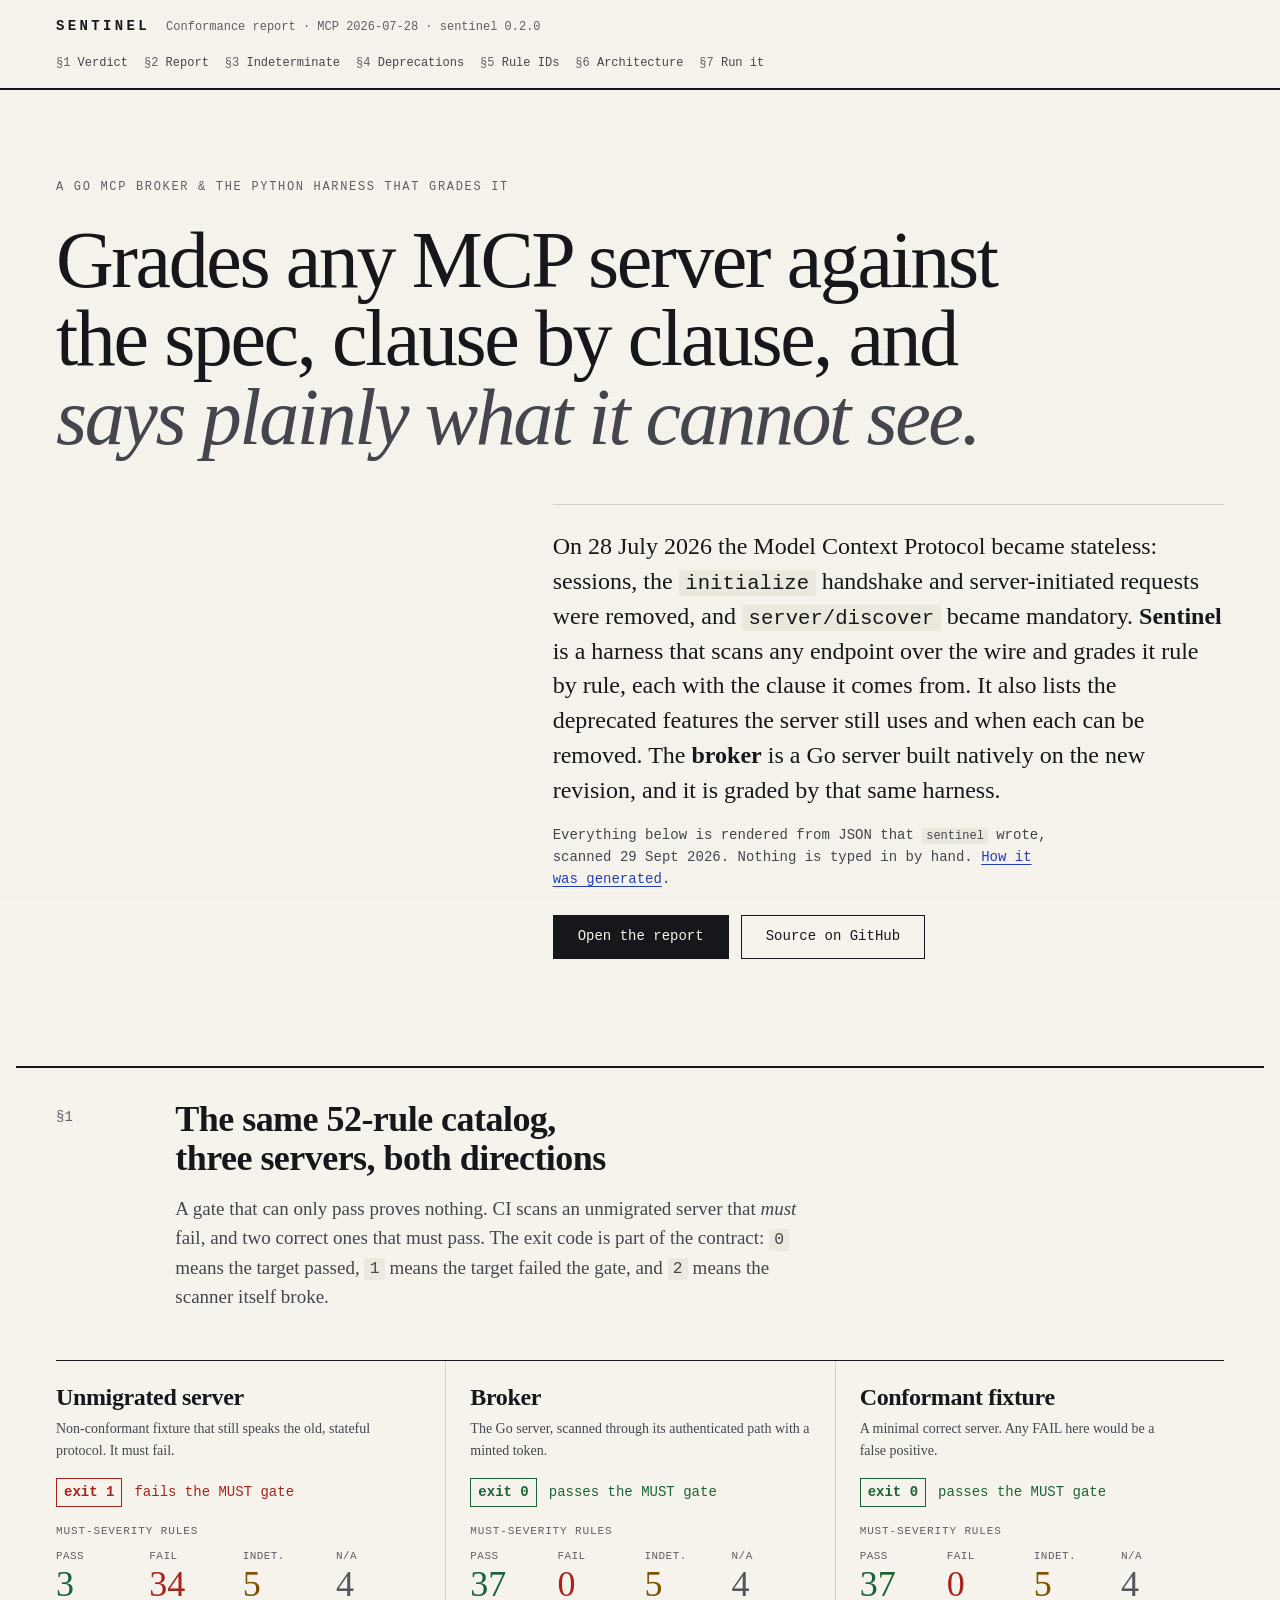
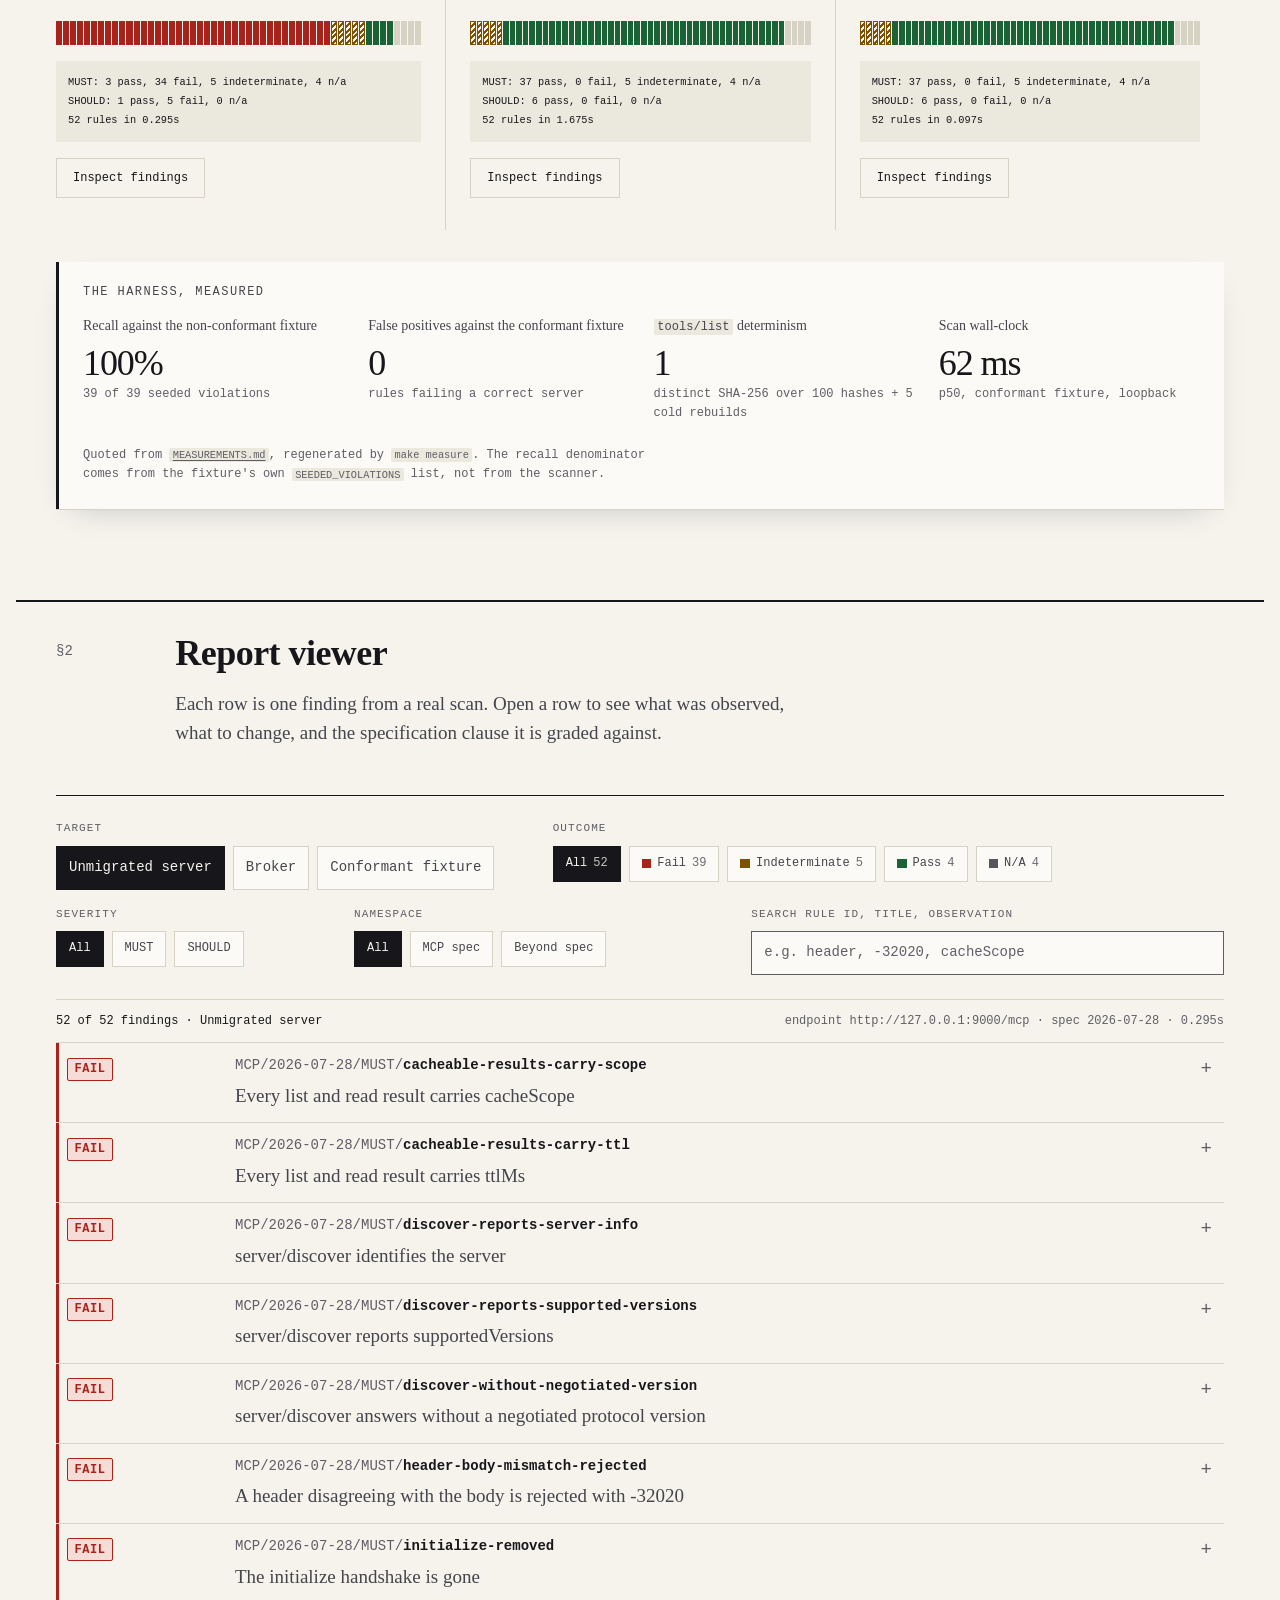
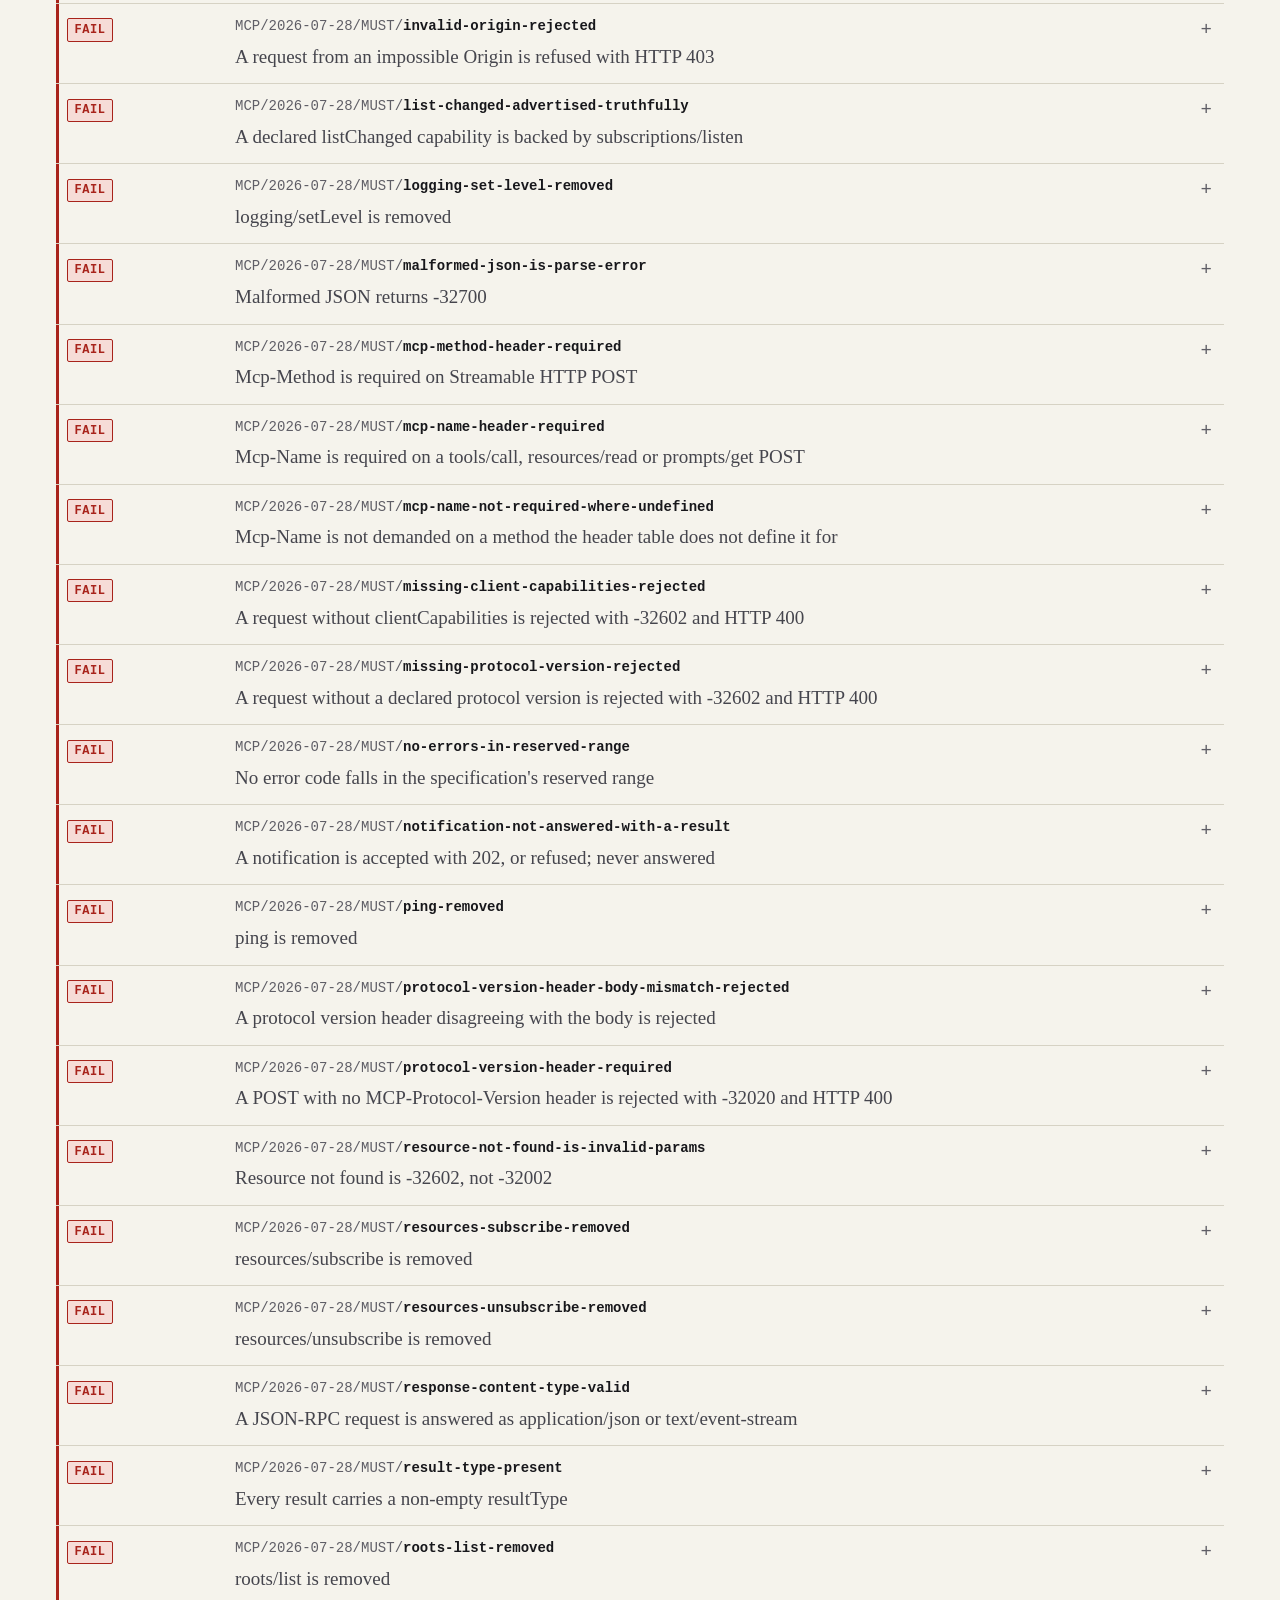
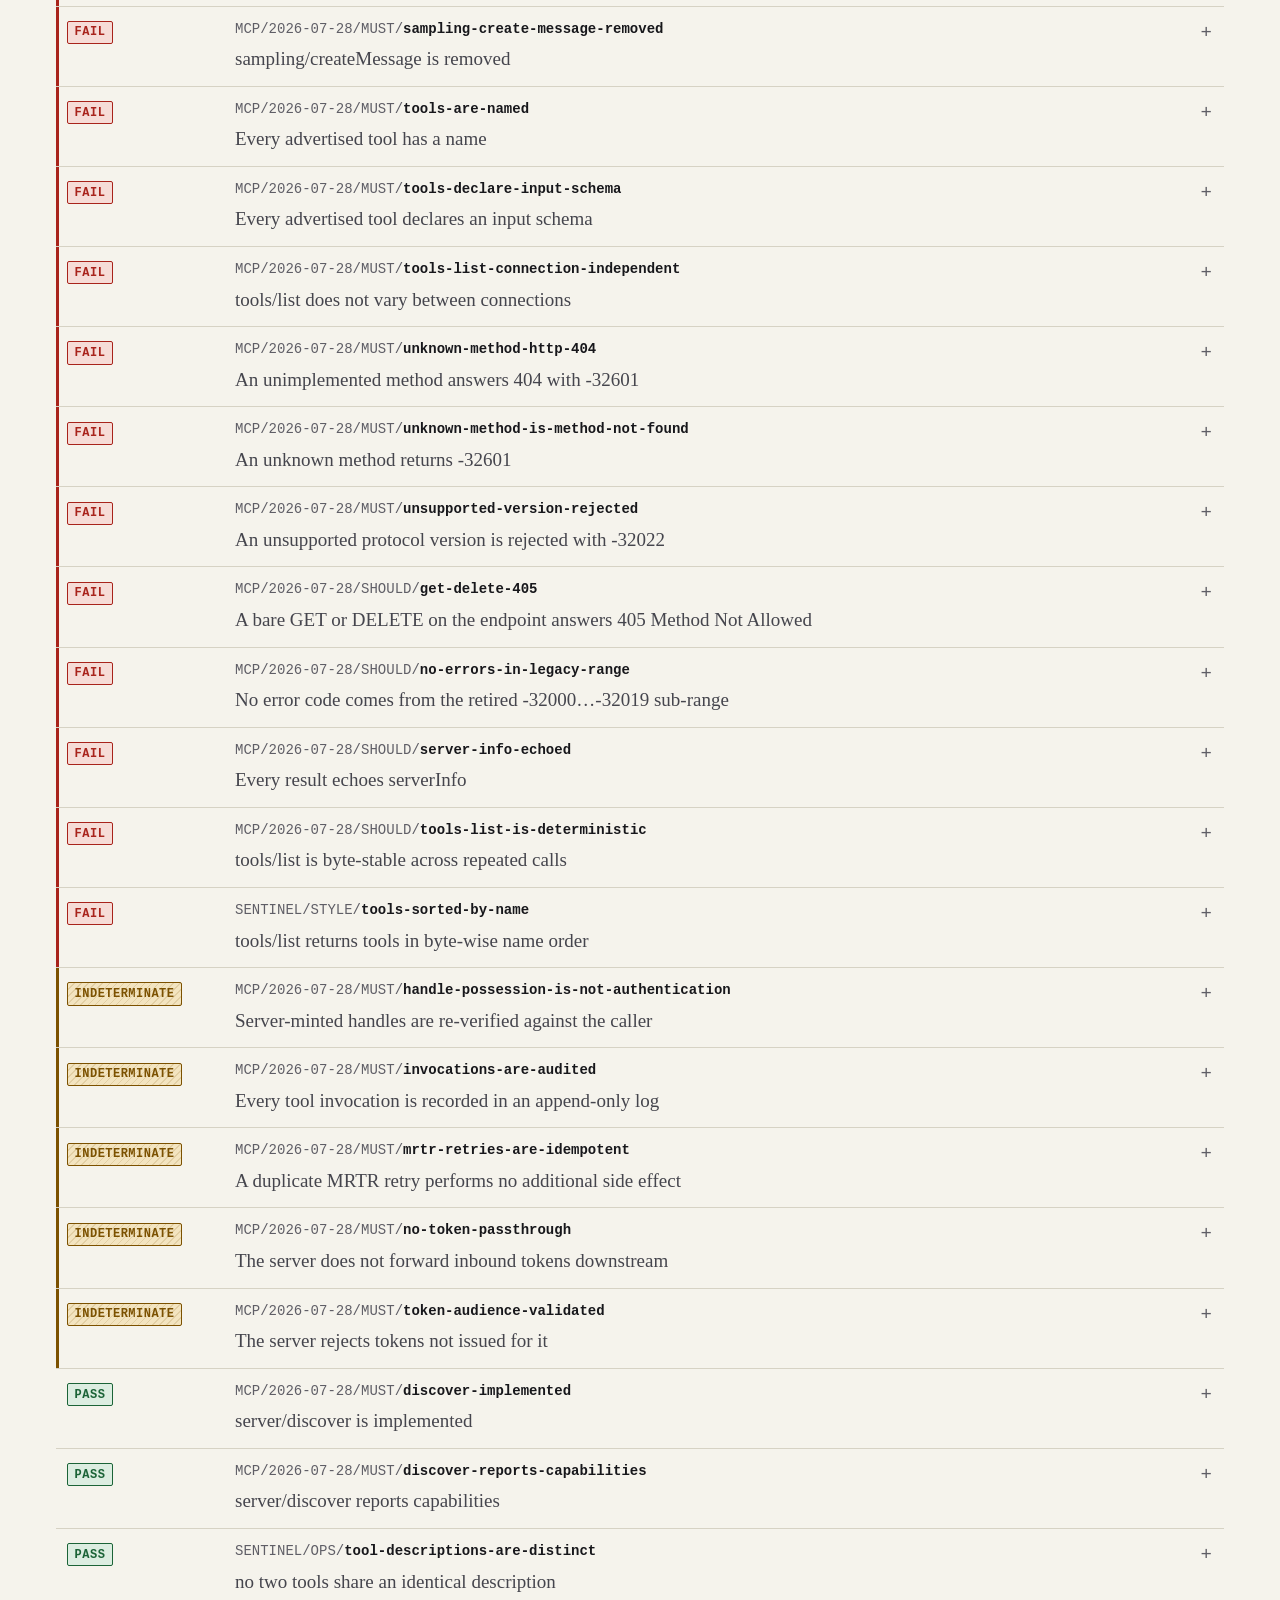
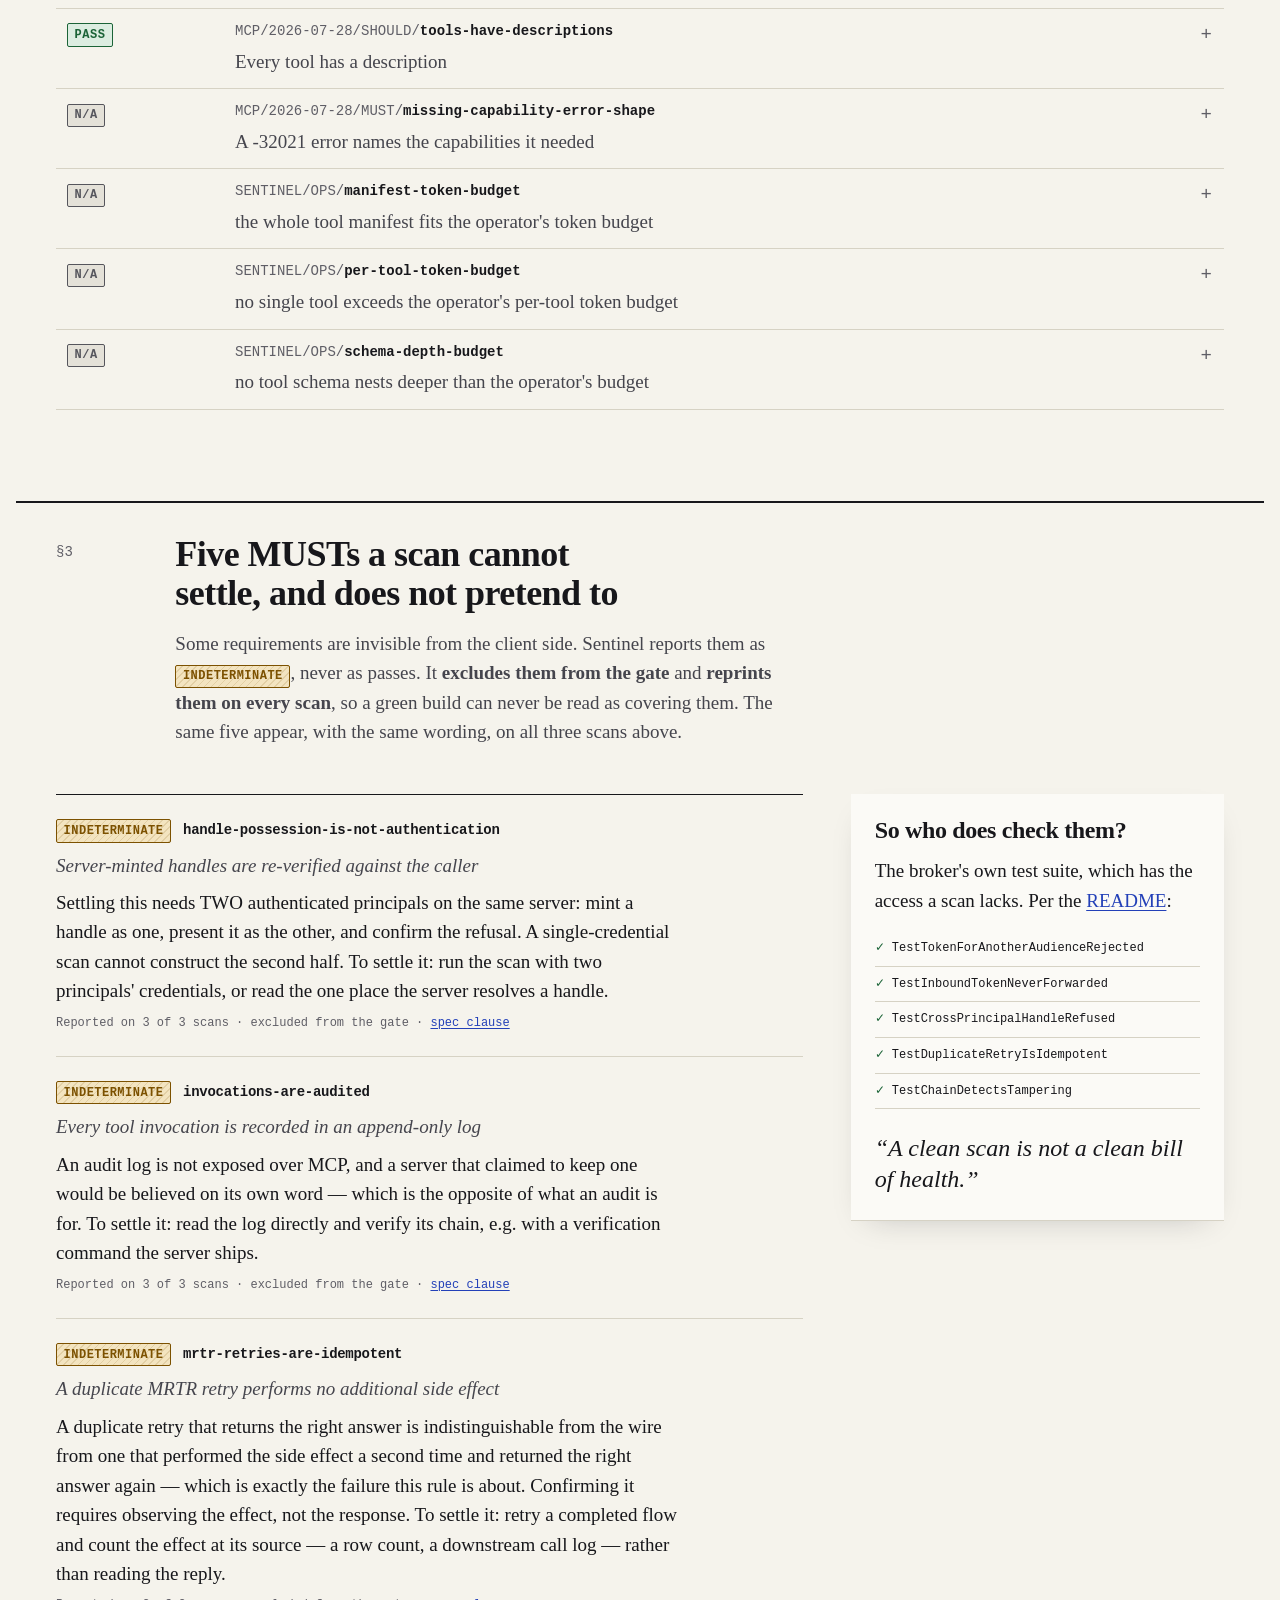
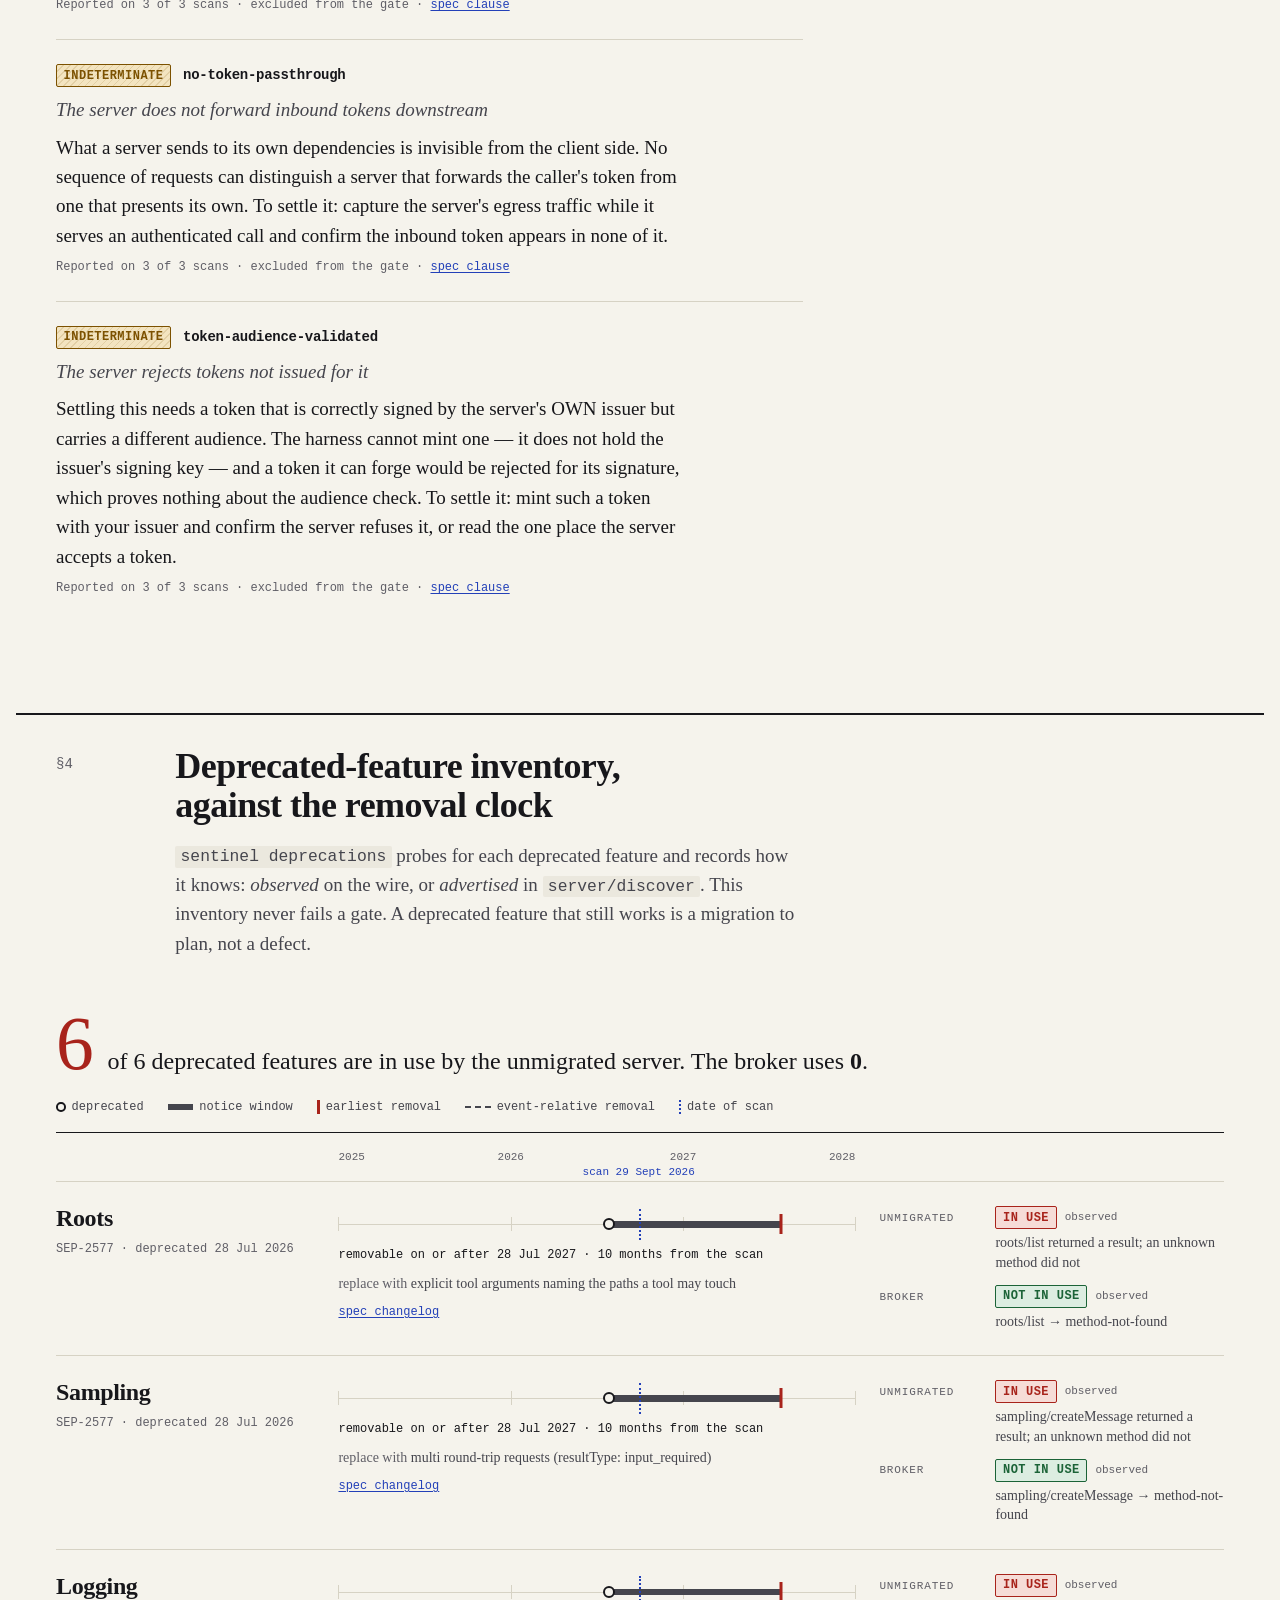
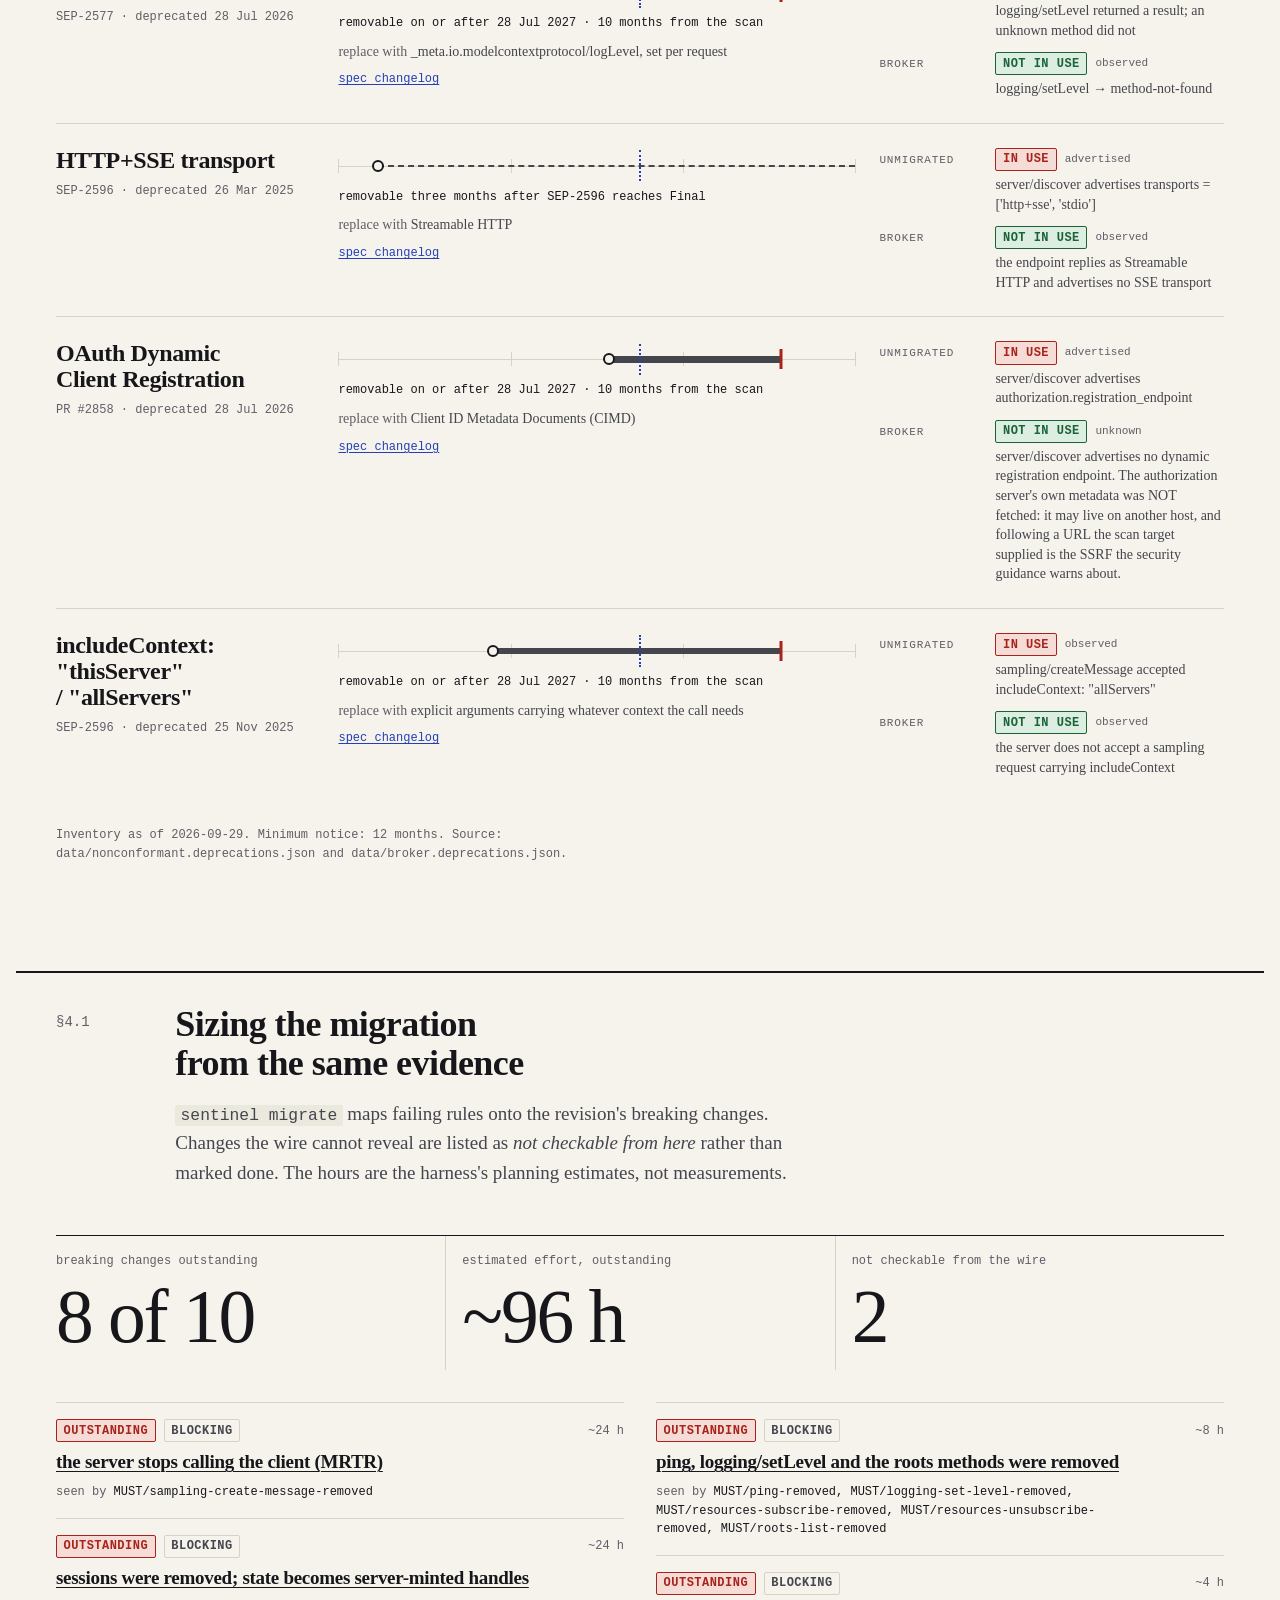
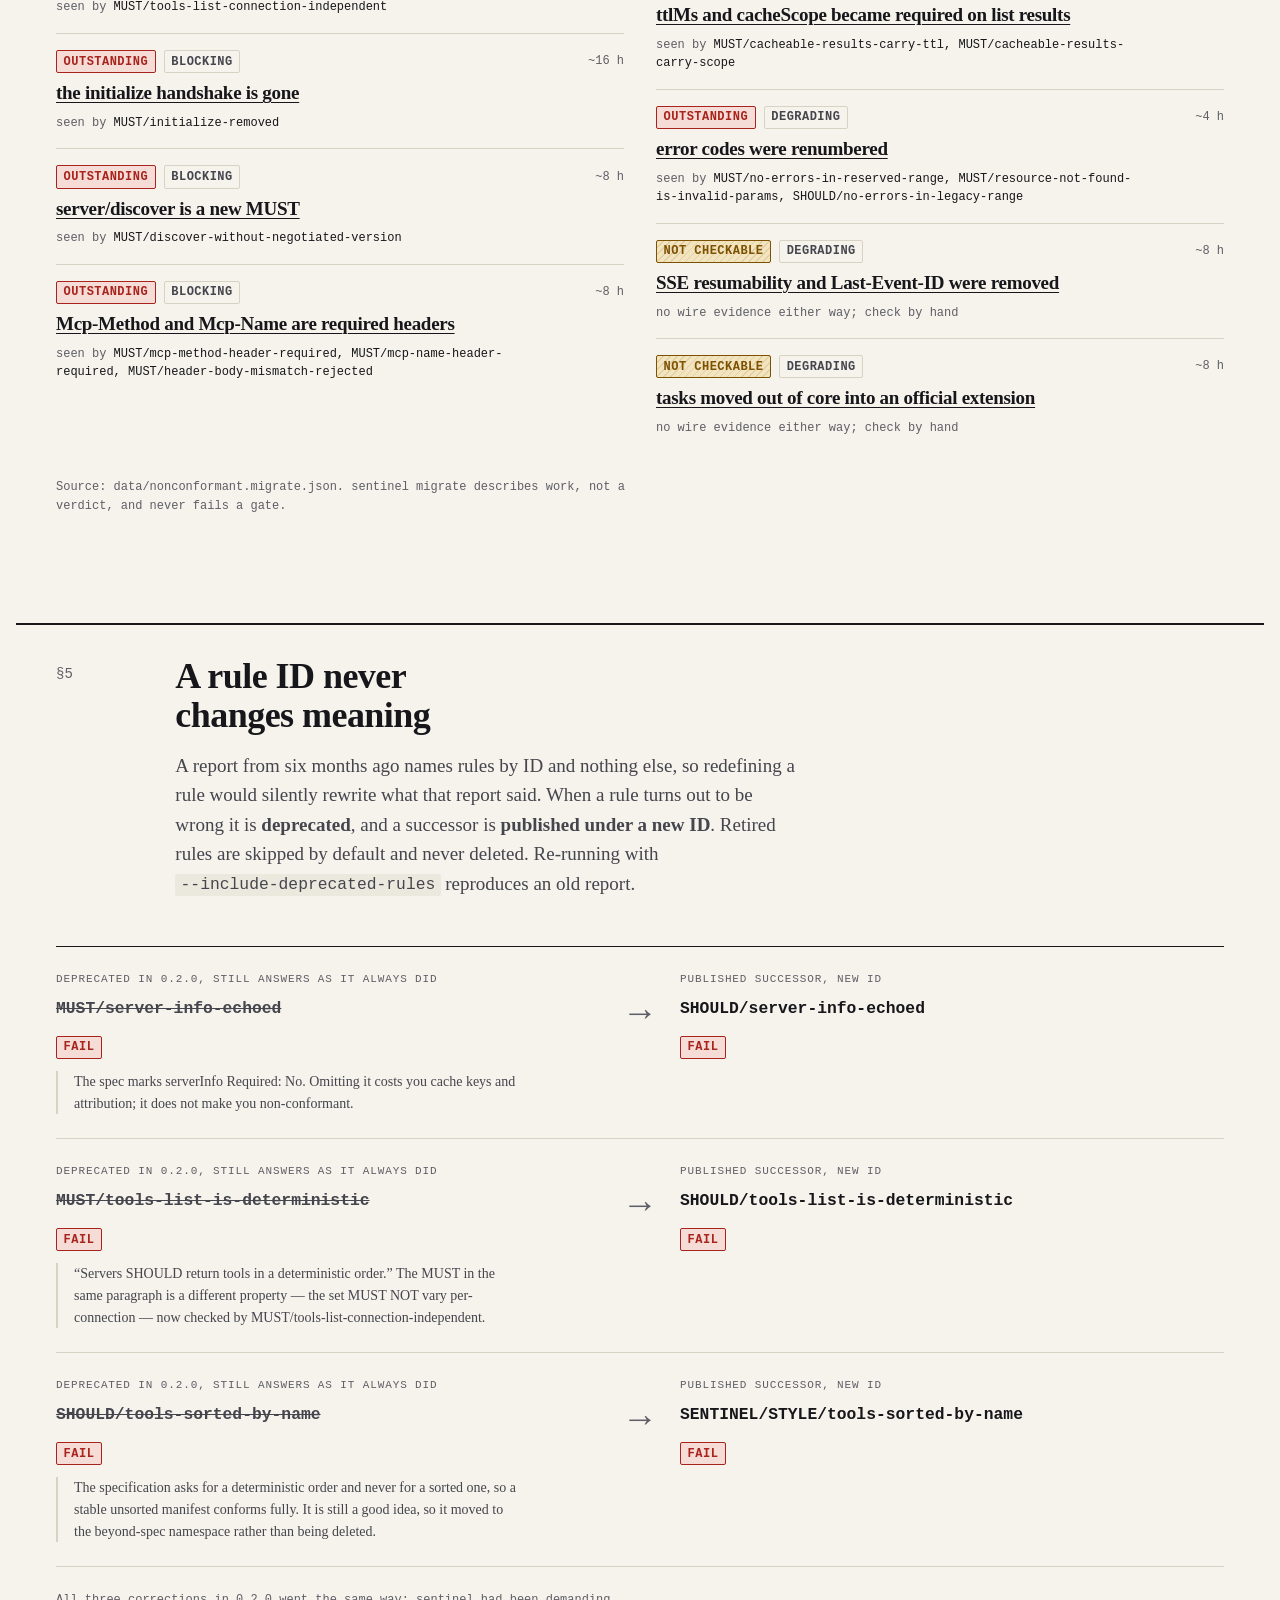
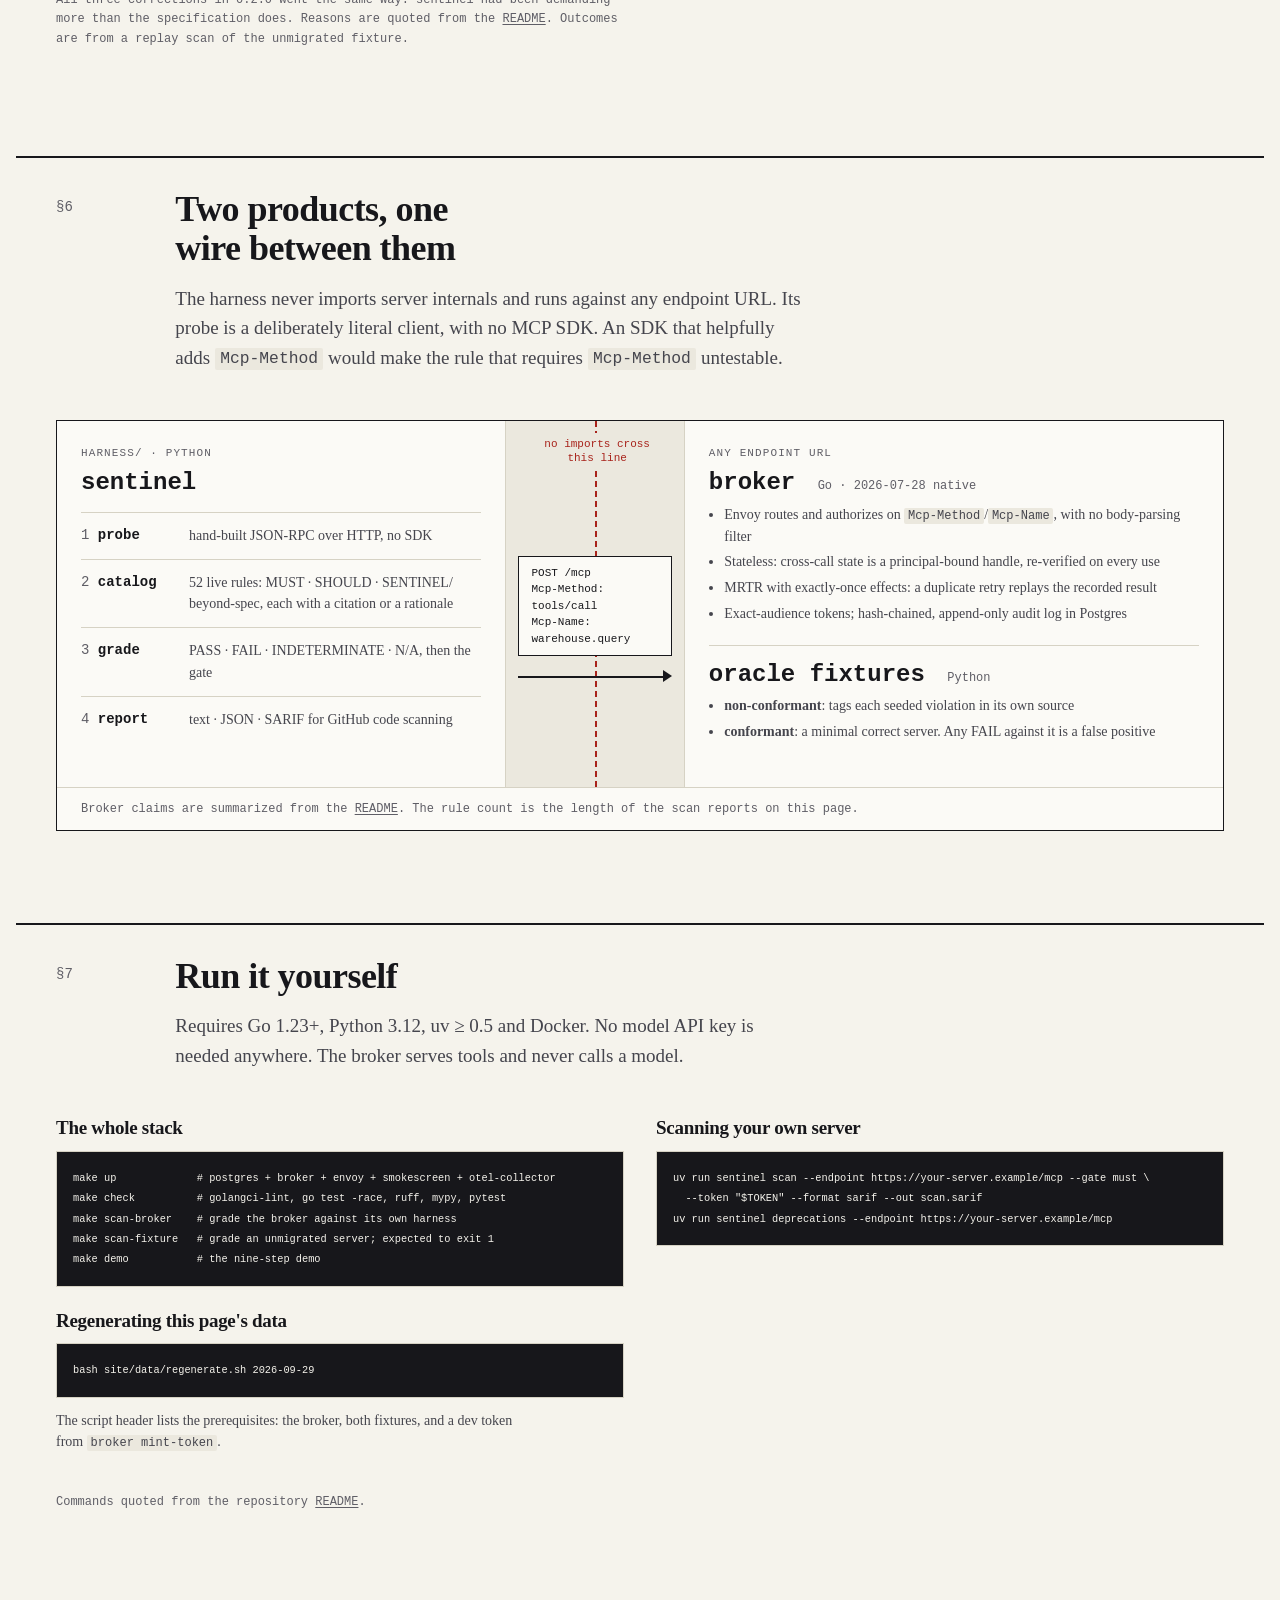
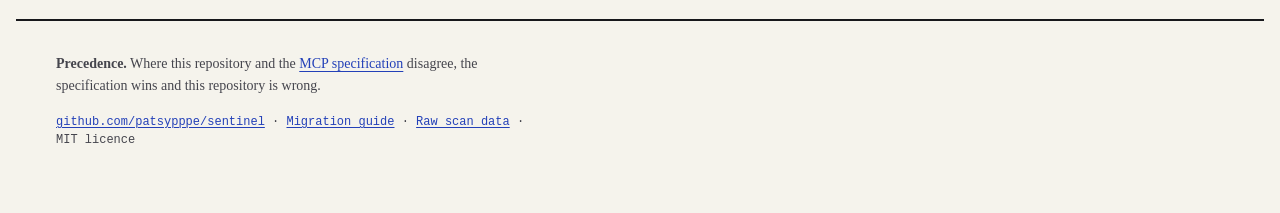
==== site/index.html @ 087badd9 "feat: showcase site with live conformance report viewer A static page under site/ that renders real " ====
<!doctype html>
<html lang="en">
<head>
  <meta charset="utf-8">
  <meta name="viewport" content="width=device-width, initial-scale=1">
  <meta http-equiv="Content-Security-Policy" content="default-src 'self'; script-src 'self'; style-src 'self' https://fonts.googleapis.com; font-src https://fonts.gstatic.com; img-src 'self' data:; connect-src 'self'; object-src 'none'; base-uri 'self'; form-action 'none'">
  <meta name="referrer" content="strict-origin-when-cross-origin">
  <title>Sentinel — MCP conformance, graded on the wire</title>
  <meta name="description" content="Sentinel scans any Model Context Protocol server and grades it against the 2026-07-28 specification, rule by rule, with a spec citation per finding. This page renders real scan output.">
  <meta name="color-scheme" content="light dark">
  <link rel="icon" href="assets/img/favicon.svg" type="image/svg+xml">
  <link rel="preconnect" href="https://fonts.googleapis.com">
  <link rel="preconnect" href="https://fonts.gstatic.com" crossorigin>
  <link rel="stylesheet" href="https://fonts.googleapis.com/css2?family=IBM+Plex+Mono:wght@400;500;600&family=Newsreader:ital,opsz,wght@0,6..72,400;0,6..72,600;1,6..72,400&display=swap">
  <link rel="stylesheet" href="assets/css/tokens.css">
  <link rel="stylesheet" href="assets/css/base.css">
  <link rel="stylesheet" href="assets/css/components.css">
  <script type="module" src="assets/js/main.js"></script>
</head>
<body>
  <a class="skip-link" href="#report">Skip to the report</a>

  <header class="masthead">
    <div class="masthead__inner">
      <p class="masthead__id">
        <span class="wordmark">Sentinel</span>
        <span class="masthead__meta">Conformance report · MCP <span data-bind="spec">2026-07-28</span> · <span data-bind="version">sentinel</span></span>
      </p>
      <nav aria-label="Sections">
        <ol class="toc">
          <li><a href="#verdict"><span class="toc__n">§1</span> Verdict</a></li>
          <li><a href="#report"><span class="toc__n">§2</span> Report</a></li>
          <li><a href="#indeterminate"><span class="toc__n">§3</span> Indeterminate</a></li>
          <li><a href="#deprecations"><span class="toc__n">§4</span> Deprecations</a></li>
          <li><a href="#lifecycle"><span class="toc__n">§5</span> Rule IDs</a></li>
          <li><a href="#architecture"><span class="toc__n">§6</span> Architecture</a></li>
          <li><a href="#run"><span class="toc__n">§7</span> Run it</a></li>
        </ol>
      </nav>
    </div>
  </header>

  <main id="main">
    <section class="hero" aria-labelledby="hero-heading">
      <p class="eyebrow">A Go MCP broker &amp; the Python harness that grades it</p>
      <h1 id="hero-heading">Grades any MCP server against the spec, clause by clause, and <em>says plainly what it cannot see.</em></h1>
      <div class="hero__body">
        <p class="lede">
          On 28 July 2026 the Model Context Protocol became stateless: sessions, the
          <code>initialize</code> handshake and server-initiated requests were removed, and
          <code>server/discover</code> became mandatory. <strong>Sentinel</strong> is a harness that
          scans any endpoint over the wire and grades it rule by rule, each with the clause it comes
          from. It also lists the deprecated features the server still uses and when each can be removed.
          The <strong>broker</strong> is a Go server built natively on the new revision, and it is
          graded by that same harness.
        </p>
        <p class="hero__provenance">
          Everything below is rendered from JSON that <code>sentinel</code> wrote, scanned
          <time data-bind="asOf">recently</time>. Nothing is typed in by hand.
          <a href="https://github.com/patsypppe/sentinel/blob/main/site/data/regenerate.sh">How it was generated</a>.
        </p>
        <p class="hero__actions">
          <a class="button button--primary" href="#report">Open the report</a>
          <a class="button" href="https://github.com/patsypppe/sentinel">Source on GitHub</a>
        </p>
      </div>
    </section>

    <section id="verdict" class="section" aria-labelledby="verdict-heading">
      <header class="section__head">
        <p class="section__n" aria-hidden="true">§1</p>
        <h2 id="verdict-heading">The same <span data-bind="ruleCount">52</span>-rule catalog, three servers, both directions</h2>
        <p class="section__lede">
          A gate that can only pass proves nothing. CI scans an unmigrated server that
          <em>must</em> fail, and two correct ones that must pass. The exit code is part of the
          contract: <code>0</code> means the target passed, <code>1</code> means the target failed the gate, and
          <code>2</code> means the scanner itself broke.
        </p>
      </header>
      <div class="verdicts" data-mount="verdicts" aria-live="polite">
        <p class="loading">Loading scan output…</p>
      </div>

      <aside class="ledger" aria-labelledby="ledger-heading">
        <h3 id="ledger-heading" class="ledger__title">The harness, measured</h3>
        <dl class="ledger__grid">
          <div><dt>Recall against the non-conformant fixture</dt><dd><span class="figure-sm">100%</span> 39 of 39 seeded violations</dd></div>
          <div><dt>False positives against the conformant fixture</dt><dd><span class="figure-sm">0</span> rules failing a correct server</dd></div>
          <div><dt><code>tools/list</code> determinism</dt><dd><span class="figure-sm">1</span> distinct SHA-256 over 100 hashes + 5 cold rebuilds</dd></div>
          <div><dt>Scan wall-clock</dt><dd><span class="figure-sm">62&nbsp;ms</span> p50, conformant fixture, loopback</dd></div>
        </dl>
        <p class="cite">
          Quoted from <a href="https://github.com/patsypppe/sentinel/blob/main/MEASUREMENTS.md"><code>MEASUREMENTS.md</code></a>,
          regenerated by <code>make measure</code>. The recall denominator comes from the fixture's own
          <code>SEEDED_VIOLATIONS</code> list, not from the scanner.
        </p>
      </aside>
    </section>

    <section id="report" class="section section--wide" aria-labelledby="report-heading">
      <header class="section__head">
        <p class="section__n" aria-hidden="true">§2</p>
        <h2 id="report-heading">Report viewer</h2>
        <p class="section__lede">
          Each row is one finding from a real scan. Open a row to see what was observed, what to
          change, and the specification clause it is graded against.
        </p>
      </header>

      <div class="viewer" data-mount="viewer">
        <form class="controls" role="search" aria-label="Filter findings" data-ref="controls">
          <fieldset class="controls__group controls__group--target">
            <legend>Target</legend>
            <div class="segmented" data-ref="targets"></div>
          </fieldset>
          <fieldset class="controls__group controls__group--outcome">
            <legend>Outcome</legend>
            <div class="chips" data-ref="outcomes"></div>
          </fieldset>
          <fieldset class="controls__group controls__group--severity">
            <legend>Severity</legend>
            <div class="chips" data-ref="severities"></div>
          </fieldset>
          <fieldset class="controls__group controls__group--namespace">
            <legend>Namespace</legend>
            <div class="chips" data-ref="namespaces"></div>
          </fieldset>
          <div class="controls__group controls__group--search">
            <label for="q">Search rule ID, title, observation</label>
            <input id="q" name="q" type="search" autocomplete="off" spellcheck="false" placeholder="e.g. header, -32020, cacheScope" data-ref="search">
          </div>
        </form>

        <div class="viewer__meta">
          <p class="viewer__count" data-ref="count" role="status" aria-live="polite"></p>
          <p class="viewer__summary" data-ref="summary"></p>
        </div>
        <ol class="findings" data-ref="list" aria-label="Findings"></ol>
        <p class="findings__empty" data-ref="empty" hidden>No finding matches these filters.</p>
      </div>
    </section>

    <section id="indeterminate" class="section" aria-labelledby="indet-heading">
      <header class="section__head">
        <p class="section__n" aria-hidden="true">§3</p>
        <h2 id="indet-heading">Five MUSTs a scan cannot settle, and does not pretend to</h2>
        <p class="section__lede">
          Some requirements are invisible from the client side. Sentinel reports them as
          <span class="tag tag--indeterminate">Indeterminate</span>, never as passes. It
          <strong>excludes them from the gate</strong> and <strong>reprints them on every scan</strong>,
          so a green build can never be read as covering them. The same five appear, with the same
          wording, on all three scans above.
        </p>
      </header>
      <div class="indet">
        <ol class="indet__list" data-mount="indeterminate"></ol>
        <aside class="indet__aside">
          <h3>So who does check them?</h3>
          <p>
            The broker's own test suite, which has the access a scan lacks. Per the
            <a href="https://github.com/patsypppe/sentinel#limitations-stated-plainly">README</a>:
          </p>
          <ul class="mono-list">
            <li>TestTokenForAnotherAudienceRejected</li>
            <li>TestInboundTokenNeverForwarded</li>
            <li>TestCrossPrincipalHandleRefused</li>
            <li>TestDuplicateRetryIsIdempotent</li>
            <li>TestChainDetectsTampering</li>
          </ul>
          <p class="pullquote">“A clean scan is not a clean bill of health.”</p>
        </aside>
      </div>
    </section>

    <section id="deprecations" class="section section--wide" aria-labelledby="dep-heading">
      <header class="section__head">
        <p class="section__n" aria-hidden="true">§4</p>
        <h2 id="dep-heading">Deprecated-feature inventory, against the removal clock</h2>
        <p class="section__lede">
          <code>sentinel deprecations</code> probes for each deprecated feature and records how
          it knows: <em>observed</em> on the wire, or <em>advertised</em> in
          <code>server/discover</code>. This inventory never fails a gate. A deprecated feature
          that still works is a migration to plan, not a defect.
        </p>
      </header>
      <div data-mount="timeline"></div>
    </section>

    <section id="migration" class="section" aria-labelledby="mig-heading">
      <header class="section__head">
        <p class="section__n" aria-hidden="true">§4.1</p>
        <h2 id="mig-heading">Sizing the migration from the same evidence</h2>
        <p class="section__lede">
          <code>sentinel migrate</code> maps failing rules onto the revision's breaking changes.
          Changes the wire cannot reveal are listed as <em>not checkable from here</em> rather than
          marked done. The hours are the harness's planning estimates, not measurements.
        </p>
      </header>
      <div data-mount="migration"></div>
    </section>

    <section id="lifecycle" class="section" aria-labelledby="life-heading">
      <header class="section__head">
        <p class="section__n" aria-hidden="true">§5</p>
        <h2 id="life-heading">A rule ID never changes meaning</h2>
        <p class="section__lede">
          A report from six months ago names rules by ID and nothing else, so redefining a rule
          would silently rewrite what that report said. When a rule turns out to be wrong it is
          <strong>deprecated</strong>, and a successor is <strong>published under a new ID</strong>.
          Retired rules are skipped by default and never deleted. Re-running with
          <code>--include-deprecated-rules</code> reproduces an old report.
        </p>
      </header>
      <div data-mount="lifecycle"></div>
      <p class="cite">
        All three corrections in 0.2.0 went the same way: sentinel had been demanding more than the
        specification does. Reasons are quoted from the
        <a href="https://github.com/patsypppe/sentinel#rule-lifecycle">README</a>. Outcomes are from
        a replay scan of the unmigrated fixture.
      </p>
    </section>

    <section id="architecture" class="section section--wide" aria-labelledby="arch-heading">
      <header class="section__head">
        <p class="section__n" aria-hidden="true">§6</p>
        <h2 id="arch-heading">Two products, one wire between them</h2>
        <p class="section__lede">
          The harness never imports server internals and runs against any endpoint URL. Its probe is
          a deliberately literal client, with no MCP SDK. An SDK that helpfully adds
          <code>Mcp-Method</code> would make the rule that requires <code>Mcp-Method</code>
          untestable.
        </p>
      </header>

      <figure class="arch" aria-labelledby="arch-caption">
        <div class="arch__col arch__col--harness">
          <p class="arch__label">harness/ · Python</p>
          <h3 class="arch__title">sentinel</h3>
          <ol class="arch__stack">
            <li><b>probe</b><span>hand-built JSON-RPC over HTTP, no SDK</span></li>
            <li><b>catalog</b><span><span data-bind="ruleCount">52</span> live rules: MUST · SHOULD · SENTINEL/ beyond-spec, each with a citation or a rationale</span></li>
            <li><b>grade</b><span>PASS · FAIL · INDETERMINATE · N/A, then the gate</span></li>
            <li><b>report</b><span>text · JSON · SARIF for GitHub code scanning</span></li>
          </ol>
        </div>

        <div class="arch__wire" aria-hidden="true">
          <div class="arch__wall"><span>no imports cross this line</span></div>
          <p class="arch__packet">POST /mcp<br>Mcp-Method: tools/call<br>Mcp-Name: warehouse.query</p>
          <div class="arch__arrow"></div>
        </div>

        <div class="arch__col arch__col--targets">
          <p class="arch__label">any endpoint URL</p>
          <div class="arch__target">
            <h3 class="arch__title">broker <small>Go · 2026-07-28 native</small></h3>
            <ul class="arch__facts">
              <li>Envoy routes and authorizes on <code>Mcp-Method</code>/<code>Mcp-Name</code>, with no body-parsing filter</li>
              <li>Stateless: cross-call state is a principal-bound handle, re-verified on every use</li>
              <li>MRTR with exactly-once effects: a duplicate retry replays the recorded result</li>
              <li>Exact-audience tokens; hash-chained, append-only audit log in Postgres</li>
            </ul>
          </div>
          <div class="arch__target arch__target--fixture">
            <h3 class="arch__title">oracle fixtures <small>Python</small></h3>
            <ul class="arch__facts">
              <li><b>non-conformant</b>: tags each seeded violation in its own source</li>
              <li><b>conformant</b>: a minimal correct server. Any FAIL against it is a false positive</li>
            </ul>
          </div>
        </div>
        <figcaption id="arch-caption">
          Broker claims are summarized from the
          <a href="https://github.com/patsypppe/sentinel#what-the-broker-demonstrates">README</a>.
          The rule count is the length of the scan reports on this page.
        </figcaption>
      </figure>
    </section>

    <section id="run" class="section" aria-labelledby="run-heading">
      <header class="section__head">
        <p class="section__n" aria-hidden="true">§7</p>
        <h2 id="run-heading">Run it yourself</h2>
        <p class="section__lede">
          Requires Go 1.23+, Python 3.12, uv ≥ 0.5 and Docker. No model API key is needed anywhere.
          The broker serves tools and never calls a model.
        </p>
      </header>
      <div class="run">
        <div class="run__block">
          <h3>The whole stack</h3>
          <pre class="code" tabindex="0"><code>make up             # postgres + broker + envoy + smokescreen + otel-collector
make check          # golangci-lint, go test -race, ruff, mypy, pytest
make scan-broker    # grade the broker against its own harness
make scan-fixture   # grade an unmigrated server; expected to exit 1
make demo           # the nine-step demo</code></pre>
        </div>
        <div class="run__block">
          <h3>Scanning your own server</h3>
          <pre class="code" tabindex="0"><code>uv run sentinel scan --endpoint https://your-server.example/mcp --gate must \
  --token "$TOKEN" --format sarif --out scan.sarif
uv run sentinel deprecations --endpoint https://your-server.example/mcp</code></pre>
        </div>
        <div class="run__block">
          <h3>Regenerating this page's data</h3>
          <pre class="code" tabindex="0"><code>bash site/data/regenerate.sh 2026-09-29</code></pre>
          <p>The script header lists the prerequisites: the broker, both fixtures, and a dev token from <code>broker mint-token</code>.</p>
        </div>
      </div>
      <p class="cite">Commands quoted from the repository <a href="https://github.com/patsypppe/sentinel#quick-start">README</a>.</p>
    </section>
  </main>

  <footer class="colophon">
    <p>
      <strong>Precedence.</strong> Where this repository and the
      <a href="https://modelcontextprotocol.io/specification/2026-07-28/">MCP specification</a>
      disagree, the specification wins and this repository is wrong.
    </p>
    <p class="colophon__links">
      <a href="https://github.com/patsypppe/sentinel">github.com/patsypppe/sentinel</a> ·
      <a href="https://github.com/patsypppe/sentinel/blob/main/docs/MIGRATION.md">Migration guide</a> ·
      <a href="https://github.com/patsypppe/sentinel/tree/main/site/data">Raw scan data</a> ·
      MIT licence
    </p>
  </footer>
  <noscript><p class="noscript">This report is rendered from JSON by a small script. The raw data is in <a href="https://github.com/patsypppe/sentinel/tree/main/site/data">site/data</a>.</p></noscript>
</body>
</html>
---- site/assets/css/tokens.css ----
/*
 * Design tokens. The direction is a printed standards document: paper and ink,
 * hairline rules, numbered sections, a serif for prose and a monospace for
 * anything the harness emitted. Colour is reserved for verdicts.
 */
:root {
  color-scheme: light dark;

  /* surfaces + ink */
  --color-paper: #f5f3ec;
  --color-paper-raised: #fbfaf6;
  --color-paper-sunk: #ebe8de;
  --color-ink: #17171b;
  --color-ink-2: #45454d;
  --color-ink-3: #5f5e66;
  --color-rule: #d6d2c4;
  --color-rule-strong: #17171b;
  --color-accent: #2340b8;
  --color-focus: #2340b8;
  --color-code-bg: #17171b;
  --color-code-ink: #f5f3ec;

  /* verdicts: text colour + tinted ground, AA on both paper and their ground */
  --color-pass: #1b6337;
  --color-pass-bg: #dcede1;
  --color-fail: #a8231b;
  --color-fail-bg: #f6dcd7;
  --color-indet: #7c5100;
  --color-indet-bg: #f3e4c0;
  --color-na: #55555c;
  --color-na-bg: #e4e1d8;

  /* type */
  --font-serif: "Newsreader", "Iowan Old Style", "Charter", Georgia, serif;
  --font-mono: "IBM Plex Mono", ui-monospace, "SFMono-Regular", Menlo, monospace;

  --text-xs: 0.75rem;
  --text-sm: 0.875rem;
  --text-base: clamp(1.0625rem, 1rem + 0.25vw, 1.1875rem);
  --text-lg: clamp(1.25rem, 1.1rem + 0.6vw, 1.5rem);
  --text-xl: clamp(1.625rem, 1.3rem + 1.4vw, 2.25rem);
  --text-hero: clamp(2.375rem, 1.4rem + 4.6vw, 5rem);
  --text-figure: clamp(2.75rem, 2rem + 3.4vw, 4.75rem);

  /* space: a modular rhythm, not one padding value everywhere */
  --space-1: 0.25rem;
  --space-2: 0.5rem;
  --space-3: 0.75rem;
  --space-4: 1rem;
  --space-5: 1.5rem;
  --space-6: 2rem;
  --space-7: 3rem;
  --space-section: clamp(3.5rem, 2.5rem + 4vw, 7rem);
  --gutter: clamp(1rem, 0.5rem + 2.5vw, 2.5rem);
  --measure: 66ch;
  --page-max: 78rem;

  --radius-tag: 2px;
  --hairline: 1px solid var(--color-rule);
  --shadow-raised: 0 1px 0 var(--color-rule), 0 12px 32px -18px rgb(23 23 27 / 0.28);

  --duration-fast: 140ms;
  --duration-normal: 260ms;
  --ease-out-expo: cubic-bezier(0.16, 1, 0.3, 1);
}

@media (prefers-color-scheme: dark) {
  :root {
    --color-paper: #111114;
    --color-paper-raised: #19191d;
    --color-paper-sunk: #0b0b0d;
    --color-ink: #ecebe5;
    --color-ink-2: #bdbcb5;
    --color-ink-3: #9d9ca3;
    --color-rule: #2e2e35;
    --color-rule-strong: #ecebe5;
    --color-accent: #9db1ff;
    --color-focus: #9db1ff;
    --color-code-bg: #0b0b0d;
    --color-code-ink: #ecebe5;

    --color-pass: #74d394;
    --color-pass-bg: #142b1c;
    --color-fail: #ff8f7e;
    --color-fail-bg: #351613;
    --color-indet: #efc060;
    --color-indet-bg: #30240b;
    --color-na: #a9a8ae;
    --color-na-bg: #222226;

    --shadow-raised: 0 1px 0 var(--color-rule), 0 16px 36px -20px rgb(0 0 0 / 0.8);
  }
}
---- site/assets/css/base.css ----
/* Base: reset, typography, page frame, sections. */
*, *::before, *::after { box-sizing: border-box; }

html {
  -webkit-text-size-adjust: 100%;
  text-size-adjust: 100%;
  scroll-behavior: smooth;
  scroll-padding-top: var(--space-6);
}

body {
  margin: 0;
  background: var(--color-paper);
  color: var(--color-ink);
  font-family: var(--font-serif);
  font-size: var(--text-base);
  line-height: 1.55;
  font-optical-sizing: auto;
  overflow-wrap: break-word;
}

/* A faint printed-paper grain: two crossed hairline gradients, no image. */
body::before {
  content: "";
  position: fixed;
  inset: 0;
  pointer-events: none;
  z-index: -1;
  background:
    repeating-linear-gradient(0deg, transparent 0 3px, color-mix(in srgb, var(--color-ink) 2.2%, transparent) 3px 4px);
  opacity: 0.5;
}

h1, h2, h3, h4 {
  font-family: var(--font-serif);
  font-weight: 600;
  line-height: 1.08;
  letter-spacing: -0.015em;
  margin: 0;
  text-wrap: balance;
}

p { margin: 0 0 var(--space-4); max-width: var(--measure); text-wrap: pretty; }

code, kbd, pre, .mono {
  font-family: var(--font-mono);
  font-size: 0.86em;
}

:not(pre) > code {
  background: var(--color-paper-sunk);
  padding: 0.08em 0.32em;
  border-radius: var(--radius-tag);
  white-space: nowrap;
}

a {
  color: var(--color-accent);
  text-decoration-thickness: 1px;
  text-underline-offset: 0.18em;
  transition: text-decoration-thickness var(--duration-fast) ease, color var(--duration-fast) ease;
}
a:hover { text-decoration-thickness: 2px; }

:focus-visible {
  outline: 2px solid var(--color-focus);
  outline-offset: 3px;
  border-radius: 1px;
}

.skip-link {
  position: absolute;
  left: var(--space-4);
  top: -4rem;
  z-index: 10;
  padding: var(--space-2) var(--space-4);
  background: var(--color-ink);
  color: var(--color-paper);
  font-family: var(--font-mono);
  font-size: var(--text-sm);
}
.skip-link:focus { top: var(--space-4); }

/* ---------------------------------------------------------------- frame -- */

.masthead {
  border-bottom: 2px solid var(--color-rule-strong);
}
.masthead__inner {
  max-width: var(--page-max);
  margin: 0 auto;
  padding: var(--space-4) var(--gutter) var(--space-3);
  display: flex;
  flex-wrap: wrap;
  gap: var(--space-3) var(--space-6);
  align-items: baseline;
  justify-content: space-between;
}
.masthead__id { margin: 0; display: flex; flex-wrap: wrap; gap: var(--space-2) var(--space-4); align-items: baseline; }
.wordmark {
  font-family: var(--font-mono);
  font-weight: 600;
  font-size: var(--text-sm);
  letter-spacing: 0.24em;
  text-transform: uppercase;
}
.masthead__meta { font-family: var(--font-mono); font-size: var(--text-xs); color: var(--color-ink-3); }

.toc {
  list-style: none;
  margin: 0;
  padding: 0;
  display: flex;
  flex-wrap: wrap;
  gap: var(--space-1) var(--space-4);
  font-family: var(--font-mono);
  font-size: var(--text-xs);
}
.toc a { color: var(--color-ink-2); text-decoration: none; padding: var(--space-1) 0; display: inline-block; }
.toc a:hover { color: var(--color-ink); text-decoration: underline; }
.toc__n { color: var(--color-ink-3); }

main { display: block; }

.hero, .section, .colophon {
  max-width: var(--page-max);
  margin: 0 auto;
  padding-inline: var(--gutter);
}

/* ----------------------------------------------------------------- hero -- */

.hero {
  padding-top: clamp(2.5rem, 1.5rem + 5vw, 6rem);
  padding-bottom: var(--space-section);
  display: grid;
  grid-template-columns: repeat(12, minmax(0, 1fr));
  column-gap: var(--space-5);
}
.eyebrow {
  grid-column: 1 / -1;
  font-family: var(--font-mono);
  font-size: var(--text-xs);
  text-transform: uppercase;
  letter-spacing: 0.14em;
  color: var(--color-ink-3);
  margin-bottom: var(--space-5);
}
.hero h1 {
  grid-column: 1 / span 11;
  font-size: var(--text-hero);
  line-height: 0.98;
  letter-spacing: -0.03em;
  font-weight: 400;
}
.hero h1 em { font-style: italic; color: var(--color-ink-2); }
.hero__body {
  grid-column: 6 / -1;
  margin-top: var(--space-7);
  padding-top: var(--space-5);
  border-top: var(--hairline);
}
.lede { font-size: var(--text-lg); line-height: 1.45; }
.hero__provenance { font-size: var(--text-sm); font-family: var(--font-mono); color: var(--color-ink-2); line-height: 1.6; }
.hero__actions { display: flex; flex-wrap: wrap; gap: var(--space-3); margin-top: var(--space-5); }

@media (max-width: 52rem) {
  .hero h1, .hero__body { grid-column: 1 / -1; }
  .hero__body { margin-top: var(--space-6); }
}

/* ------------------------------------------------------------- sections -- */

.section {
  padding-top: var(--space-6);
  padding-bottom: var(--space-section);
  border-top: 2px solid var(--color-rule-strong);
}
.section__head {
  display: grid;
  grid-template-columns: minmax(3rem, 1fr) minmax(0, 11fr);
  column-gap: var(--space-5);
  margin-bottom: var(--space-6);
}
.section__n {
  grid-row: 1 / span 2;
  margin: 0;
  font-family: var(--font-mono);
  font-size: var(--text-sm);
  font-weight: 500;
  color: var(--color-ink-3);
  padding-top: 0.5em;
}
.section__head h2 { font-size: var(--text-xl); max-width: 26ch; margin-bottom: var(--space-4); }
.section__lede { color: var(--color-ink-2); }

@media (max-width: 40rem) {
  .section__head { grid-template-columns: 1fr; }
  .section__n { grid-row: auto; padding: 0 0 var(--space-2); }
}

.cite {
  font-family: var(--font-mono);
  font-size: var(--text-xs);
  line-height: 1.6;
  color: var(--color-ink-3);
  margin-top: var(--space-5);
  max-width: 80ch;
}
.cite a { color: inherit; }

.loading, .load-error { font-family: var(--font-mono); font-size: var(--text-sm); color: var(--color-ink-3); }
.load-error { color: var(--color-fail); }

.colophon {
  padding-top: var(--space-6);
  padding-bottom: var(--space-7);
  border-top: 2px solid var(--color-rule-strong);
  font-size: var(--text-sm);
  color: var(--color-ink-2);
}
.colophon__links { font-family: var(--font-mono); font-size: var(--text-xs); }
.noscript { max-width: var(--page-max); margin: 0 auto; padding: var(--space-4) var(--gutter); font-family: var(--font-mono); }

@media (prefers-reduced-motion: reduce) {
  html { scroll-behavior: auto; }
  *, *::before, *::after {
    animation-duration: 0.01ms !important;
    animation-iteration-count: 1 !important;
    transition-duration: 0.01ms !important;
  }
}
---- site/assets/css/components.css ----
/* Components: tags, buttons, verdicts, viewer, timeline, lifecycle, architecture. */

/* ------------------------------------------------------------ primitives -- */

.tag {
  display: inline-flex;
  align-items: center;
  gap: 0.35em;
  font-family: var(--font-mono);
  font-size: var(--text-xs);
  font-weight: 600;
  letter-spacing: 0.04em;
  text-transform: uppercase;
  line-height: 1;
  padding: 0.38em 0.55em;
  border-radius: var(--radius-tag);
  border: 1px solid currentColor;
  white-space: nowrap;
}
.tag--pass { color: var(--color-pass); background: var(--color-pass-bg); }
.tag--fail { color: var(--color-fail); background: var(--color-fail-bg); }
.tag--indeterminate {
  color: var(--color-indet);
  background:
    repeating-linear-gradient(135deg, transparent 0 4px, color-mix(in srgb, var(--color-indet) 14%, transparent) 4px 5px),
    var(--color-indet-bg);
}
.tag--not_applicable { color: var(--color-na); background: var(--color-na-bg); }
.tag--plain { color: var(--color-ink-2); background: transparent; border-color: var(--color-rule); }

.muted { color: var(--color-ink-3); }
.mono { font-family: var(--font-mono); font-size: 0.86em; }

.button {
  display: inline-flex;
  align-items: center;
  min-height: 2.75rem;
  padding: 0 var(--space-5);
  font-family: var(--font-mono);
  font-size: var(--text-sm);
  font-weight: 500;
  color: var(--color-ink);
  background: transparent;
  border: 1px solid var(--color-ink);
  border-radius: 0;
  text-decoration: none;
  cursor: pointer;
  transition: background-color var(--duration-fast) ease, color var(--duration-fast) ease, transform var(--duration-fast) var(--ease-out-expo);
}
.button:hover { background: var(--color-ink); color: var(--color-paper); }
.button:active { transform: translateY(1px); }
.button--primary { background: var(--color-ink); color: var(--color-paper); }
.button--primary:hover { background: transparent; color: var(--color-ink); }
.button--quiet { min-height: 2.5rem; padding: 0 var(--space-4); font-size: var(--text-xs); border-color: var(--color-rule); }
.button--quiet:hover { border-color: var(--color-ink); }

.figure, .figure-sm {
  font-family: var(--font-serif);
  font-weight: 400;
  line-height: 1;
  letter-spacing: -0.03em;
  font-variant-numeric: lining-nums tabular-nums;
}
.figure { font-size: var(--text-figure); }
.figure-sm { font-size: var(--text-xl); display: block; margin-bottom: var(--space-1); }

/* -------------------------------------------------------------- verdicts -- */

.verdicts {
  display: grid;
  grid-template-columns: repeat(3, minmax(0, 1fr));
  border-top: 1px solid var(--color-rule-strong);
}
.verdict {
  padding: var(--space-5) var(--space-5) var(--space-6) 0;
  display: flex;
  flex-direction: column;
  gap: var(--space-4);
  min-width: 0;
}
.verdict + .verdict { padding-left: var(--space-5); border-left: var(--hairline); }
.verdict__name { font-size: var(--text-lg); }
.verdict__role { font-size: var(--text-sm); color: var(--color-ink-2); margin: var(--space-2) 0 0; }
.verdict__exit {
  margin: 0;
  display: flex;
  flex-wrap: wrap;
  gap: var(--space-2) var(--space-3);
  align-items: baseline;
  font-family: var(--font-mono);
  font-size: var(--text-sm);
}
.verdict__code { font-weight: 600; padding: 0.2em 0.5em; border: 1px solid currentColor; }
.verdict--fail .verdict__exit { color: var(--color-fail); }
.verdict--pass .verdict__exit { color: var(--color-pass); }

.verdict__figures {
  margin: 0;
  display: grid;
  grid-template-columns: repeat(4, minmax(0, 1fr));
  gap: var(--space-2);
}
.fig { min-width: 0; }
.fig abbr { text-decoration: none; }
.verdict__caption { margin: 0 0 calc(-1 * var(--space-2)); font-family: var(--font-mono); font-size: 0.6875rem; color: var(--color-ink-3); text-transform: uppercase; letter-spacing: 0.08em; }
@media (max-width: 26rem) {
  .verdict__figures { grid-template-columns: repeat(2, minmax(0, 1fr)); row-gap: var(--space-3); }
}
.fig dt {
  font-family: var(--font-mono);
  font-size: 0.6875rem;
  color: var(--color-ink-3);
  text-transform: uppercase;
  letter-spacing: 0.04em;
}
.fig dd {
  margin: 0;
  font-size: var(--text-xl);
  line-height: 1.1;
  font-variant-numeric: tabular-nums;
}
.fig--pass dd { color: var(--color-pass); }
.fig--fail dd { color: var(--color-fail); }
.fig--indeterminate dd { color: var(--color-indet); }
.fig--not_applicable dd { color: var(--color-na); }

.strip { display: flex; gap: 1px; height: 1.5rem; }
.strip__cell { flex: 1 1 0; min-width: 0; }
.strip__cell--pass { background: var(--color-pass); }
.strip__cell--fail { background: var(--color-fail); }
.strip__cell--indeterminate {
  background: repeating-linear-gradient(135deg, var(--color-indet) 0 2px, transparent 2px 4px);
  box-shadow: inset 0 0 0 1px var(--color-indet);
}
.strip__cell--not_applicable { background: var(--color-rule); }

.verdict__line {
  margin: 0;
  padding: var(--space-3);
  background: var(--color-paper-sunk);
  font-size: var(--text-xs);
  line-height: 1.6;
  white-space: pre-wrap;
  overflow-wrap: anywhere;
}
.verdict .button { align-self: flex-start; margin-top: auto; }

@media (max-width: 60rem) {
  .verdicts { grid-template-columns: 1fr; }
  .verdict, .verdict + .verdict { padding: var(--space-5) 0 var(--space-6); border-left: 0; }
  .verdict + .verdict { border-top: var(--hairline); }
}

.ledger {
  margin-top: var(--space-6);
  padding: var(--space-5);
  background: var(--color-paper-raised);
  box-shadow: var(--shadow-raised);
  border-left: 3px solid var(--color-ink);
}
.ledger__title {
  font-family: var(--font-mono);
  font-size: var(--text-xs);
  text-transform: uppercase;
  letter-spacing: 0.12em;
  font-weight: 500;
  color: var(--color-ink-2);
  margin-bottom: var(--space-4);
}
.ledger__grid {
  margin: 0;
  display: grid;
  grid-template-columns: repeat(auto-fit, minmax(13rem, 1fr));
  gap: var(--space-5);
}
.ledger__grid dt { font-size: var(--text-sm); color: var(--color-ink-2); margin-bottom: var(--space-2); }
.ledger__grid dd { margin: 0; font-family: var(--font-mono); font-size: var(--text-xs); color: var(--color-ink-3); }
.ledger__grid dd .figure-sm { font-family: var(--font-serif); color: var(--color-ink); }
.ledger .cite { margin-bottom: 0; }

/* ---------------------------------------------------------------- viewer -- */

.controls {
  display: grid;
  grid-template-columns: repeat(12, minmax(0, 1fr));
  gap: var(--space-4) var(--space-5);
  padding: var(--space-5) 0;
  border-top: 1px solid var(--color-rule-strong);
  border-bottom: var(--hairline);
}
.controls__group { border: 0; margin: 0; padding: 0; min-width: 0; grid-column: span 4; }
.controls__group--target { grid-column: 1 / -1; }
.controls__group--search { grid-column: span 12; }
.controls legend, .controls__group--search label {
  font-family: var(--font-mono);
  font-size: 0.6875rem;
  text-transform: uppercase;
  letter-spacing: 0.1em;
  color: var(--color-ink-3);
  margin-bottom: var(--space-2);
  padding: 0;
  display: block;
}
@media (min-width: 64rem) {
  .controls__group--target { grid-column: 1 / span 5; }
  .controls__group--outcome { grid-column: 6 / -1; }
  .controls__group--severity { grid-column: 1 / span 3; }
  .controls__group--namespace { grid-column: 4 / span 4; }
  .controls__group--search { grid-column: 8 / -1; }
}
@media (min-width: 52.01rem) and (max-width: 63.99rem) {
  .controls__group--target, .controls__group--outcome, .controls__group--search { grid-column: 1 / -1; }
  .controls__group--severity, .controls__group--namespace { grid-column: span 6; }
}
@media (max-width: 52rem) {
  .controls__group { grid-column: 1 / -1; }
}

.segmented, .chips { display: flex; flex-wrap: wrap; gap: var(--space-2); }
.chip { position: relative; display: inline-flex; }
.chip input { position: absolute; opacity: 0; inset: 0; margin: 0; pointer-events: none; }
.chip label {
  display: inline-flex;
  align-items: center;
  gap: 0.5em;
  min-height: 2.25rem;
  padding: 0 var(--space-3);
  font-family: var(--font-mono);
  font-size: var(--text-xs);
  color: var(--color-ink-2);
  border: 1px solid var(--color-rule);
  background: var(--color-paper-raised);
  cursor: pointer;
  user-select: none;
  transition: border-color var(--duration-fast) ease, background-color var(--duration-fast) ease, color var(--duration-fast) ease;
}
.chip label:hover { border-color: var(--color-ink); color: var(--color-ink); }
.chip input:checked + label { background: var(--color-ink); border-color: var(--color-ink); color: var(--color-paper); }
.chip input:focus-visible + label { outline: 2px solid var(--color-focus); outline-offset: 2px; }
.segmented .chip label { min-height: 2.75rem; font-size: var(--text-sm); }
.chip__count { font-variant-numeric: tabular-nums; opacity: 0.8; }
.chip label[data-outcome="fail"]::before,
.chip label[data-outcome="pass"]::before,
.chip label[data-outcome="indeterminate"]::before,
.chip label[data-outcome="not_applicable"]::before {
  content: "";
  width: 0.6rem;
  height: 0.6rem;
  flex: none;
}
.chip label[data-outcome="fail"]::before { background: var(--color-fail); }
.chip label[data-outcome="pass"]::before { background: var(--color-pass); }
.chip label[data-outcome="indeterminate"]::before { background: var(--color-indet); }
.chip label[data-outcome="not_applicable"]::before { background: var(--color-na); }

.controls input[type="search"] {
  width: 100%;
  min-height: 2.75rem;
  padding: 0 var(--space-3);
  font: inherit;
  font-family: var(--font-mono);
  font-size: var(--text-sm);
  color: var(--color-ink);
  background: var(--color-paper-raised);
  border: 1px solid var(--color-ink-3);
  border-radius: 0;
}
.controls input[type="search"]::placeholder { color: var(--color-ink-3); }
.controls input[type="search"]:focus-visible { outline-offset: 0; border-color: var(--color-focus); }

.viewer__meta {
  display: flex;
  flex-wrap: wrap;
  justify-content: space-between;
  gap: var(--space-2) var(--space-5);
  padding: var(--space-3) 0;
  font-family: var(--font-mono);
  font-size: var(--text-xs);
  color: var(--color-ink-3);
}
.viewer__meta p { margin: 0; max-width: none; }
.viewer__count { color: var(--color-ink); font-weight: 500; }

.findings { list-style: none; margin: 0; padding: 0; border-top: var(--hairline); }
.finding { border-bottom: var(--hairline); }
.finding summary {
  display: grid;
  grid-template-columns: 9.5rem minmax(0, 1fr);
  grid-template-areas: "tag id" "tag title";
  gap: var(--space-1) var(--space-4);
  align-items: start;
  padding: var(--space-3) var(--space-3) var(--space-3) var(--space-2);
  cursor: pointer;
  list-style: none;
  border-left: 3px solid transparent;
  transition: background-color var(--duration-fast) ease, border-color var(--duration-fast) ease;
}
.finding summary::-webkit-details-marker { display: none; }
.finding summary:hover { background: var(--color-paper-raised); }
.finding--fail summary { border-left-color: var(--color-fail); }
.finding--indeterminate summary { border-left-color: var(--color-indet); }
.finding summary .tag { grid-area: tag; justify-self: start; margin-top: 0.15rem; }
.finding__id { grid-area: id; font-family: var(--font-mono); font-size: var(--text-sm); overflow-wrap: anywhere; }
.finding__prefix { color: var(--color-ink-3); }
.finding__slug { font-weight: 600; }
.finding__title { grid-area: title; color: var(--color-ink-2); font-size: var(--text-base); }
.finding summary::after {
  content: "+";
  position: absolute;
  right: var(--space-3);
  font-family: var(--font-mono);
  color: var(--color-ink-3);
}
.finding details { position: relative; }
.finding details[open] summary::after { content: "−"; }
.finding details[open] summary { background: var(--color-paper-raised); }

.finding__body {
  margin: 0;
  padding: var(--space-2) var(--space-5) var(--space-5) calc(9.5rem + var(--space-4) + var(--space-2) + 3px);
  background: var(--color-paper-raised);
  display: grid;
  grid-template-columns: minmax(0, 1fr);
  gap: var(--space-3);
}
.finding__body > div { display: grid; grid-template-columns: 8rem minmax(0, 1fr); gap: var(--space-4); }
.finding__body dt {
  font-family: var(--font-mono);
  font-size: 0.6875rem;
  text-transform: uppercase;
  letter-spacing: 0.08em;
  color: var(--color-ink-3);
  padding-top: 0.3em;
}
.finding__body dd { margin: 0; min-width: 0; max-width: var(--measure); overflow-wrap: anywhere; }
.finding__body a { font-family: var(--font-mono); font-size: var(--text-sm); overflow-wrap: anywhere; }
.evidence { white-space: normal !important; overflow-wrap: anywhere; display: inline; }

@media (max-width: 40rem) {
  .finding summary { grid-template-columns: minmax(0, 1fr); grid-template-areas: "tag" "id" "title"; padding-right: var(--space-6); }
  .finding__body { padding: var(--space-2) var(--space-3) var(--space-5) var(--space-3); }
  .finding__body > div { grid-template-columns: minmax(0, 1fr); gap: var(--space-1); }
}
.findings__empty { font-family: var(--font-mono); font-size: var(--text-sm); color: var(--color-ink-3); padding: var(--space-5) 0; }

/* --------------------------------------------------------- indeterminate -- */

.indet { display: grid; grid-template-columns: minmax(0, 8fr) minmax(0, 4fr); gap: var(--space-7); }
.indet__list { list-style: none; margin: 0; padding: 0; counter-reset: indet; }
.indet__item { padding: var(--space-5) 0; border-top: var(--hairline); }
.indet__item:first-child { border-top: 1px solid var(--color-rule-strong); }
.indet__rule { display: flex; flex-wrap: wrap; align-items: center; gap: var(--space-3); font-size: var(--text-base); font-weight: 600; overflow-wrap: anywhere; }
.indet__rule .mono { font-size: var(--text-sm); }
.indet__title { font-style: italic; color: var(--color-ink-2); margin: var(--space-2) 0; }
.indet__why { margin-bottom: var(--space-2); }
.indet__foot { font-family: var(--font-mono); font-size: var(--text-xs); color: var(--color-ink-3); margin: 0; }
.indet__aside {
  align-self: start;
  position: sticky;
  top: var(--space-5);
  padding: var(--space-5);
  background: var(--color-paper-raised);
  box-shadow: var(--shadow-raised);
}
.indet__aside h3 { font-size: var(--text-lg); margin-bottom: var(--space-3); }
.mono-list { list-style: none; padding: 0; margin: 0 0 var(--space-5); font-family: var(--font-mono); font-size: var(--text-xs); overflow-wrap: anywhere; }
.mono-list li { padding: var(--space-2) 0; border-bottom: var(--hairline); }
.mono-list li::before { content: "✓ "; color: var(--color-pass); }
.pullquote { font-size: var(--text-lg); font-style: italic; line-height: 1.3; margin: 0; }
@media (max-width: 52rem) {
  .indet { grid-template-columns: 1fr; gap: var(--space-5); }
  .indet__aside { position: static; }
}

/* -------------------------------------------------------------- timeline -- */

.dep__headline { display: flex; flex-wrap: wrap; align-items: baseline; gap: var(--space-2) var(--space-4); max-width: 52rem; font-size: var(--text-lg); }
.dep__headline .figure { color: var(--color-fail); }
.dep__legend { display: flex; flex-wrap: wrap; gap: var(--space-2) var(--space-5); font-family: var(--font-mono); font-size: var(--text-xs); color: var(--color-ink-2); max-width: none; }
.legend { display: inline-flex; align-items: center; gap: 0.5em; }
.legend::before { content: ""; display: inline-block; flex: none; }
.legend--dot::before { width: 0.6rem; height: 0.6rem; border-radius: 50%; border: 2px solid var(--color-ink); background: var(--color-paper); }
.legend--span::before { width: 1.6rem; height: 0.4rem; background: var(--color-ink-2); }
.legend--end::before { width: 3px; height: 0.9rem; background: var(--color-fail); }
.legend--open::before { width: 1.6rem; height: 0; border-top: 2px dashed var(--color-ink-2); }
.legend--now::before { width: 0; height: 0.9rem; border-left: 2px dotted var(--color-accent); }

.deps {
  --name-col: minmax(11rem, 3fr);
  --time-col: minmax(0, 6fr);
  --use-col: minmax(14rem, 4fr);
  border-top: 1px solid var(--color-rule-strong);
}
.axis {
  position: relative;
  height: 2.5rem;
  font-family: var(--font-mono);
  font-size: 0.6875rem;
  color: var(--color-ink-3);
}
.axis__year, .axis__now { position: absolute; top: var(--space-2); left: var(--x); transform: translateX(-50%); white-space: nowrap; }
.axis__year:first-child { transform: none; }
.axis__year:nth-last-child(2) { transform: translateX(-100%); }
.axis__now { top: auto; bottom: 0; color: var(--color-accent); }

.dep.dep--axis { padding: var(--space-2) 0 0; border-top: 0; }
.deps__list { list-style: none; margin: 0; padding: 0; }
.dep {
  display: grid;
  grid-template-columns: var(--name-col) var(--time-col) var(--use-col);
  gap: var(--space-5);
  padding: var(--space-5) 0;
  border-top: var(--hairline);
}
.dep__name h3 { font-size: var(--text-lg); }
.dep__meta { font-family: var(--font-mono); font-size: var(--text-xs); color: var(--color-ink-3); margin: var(--space-2) 0 0; }
.dep__time p { margin: 0; font-size: var(--text-sm); }
.dep__removal { font-family: var(--font-mono); font-size: var(--text-xs) !important; margin-top: var(--space-3) !important; }
.dep__replace { margin-top: var(--space-2) !important; color: var(--color-ink-2); }
.dep__cite { font-family: var(--font-mono); font-size: var(--text-xs) !important; margin-top: var(--space-2) !important; }

.track { position: relative; height: 1.25rem; margin-top: var(--space-2); }
.track::before { content: ""; position: absolute; left: 0; right: 0; top: 50%; border-top: var(--hairline); }
.track__tick { position: absolute; left: var(--x); top: 15%; bottom: 15%; border-left: var(--hairline); }
.track__span {
  position: absolute;
  top: calc(50% - 0.2rem);
  height: 0.4rem;
  left: var(--from);
  width: calc(var(--to) - var(--from));
  background: var(--color-ink-2);
}
.track__span--open { background: none; height: 0; top: calc(50% - 1px); border-top: 2px dashed var(--color-ink-2); }
.track__dot {
  position: absolute;
  left: var(--x);
  top: 50%;
  width: 0.75rem;
  height: 0.75rem;
  border-radius: 50%;
  border: 2px solid var(--color-ink);
  background: var(--color-paper);
  transform: translate(-50%, -50%);
}
.track__end { position: absolute; left: var(--x); top: 0; bottom: 0; width: 3px; background: var(--color-fail); transform: translateX(-50%); }
.track__now { position: absolute; left: var(--x); top: -0.35rem; bottom: -0.35rem; border-left: 2px dotted var(--color-accent); }

.dep__usage { margin: 0; display: grid; gap: var(--space-3); }
.usage { display: grid; grid-template-columns: 6.5rem minmax(0, 1fr); gap: var(--space-3); }
.usage dt { font-family: var(--font-mono); font-size: 0.6875rem; text-transform: uppercase; letter-spacing: 0.08em; color: var(--color-ink-3); padding-top: 0.35em; }
.usage dd { margin: 0; min-width: 0; display: flex; flex-wrap: wrap; gap: var(--space-1) var(--space-2); align-items: center; }
.usage__conf { font-family: var(--font-mono); font-size: 0.6875rem; color: var(--color-ink-3); }
.usage__evidence { flex-basis: 100%; min-width: 0; overflow-wrap: anywhere; font-size: var(--text-sm); color: var(--color-ink-2); line-height: 1.4; }

@media (max-width: 60rem) {
  .dep--axis { display: none; }
  .dep { grid-template-columns: minmax(0, 1fr); gap: var(--space-3); }
  .usage { grid-template-columns: 5.5rem minmax(0, 1fr); }
}

/* ------------------------------------------------------------- migration -- */

.mig__figures {
  margin: 0 0 var(--space-6);
  display: grid;
  grid-template-columns: repeat(auto-fit, minmax(12rem, 1fr));
  border-top: 1px solid var(--color-rule-strong);
}
.mig__figures > div { padding: var(--space-4) var(--space-4) var(--space-4) 0; }
.mig__figures > div + div { border-left: var(--hairline); padding-left: var(--space-4); }
.mig__figures dt { font-family: var(--font-mono); font-size: var(--text-xs); color: var(--color-ink-3); }
.mig__figures dd { margin: var(--space-2) 0 0; font-size: var(--text-figure); line-height: 1; letter-spacing: -0.03em; }
@media (max-width: 40rem) {
  .mig__figures > div + div { border-left: 0; padding-left: 0; border-top: var(--hairline); }
}

.changes { list-style: none; margin: 0; padding: 0; columns: 2 22rem; column-gap: var(--space-6); }
.change { break-inside: avoid; padding: var(--space-4) 0; border-top: var(--hairline); }
.change__tags { display: flex; flex-wrap: wrap; gap: var(--space-2); align-items: center; margin-bottom: var(--space-2); }
.change__hours { font-family: var(--font-mono); font-size: var(--text-xs); color: var(--color-ink-3); margin-left: auto; }
.change__title { font-size: var(--text-base); font-weight: 600; line-height: 1.3; margin-bottom: var(--space-2); }
.change__title a { color: var(--color-ink); }
.change__title a:hover { color: var(--color-accent); }
.change__rules { font-family: var(--font-mono); font-size: var(--text-xs); margin: 0; overflow-wrap: anywhere; }

/* ------------------------------------------------------------- lifecycle -- */

.life { list-style: none; margin: 0; padding: 0; border-top: 1px solid var(--color-rule-strong); }
.life__row {
  display: grid;
  grid-template-columns: minmax(0, 1fr) 3rem minmax(0, 1fr);
  gap: var(--space-3) var(--space-4);
  padding: var(--space-5) 0;
  border-bottom: var(--hairline);
  align-items: start;
}
.life__cell { min-width: 0; }
.life__label { font-family: var(--font-mono); font-size: 0.6875rem; text-transform: uppercase; letter-spacing: 0.08em; color: var(--color-ink-3); margin-bottom: var(--space-2); }
.life__id { font-weight: 600; overflow-wrap: anywhere; margin-bottom: var(--space-2); }
.life__row .life__cell:first-child .life__id { text-decoration: line-through; text-decoration-thickness: 1px; color: var(--color-ink-2); }
.life__arrow { font-family: var(--font-mono); font-size: var(--text-xl); text-align: center; color: var(--color-ink-3); padding-top: var(--space-4); }
.life__why { grid-column: 1 / -1; margin: 0; color: var(--color-ink-2); font-size: var(--text-sm); border-left: 2px solid var(--color-rule); padding-left: var(--space-4); }
@media (max-width: 40rem) {
  .life__row { grid-template-columns: minmax(0, 1fr); }
  .life__arrow { text-align: left; padding: 0; transform: rotate(90deg); width: 1.5rem; }
}

/* ---------------------------------------------------------- architecture -- */

.arch {
  margin: 0;
  display: grid;
  grid-template-columns: minmax(0, 5fr) minmax(9rem, 2fr) minmax(0, 6fr);
  gap: 0;
  border: 1px solid var(--color-rule-strong);
  background: var(--color-paper-raised);
}
.arch__col { padding: var(--space-5); min-width: 0; }
.arch__label { font-family: var(--font-mono); font-size: 0.6875rem; text-transform: uppercase; letter-spacing: 0.1em; color: var(--color-ink-3); margin-bottom: var(--space-2); }
.arch__title { font-family: var(--font-mono); font-size: var(--text-lg); font-weight: 600; letter-spacing: 0; margin-bottom: var(--space-4); }
.arch__title small { font-size: var(--text-xs); font-weight: 400; color: var(--color-ink-3); margin-left: var(--space-2); }
.arch__stack { list-style: none; margin: 0; padding: 0; counter-reset: stage; }
.arch__stack li {
  counter-increment: stage;
  display: grid;
  grid-template-columns: 6rem minmax(0, 1fr);
  gap: var(--space-3);
  padding: var(--space-3) 0;
  border-top: var(--hairline);
  font-size: var(--text-sm);
}
.arch__stack b { font-family: var(--font-mono); font-weight: 600; }
.arch__stack b::before { content: counter(stage) " "; color: var(--color-ink-3); font-weight: 400; }
.arch__stack span { color: var(--color-ink-2); }

.arch__wire {
  position: relative;
  display: flex;
  flex-direction: column;
  justify-content: center;
  align-items: center;
  padding: var(--space-5) var(--space-3);
  background: var(--color-paper-sunk);
  border-inline: 1px solid var(--color-rule);
}
.arch__wall {
  position: absolute;
  inset: 0 auto 0 50%;
  border-left: 2px dashed var(--color-fail);
}
.arch__wall span {
  position: absolute;
  top: var(--space-3);
  left: 0;
  transform: translateX(-50%);
  width: max-content;
  max-width: 8.5rem;
  font-family: var(--font-mono);
  font-size: 0.6875rem;
  line-height: 1.3;
  text-align: center;
  color: var(--color-fail);
  background: var(--color-paper-sunk);
  padding: var(--space-1);
}
.arch__packet {
  position: relative;
  margin: var(--space-6) 0 0;
  font-family: var(--font-mono);
  font-size: 0.6875rem;
  line-height: 1.5;
  padding: var(--space-2) var(--space-3);
  background: var(--color-paper-raised);
  border: 1px solid var(--color-ink);
  overflow-wrap: anywhere;
}
.arch__arrow { position: relative; width: 100%; height: 1rem; margin-top: var(--space-3); }
.arch__arrow::before { content: ""; position: absolute; left: 0; right: 0.5rem; top: 50%; border-top: 2px solid var(--color-ink); }
.arch__arrow::after { content: ""; position: absolute; right: 0; top: calc(50% - 0.4rem); border: 0.4rem solid transparent; border-left: 0.6rem solid var(--color-ink); border-right: 0; }

.arch__target { padding: var(--space-4) 0; border-top: var(--hairline); }
.arch__target:first-of-type { border-top: 0; padding-top: 0; }
.arch__target .arch__title { margin-bottom: var(--space-2); }
.arch__facts { margin: 0; padding-left: 1.1em; font-size: var(--text-sm); color: var(--color-ink-2); }
.arch__facts li { margin-bottom: var(--space-1); }
.arch figcaption {
  grid-column: 1 / -1;
  padding: var(--space-3) var(--space-5);
  border-top: var(--hairline);
  font-family: var(--font-mono);
  font-size: var(--text-xs);
  color: var(--color-ink-3);
}
.arch figcaption a { color: inherit; }

@media (max-width: 60rem) {
  .arch { grid-template-columns: minmax(0, 1fr); }
  .arch__wire { border-inline: 0; border-block: 1px solid var(--color-rule); padding: var(--space-6) var(--space-4) var(--space-4); }
  .arch__wall { inset: 50% 0 auto 0; border-left: 0; border-top: 2px dashed var(--color-fail); }
  .arch__wall span { top: 0; left: var(--space-3); transform: translateY(-50%); max-width: 7rem; }
  .arch__packet { margin-top: var(--space-4); }
  .arch__arrow { width: 1rem; height: 2rem; }
  .arch__arrow::before { left: 50%; right: auto; top: 0; bottom: 0.5rem; border-top: 0; border-left: 2px solid var(--color-ink); }
  .arch__arrow::after { right: auto; left: calc(50% - 0.4rem + 1px); top: auto; bottom: 0; border: 0.4rem solid transparent; border-top: 0.6rem solid var(--color-ink); border-bottom: 0; }
}

/* ------------------------------------------------------------------- run -- */

.run { display: grid; grid-template-columns: repeat(auto-fit, minmax(min(100%, 26rem), 1fr)); gap: var(--space-5) var(--space-6); }
.run__block h3 { font-size: var(--text-base); margin-bottom: var(--space-3); }
.run__block p { font-size: var(--text-sm); color: var(--color-ink-2); margin-top: var(--space-3); }
.code {
  margin: 0;
  padding: var(--space-4);
  background: var(--color-code-bg);
  color: var(--color-code-ink);
  border: 1px solid var(--color-rule);
  font-size: var(--text-xs);
  line-height: 1.7;
  overflow-x: auto;
  max-width: 100%;
}
.code:focus-visible { outline-offset: 2px; }
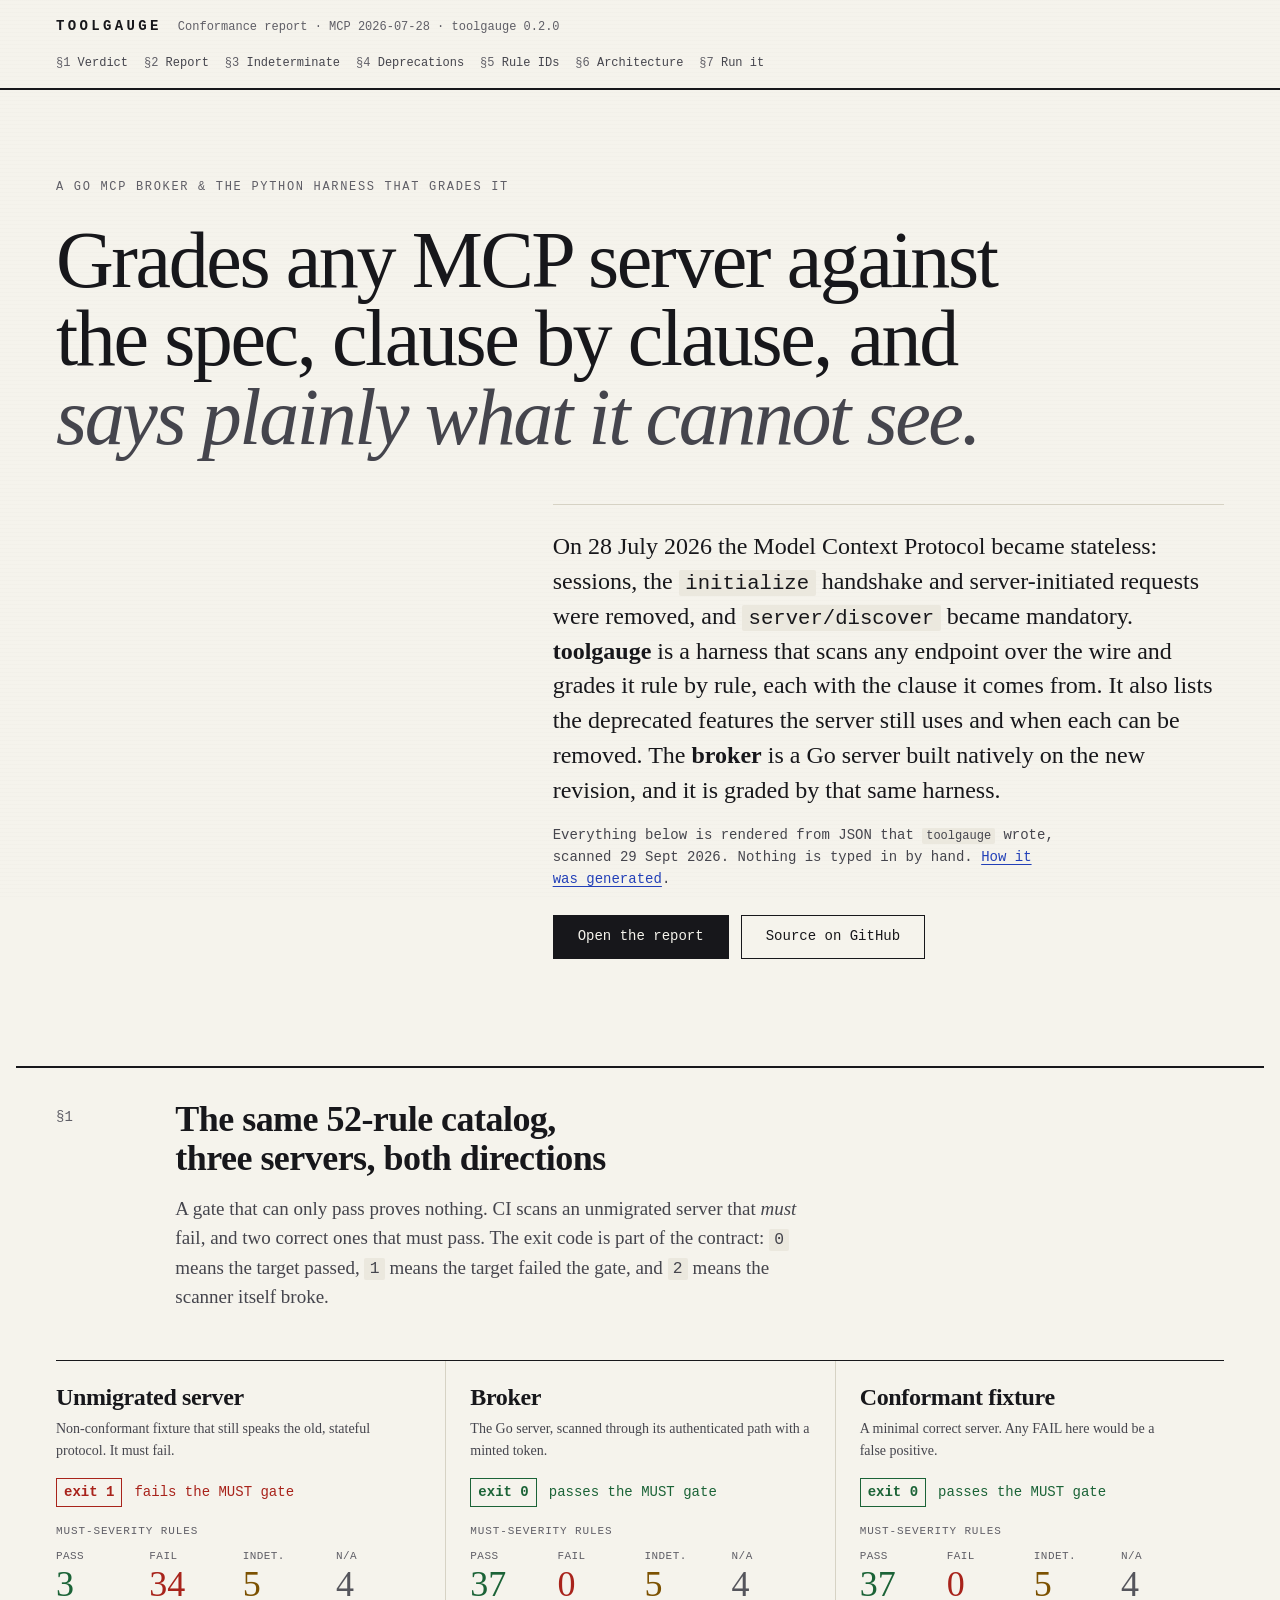
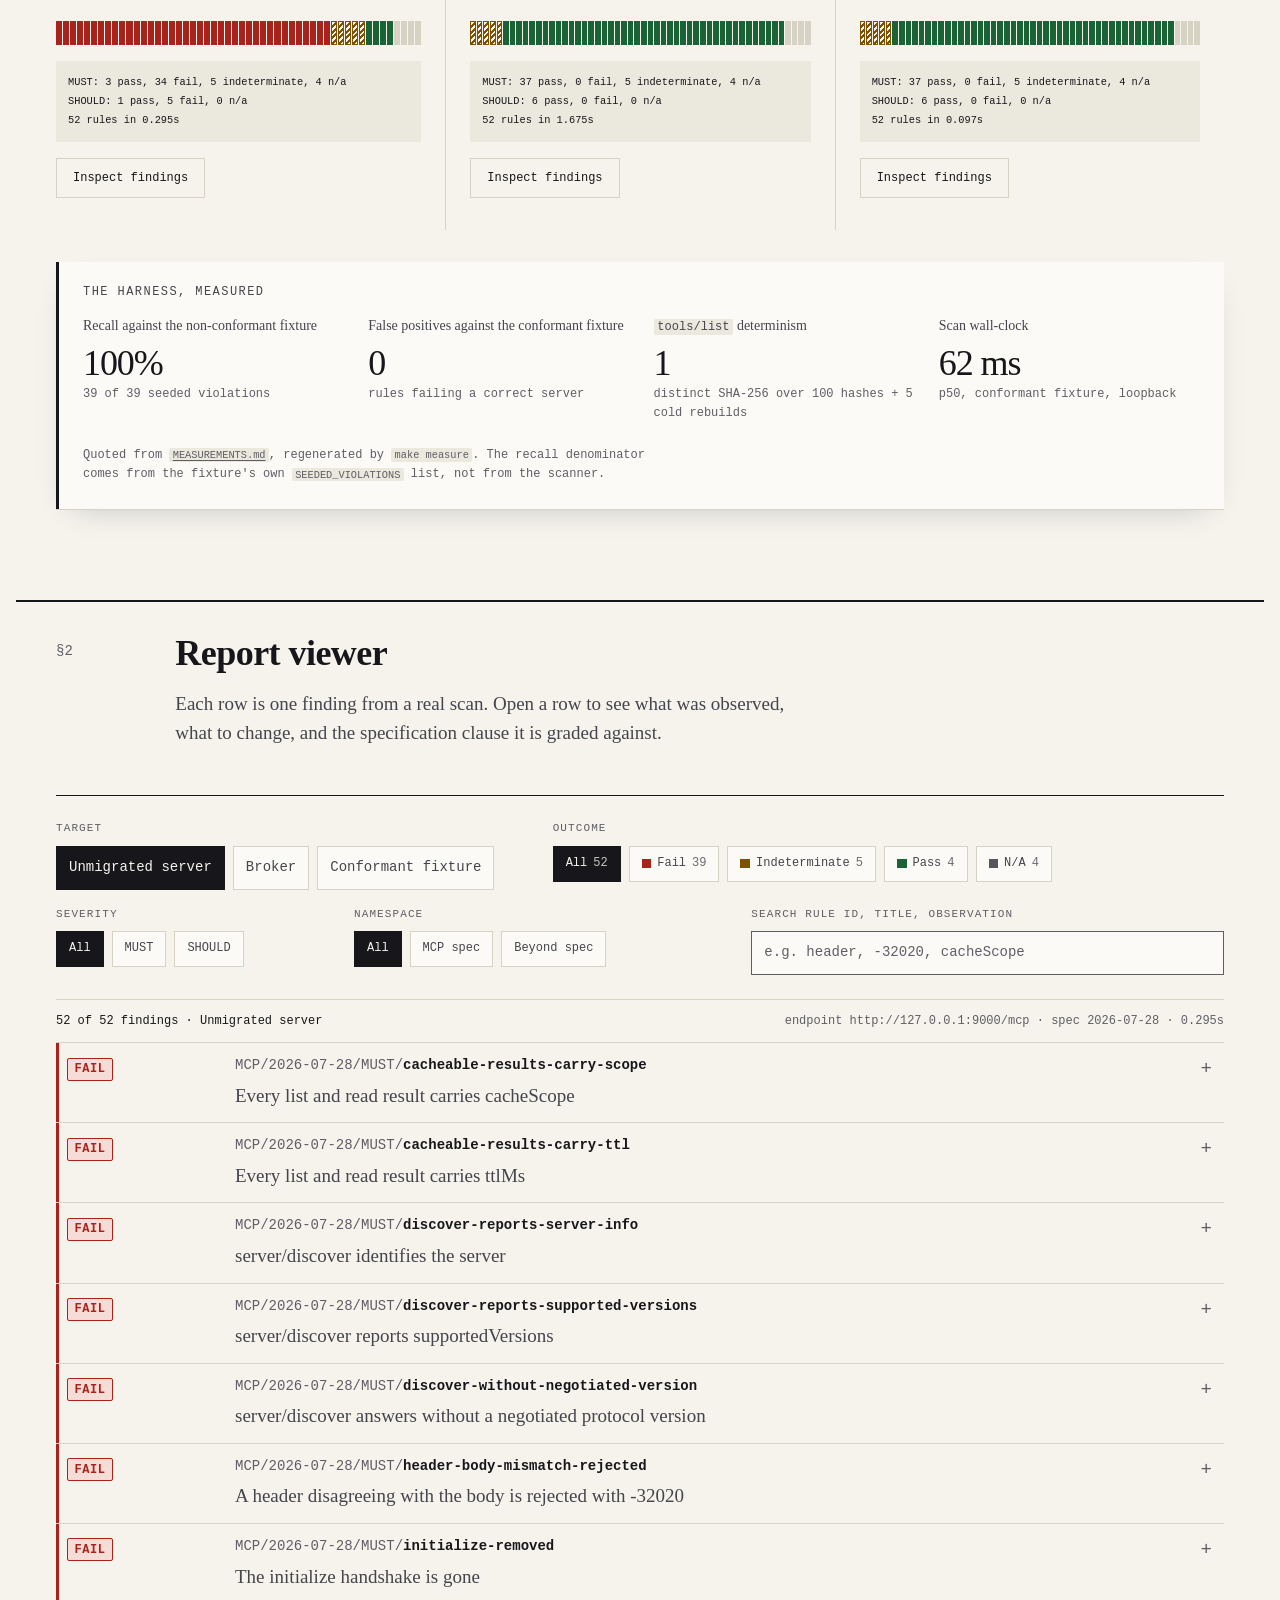
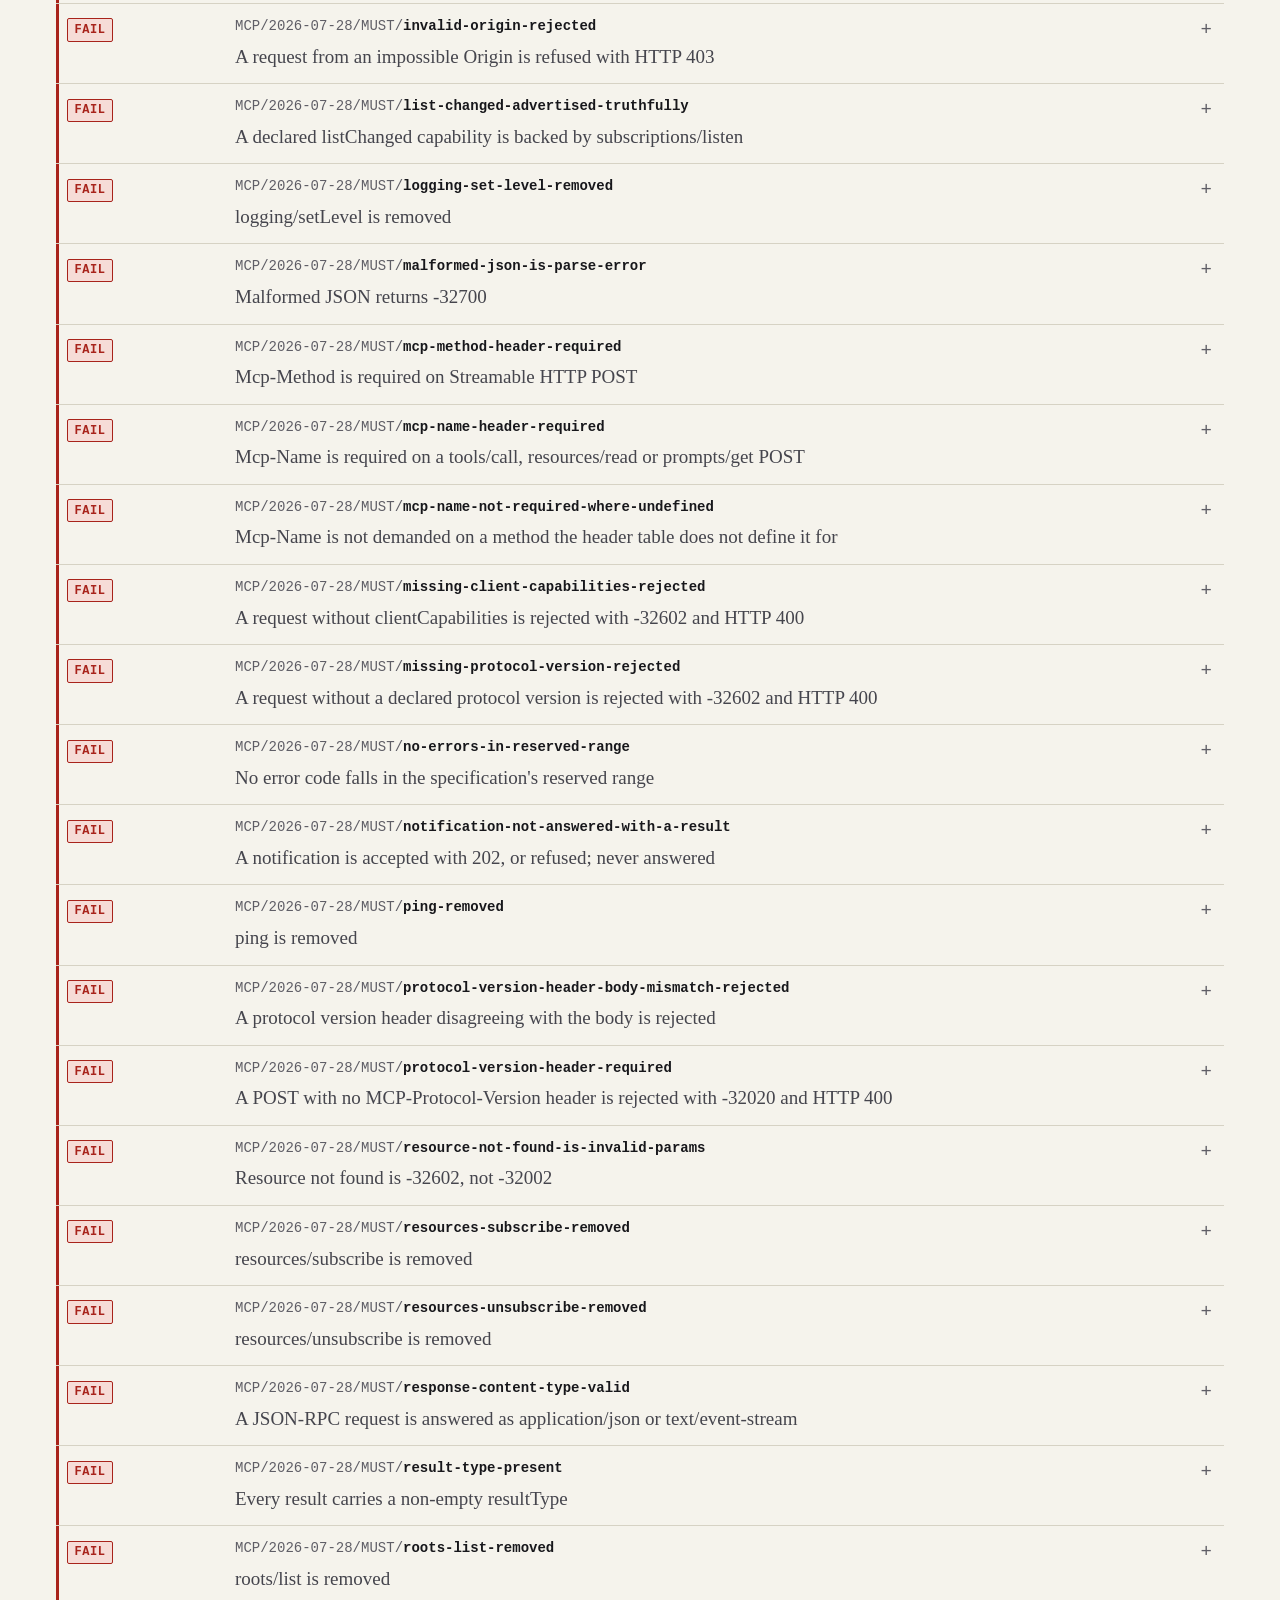
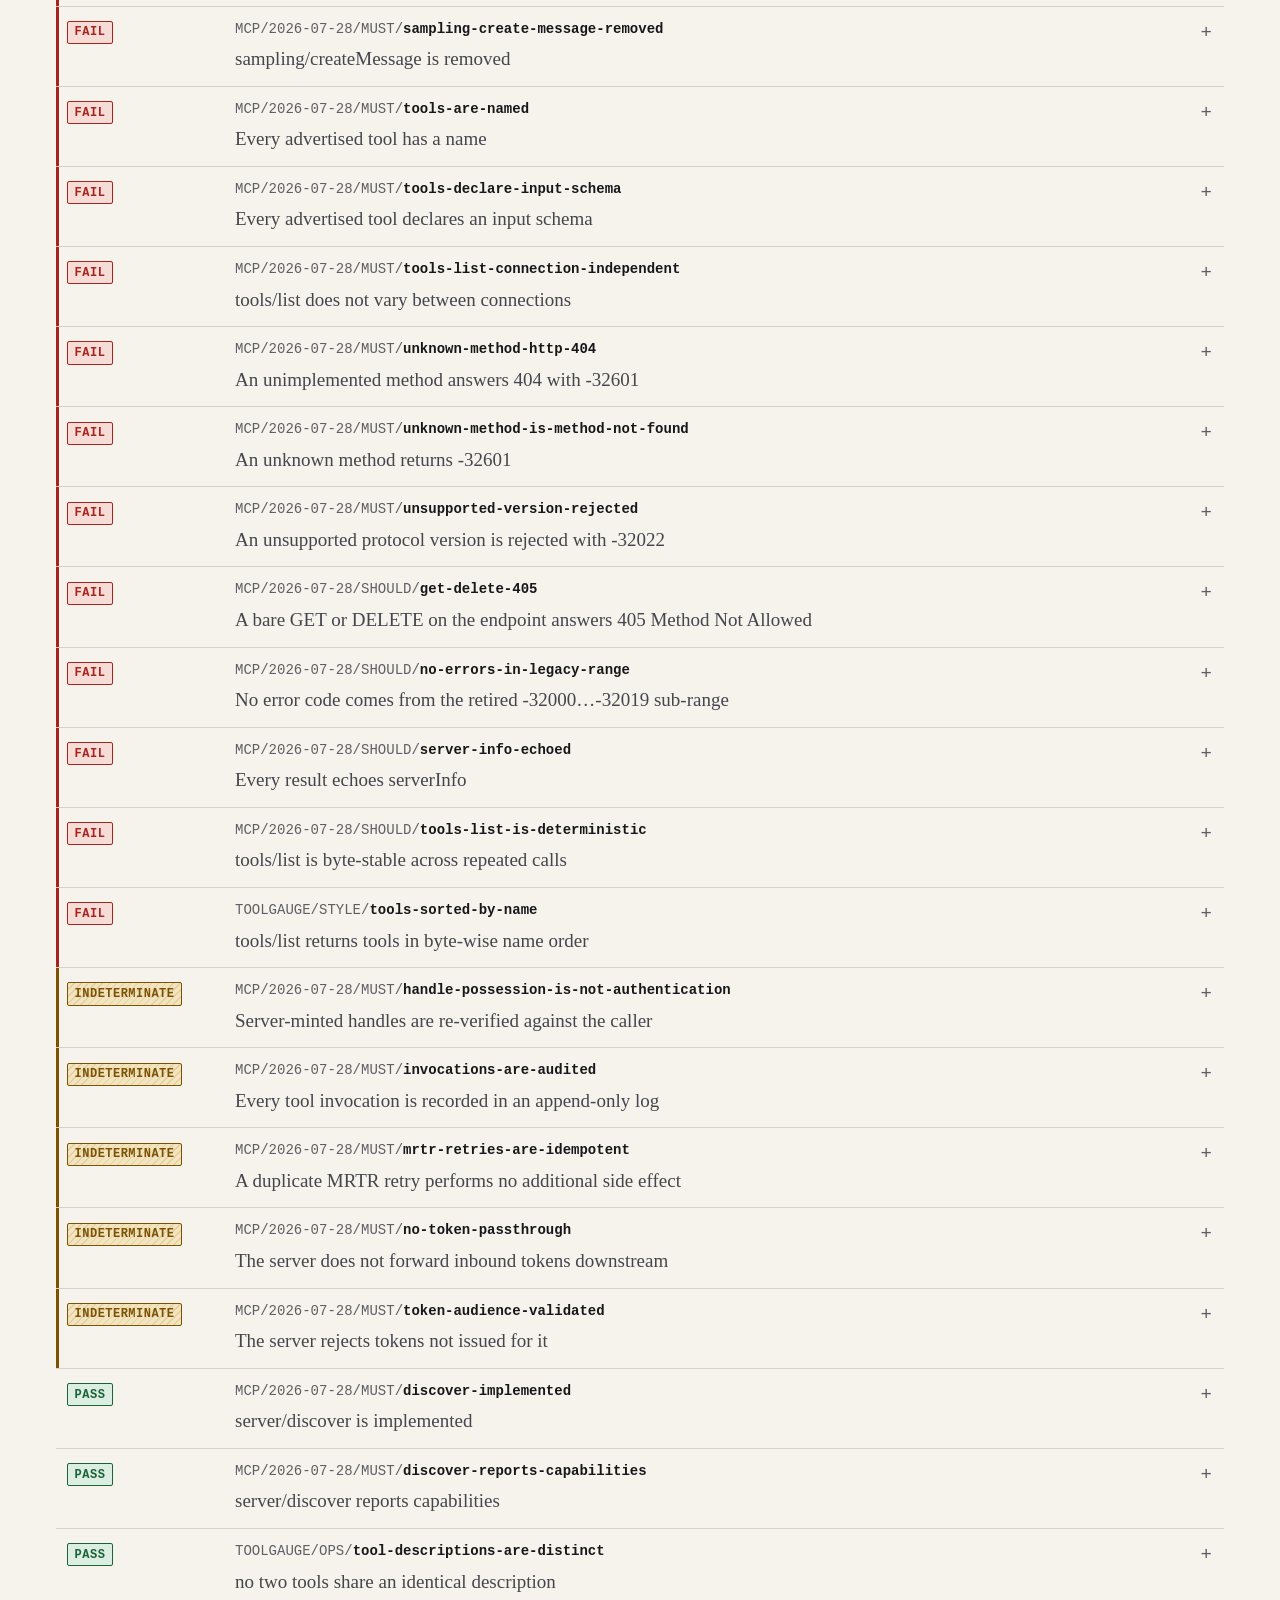
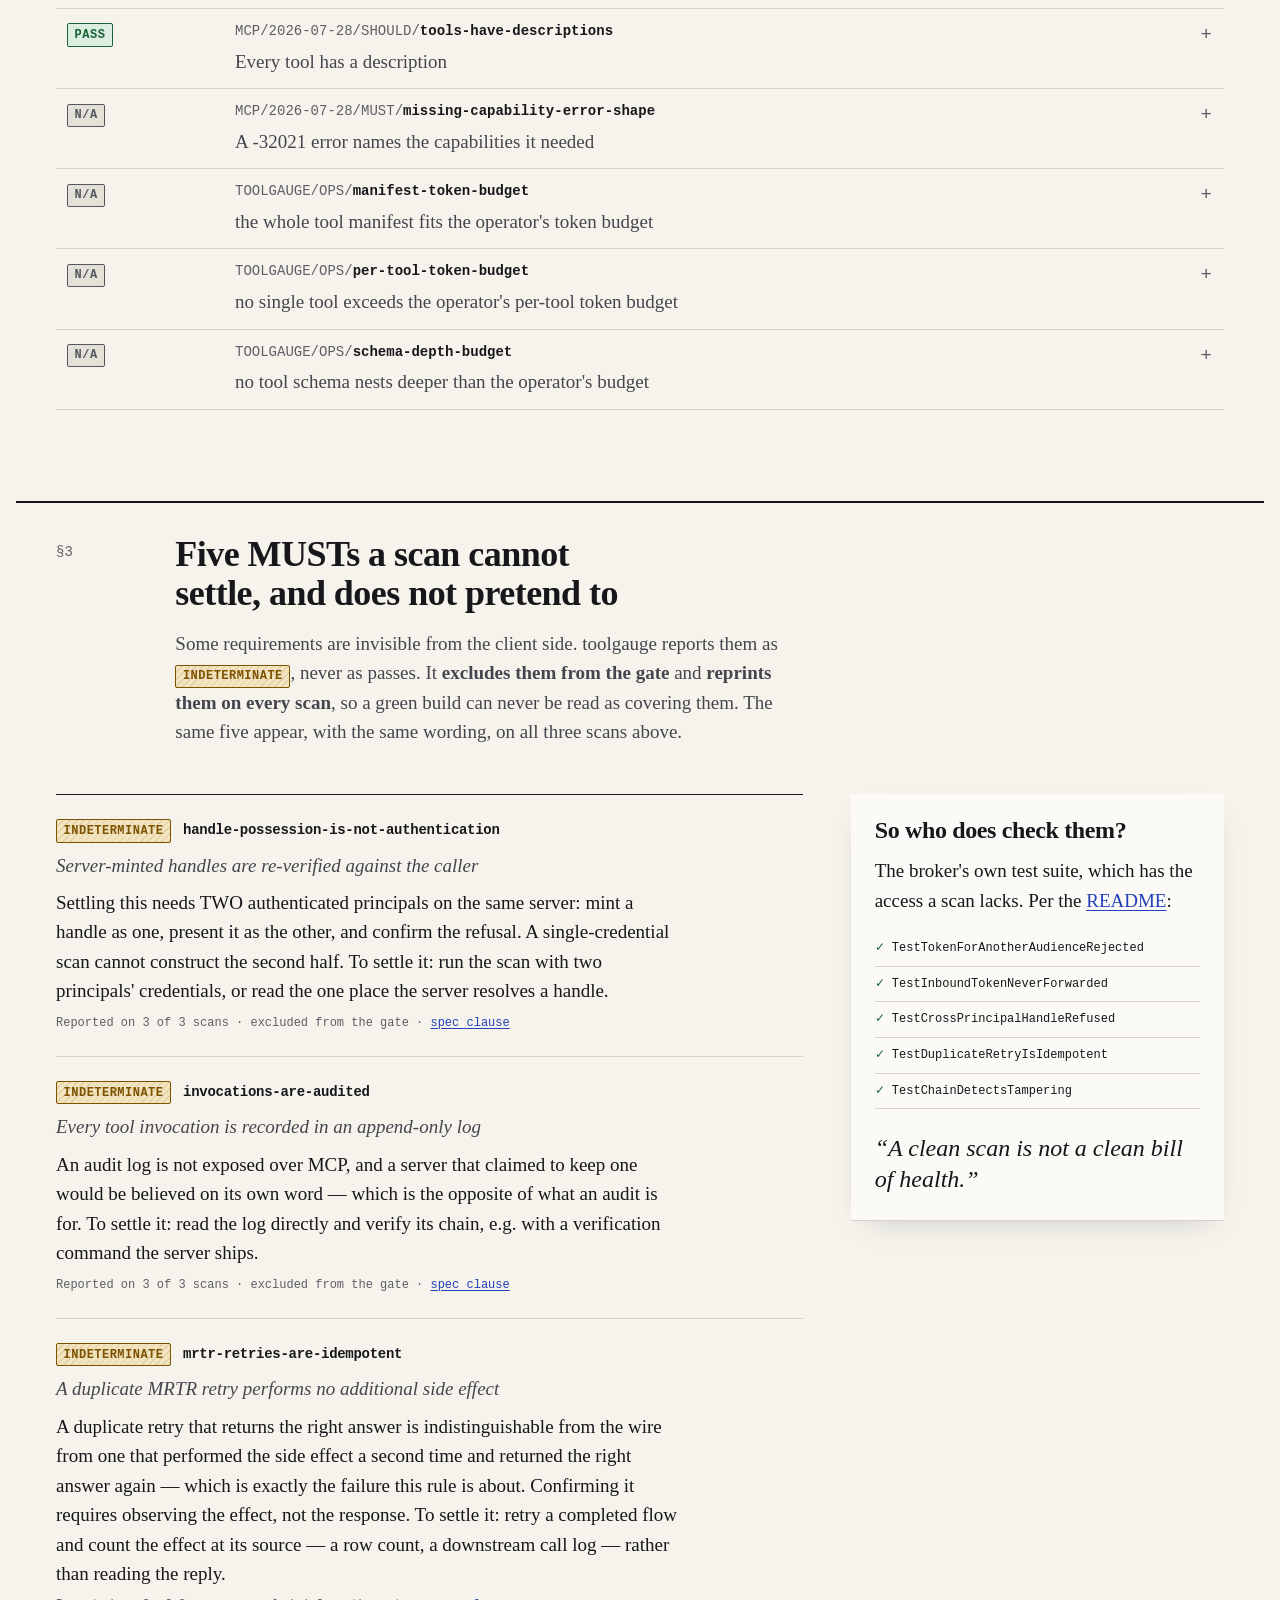
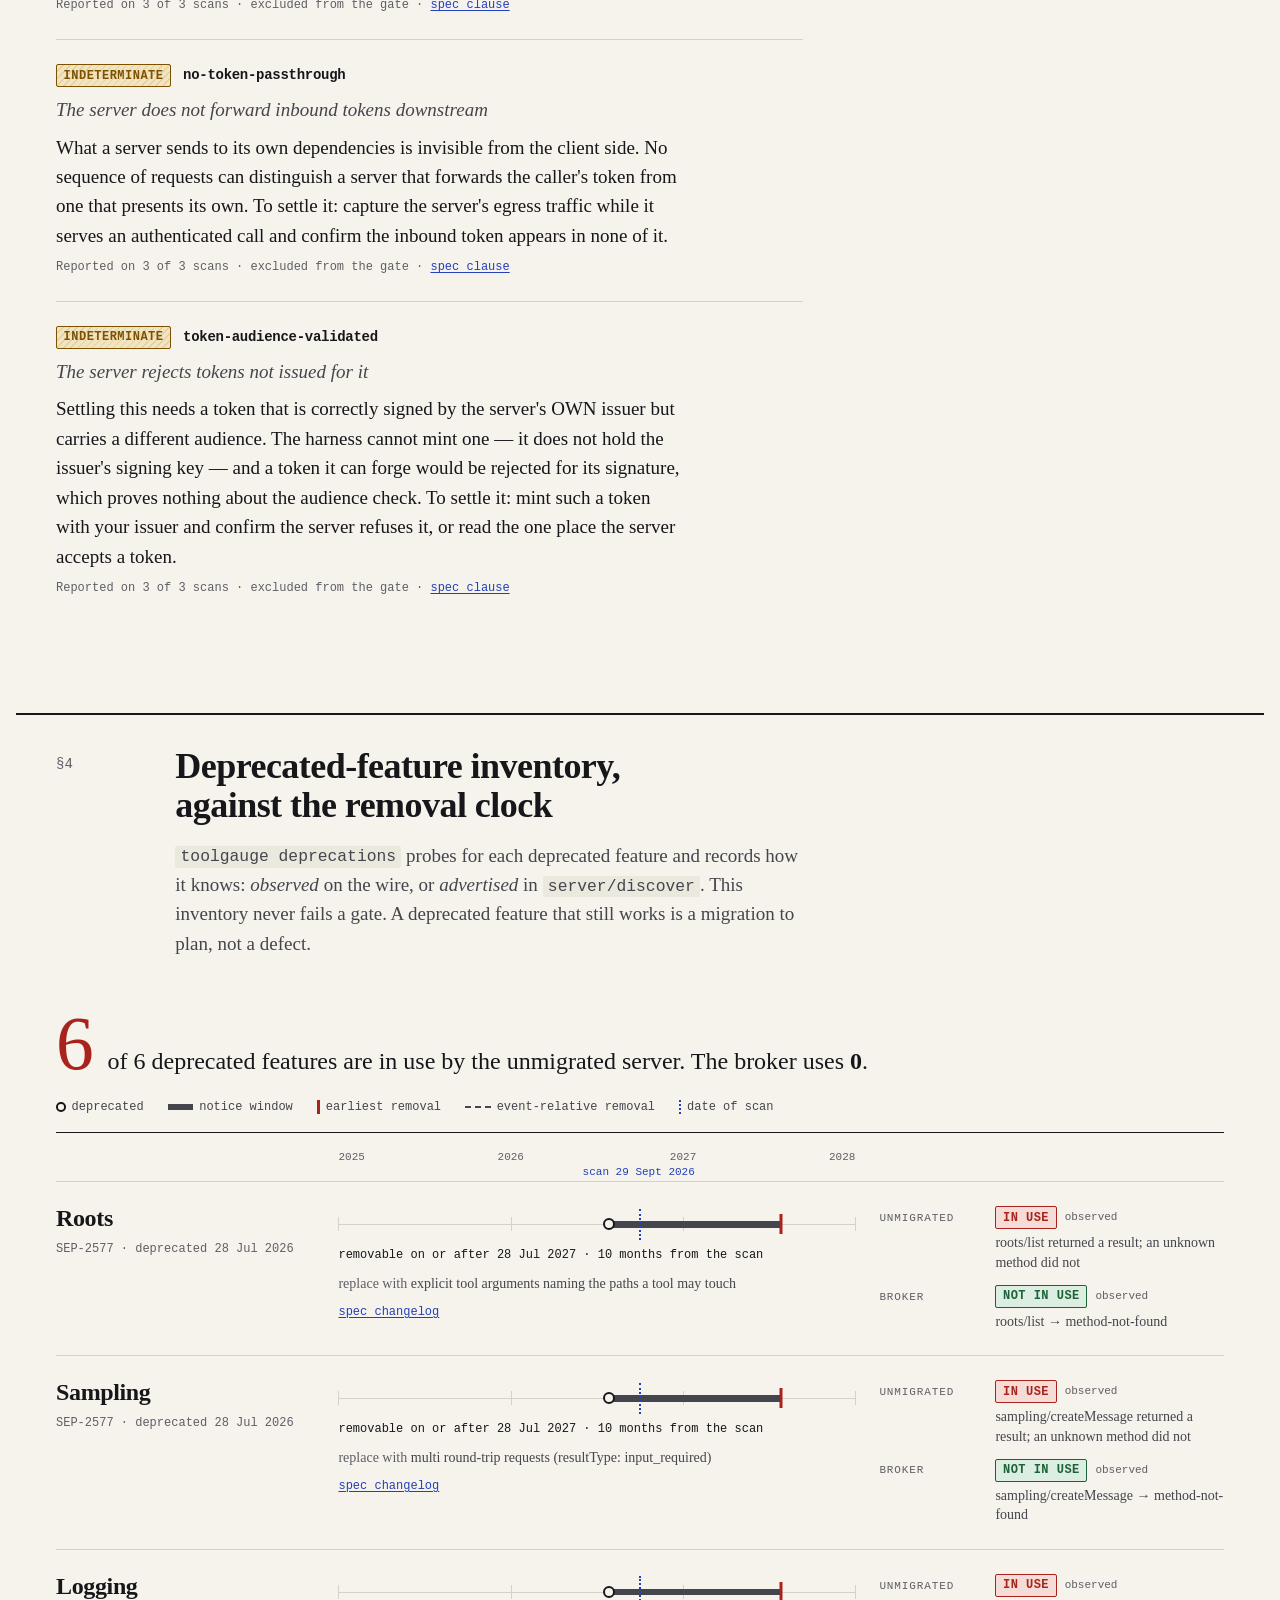
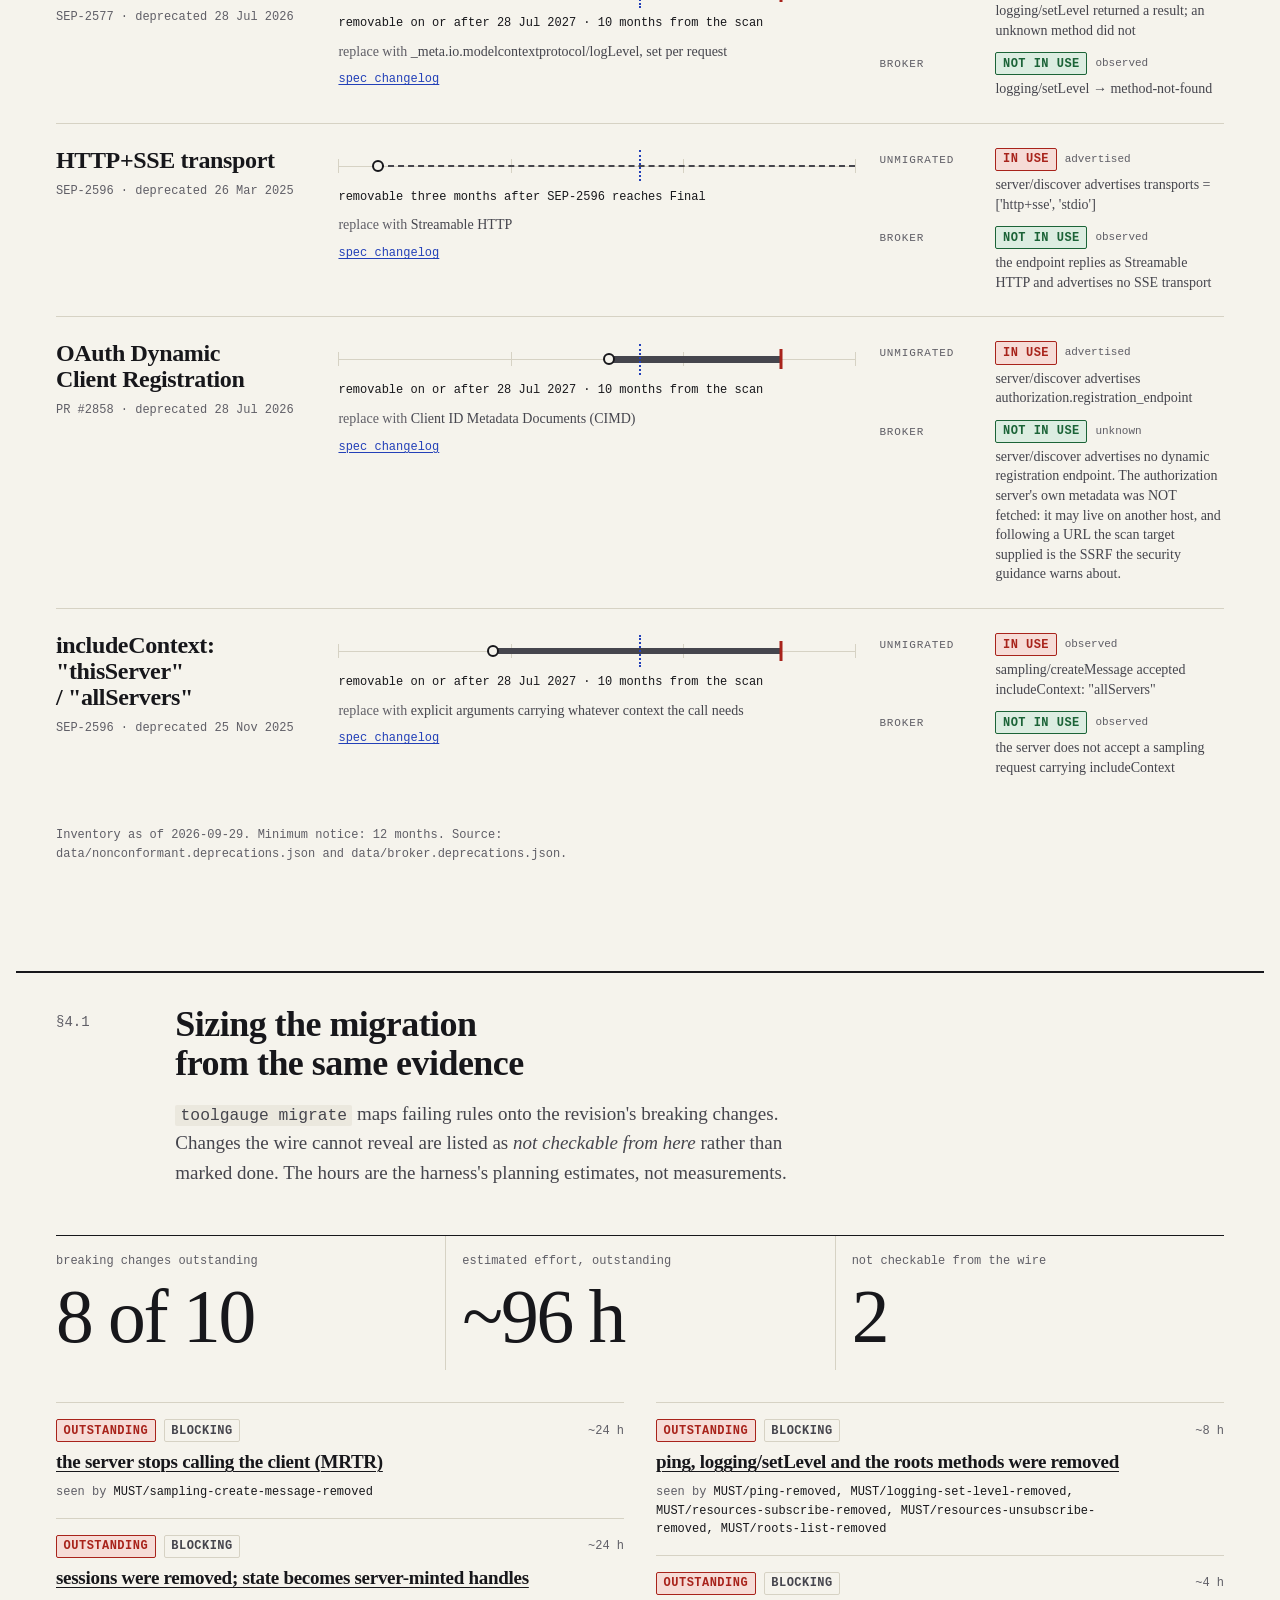
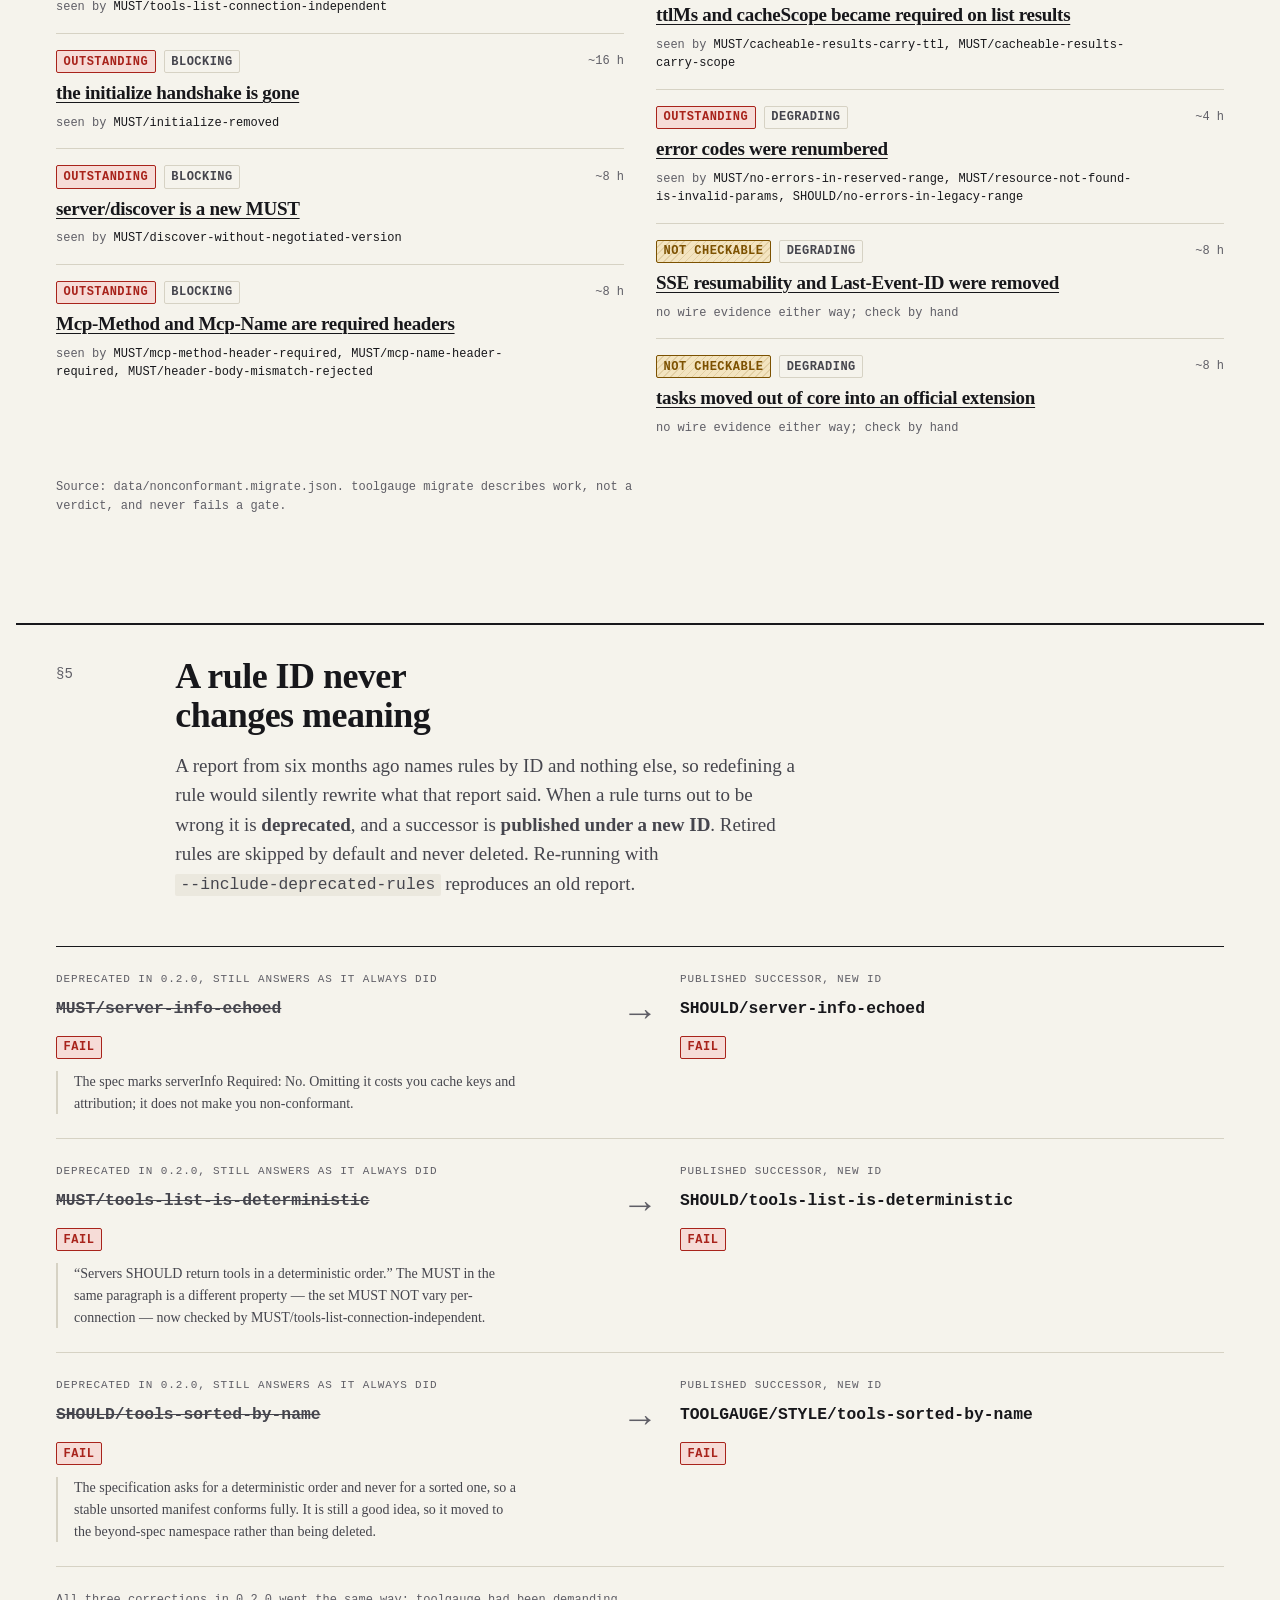
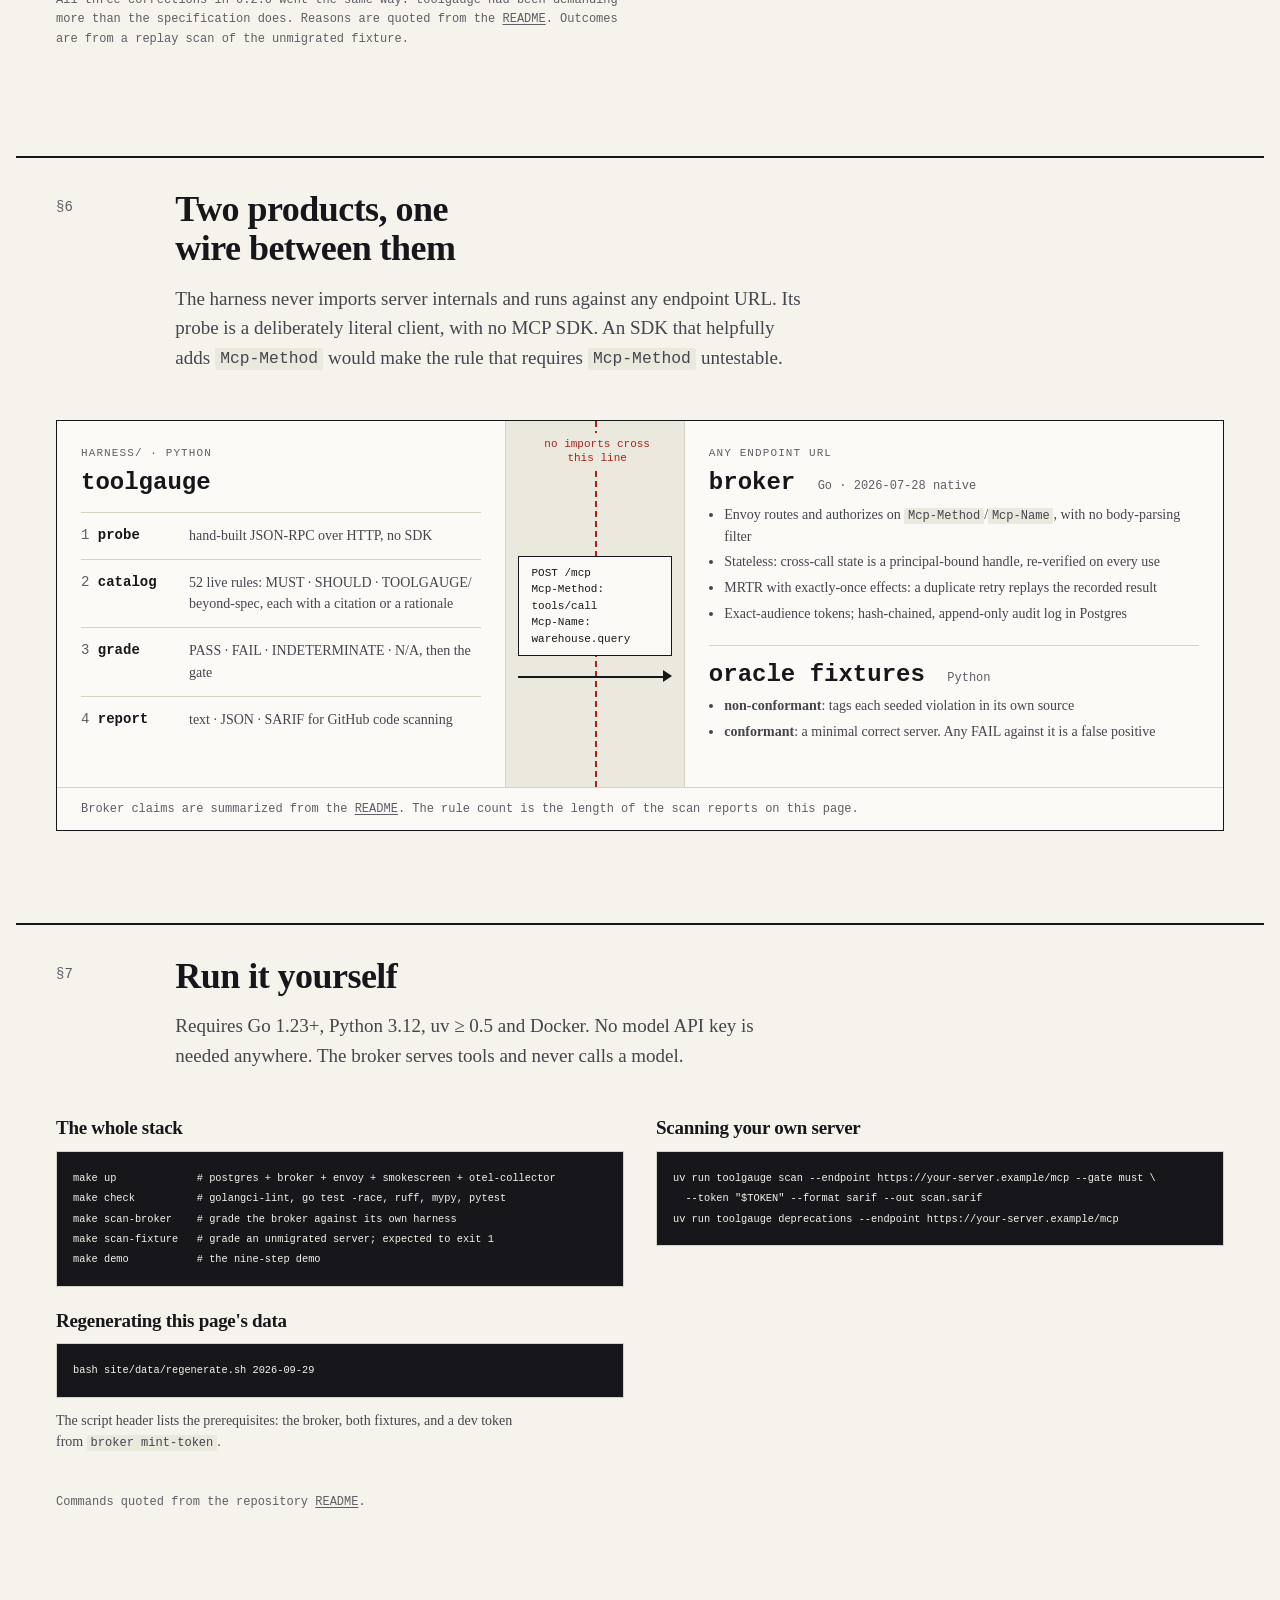
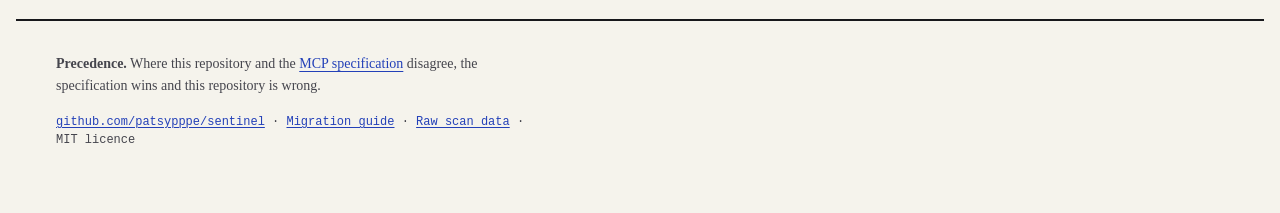
==== commit 92b4563c: "refactor: rename Sentinel to toolgauge everywhere user-facing "sentinel" collided as a PyPI import n" ====
--- a/site/index.html
+++ b/site/index.html
@@ -5,8 +5,8 @@
   <meta name="viewport" content="width=device-width, initial-scale=1">
   <meta http-equiv="Content-Security-Policy" content="default-src 'self'; script-src 'self'; style-src 'self' https://fonts.googleapis.com; font-src https://fonts.gstatic.com; img-src 'self' data:; connect-src 'self'; object-src 'none'; base-uri 'self'; form-action 'none'">
   <meta name="referrer" content="strict-origin-when-cross-origin">
-  <title>Sentinel — MCP conformance, graded on the wire</title>
-  <meta name="description" content="Sentinel scans any Model Context Protocol server and grades it against the 2026-07-28 specification, rule by rule, with a spec citation per finding. This page renders real scan output.">
+  <title>toolgauge — MCP conformance, graded on the wire</title>
+  <meta name="description" content="toolgauge scans any Model Context Protocol server and grades it against the 2026-07-28 specification, rule by rule, with a spec citation per finding. This page renders real scan output.">
   <meta name="color-scheme" content="light dark">
   <link rel="icon" href="assets/img/favicon.svg" type="image/svg+xml">
   <link rel="preconnect" href="https://fonts.googleapis.com">
@@ -23,8 +23,8 @@
   <header class="masthead">
     <div class="masthead__inner">
       <p class="masthead__id">
-        <span class="wordmark">Sentinel</span>
-        <span class="masthead__meta">Conformance report · MCP <span data-bind="spec">2026-07-28</span> · <span data-bind="version">sentinel</span></span>
+        <span class="wordmark">toolgauge</span>
+        <span class="masthead__meta">Conformance report · MCP <span data-bind="spec">2026-07-28</span> · <span data-bind="version">toolgauge</span></span>
       </p>
       <nav aria-label="Sections">
         <ol class="toc">
@@ -48,14 +48,14 @@
         <p class="lede">
           On 28 July 2026 the Model Context Protocol became stateless: sessions, the
           <code>initialize</code> handshake and server-initiated requests were removed, and
-          <code>server/discover</code> became mandatory. <strong>Sentinel</strong> is a harness that
+          <code>server/discover</code> became mandatory. <strong>toolgauge</strong> is a harness that
           scans any endpoint over the wire and grades it rule by rule, each with the clause it comes
           from. It also lists the deprecated features the server still uses and when each can be removed.
           The <strong>broker</strong> is a Go server built natively on the new revision, and it is
           graded by that same harness.
         </p>
         <p class="hero__provenance">
-          Everything below is rendered from JSON that <code>sentinel</code> wrote, scanned
+          Everything below is rendered from JSON that <code>toolgauge</code> wrote, scanned
           <time data-bind="asOf">recently</time>. Nothing is typed in by hand.
           <a href="https://github.com/patsypppe/sentinel/blob/main/site/data/regenerate.sh">How it was generated</a>.
         </p>
@@ -145,7 +145,7 @@
         <p class="section__n" aria-hidden="true">§3</p>
         <h2 id="indet-heading">Five MUSTs a scan cannot settle, and does not pretend to</h2>
         <p class="section__lede">
-          Some requirements are invisible from the client side. Sentinel reports them as
+          Some requirements are invisible from the client side. toolgauge reports them as
           <span class="tag tag--indeterminate">Indeterminate</span>, never as passes. It
           <strong>excludes them from the gate</strong> and <strong>reprints them on every scan</strong>,
           so a green build can never be read as covering them. The same five appear, with the same
@@ -177,7 +177,7 @@
         <p class="section__n" aria-hidden="true">§4</p>
         <h2 id="dep-heading">Deprecated-feature inventory, against the removal clock</h2>
         <p class="section__lede">
-          <code>sentinel deprecations</code> probes for each deprecated feature and records how
+          <code>toolgauge deprecations</code> probes for each deprecated feature and records how
           it knows: <em>observed</em> on the wire, or <em>advertised</em> in
           <code>server/discover</code>. This inventory never fails a gate. A deprecated feature
           that still works is a migration to plan, not a defect.
@@ -191,7 +191,7 @@
         <p class="section__n" aria-hidden="true">§4.1</p>
         <h2 id="mig-heading">Sizing the migration from the same evidence</h2>
         <p class="section__lede">
-          <code>sentinel migrate</code> maps failing rules onto the revision's breaking changes.
+          <code>toolgauge migrate</code> maps failing rules onto the revision's breaking changes.
           Changes the wire cannot reveal are listed as <em>not checkable from here</em> rather than
           marked done. The hours are the harness's planning estimates, not measurements.
         </p>
@@ -213,7 +213,7 @@
       </header>
       <div data-mount="lifecycle"></div>
       <p class="cite">
-        All three corrections in 0.2.0 went the same way: sentinel had been demanding more than the
+        All three corrections in 0.2.0 went the same way: toolgauge had been demanding more than the
         specification does. Reasons are quoted from the
         <a href="https://github.com/patsypppe/sentinel#rule-lifecycle">README</a>. Outcomes are from
         a replay scan of the unmigrated fixture.
@@ -235,10 +235,10 @@
       <figure class="arch" aria-labelledby="arch-caption">
         <div class="arch__col arch__col--harness">
           <p class="arch__label">harness/ · Python</p>
-          <h3 class="arch__title">sentinel</h3>
+          <h3 class="arch__title">toolgauge</h3>
           <ol class="arch__stack">
             <li><b>probe</b><span>hand-built JSON-RPC over HTTP, no SDK</span></li>
-            <li><b>catalog</b><span><span data-bind="ruleCount">52</span> live rules: MUST · SHOULD · SENTINEL/ beyond-spec, each with a citation or a rationale</span></li>
+            <li><b>catalog</b><span><span data-bind="ruleCount">52</span> live rules: MUST · SHOULD · TOOLGAUGE/ beyond-spec, each with a citation or a rationale</span></li>
             <li><b>grade</b><span>PASS · FAIL · INDETERMINATE · N/A, then the gate</span></li>
             <li><b>report</b><span>text · JSON · SARIF for GitHub code scanning</span></li>
           </ol>
@@ -297,9 +297,9 @@
         </div>
         <div class="run__block">
           <h3>Scanning your own server</h3>
-          <pre class="code" tabindex="0"><code>uv run sentinel scan --endpoint https://your-server.example/mcp --gate must \
+          <pre class="code" tabindex="0"><code>uv run toolgauge scan --endpoint https://your-server.example/mcp --gate must \
   --token "$TOKEN" --format sarif --out scan.sarif
-uv run sentinel deprecations --endpoint https://your-server.example/mcp</code></pre>
+uv run toolgauge deprecations --endpoint https://your-server.example/mcp</code></pre>
         </div>
         <div class="run__block">
           <h3>Regenerating this page's data</h3>
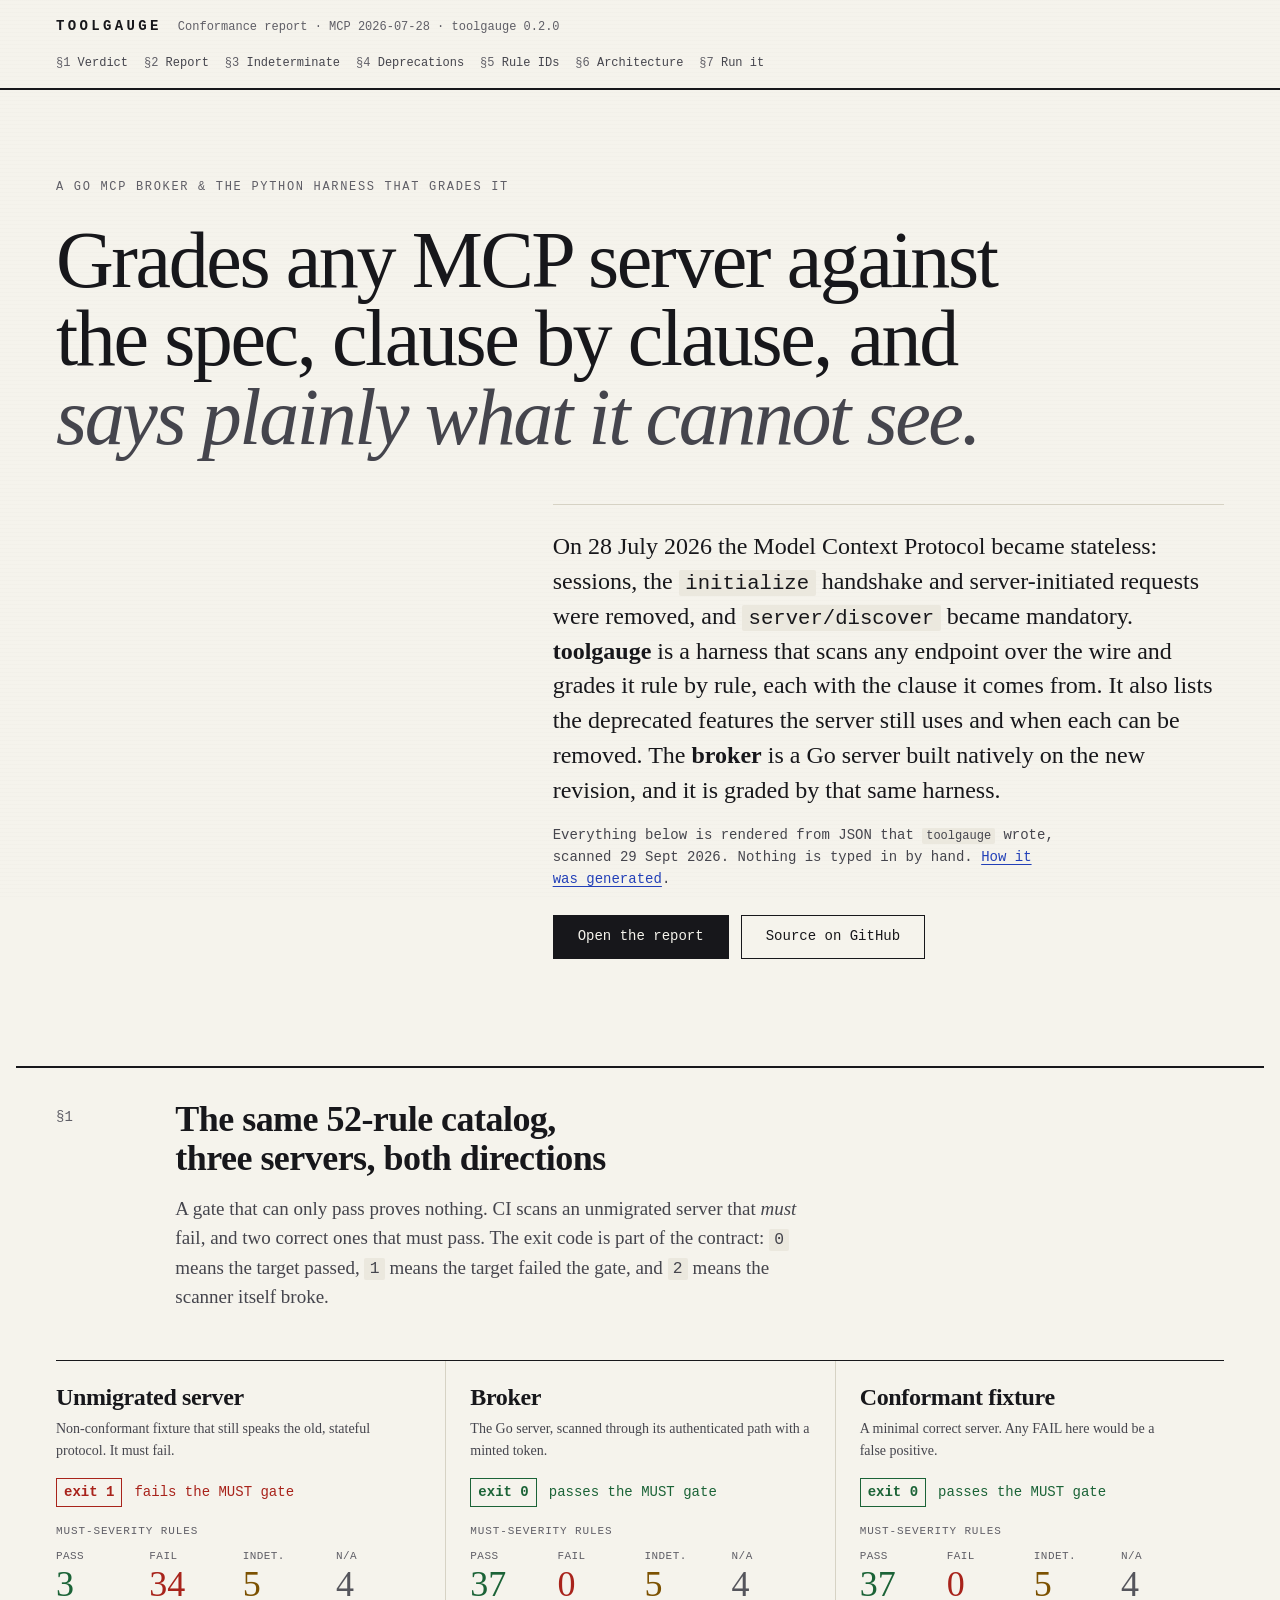
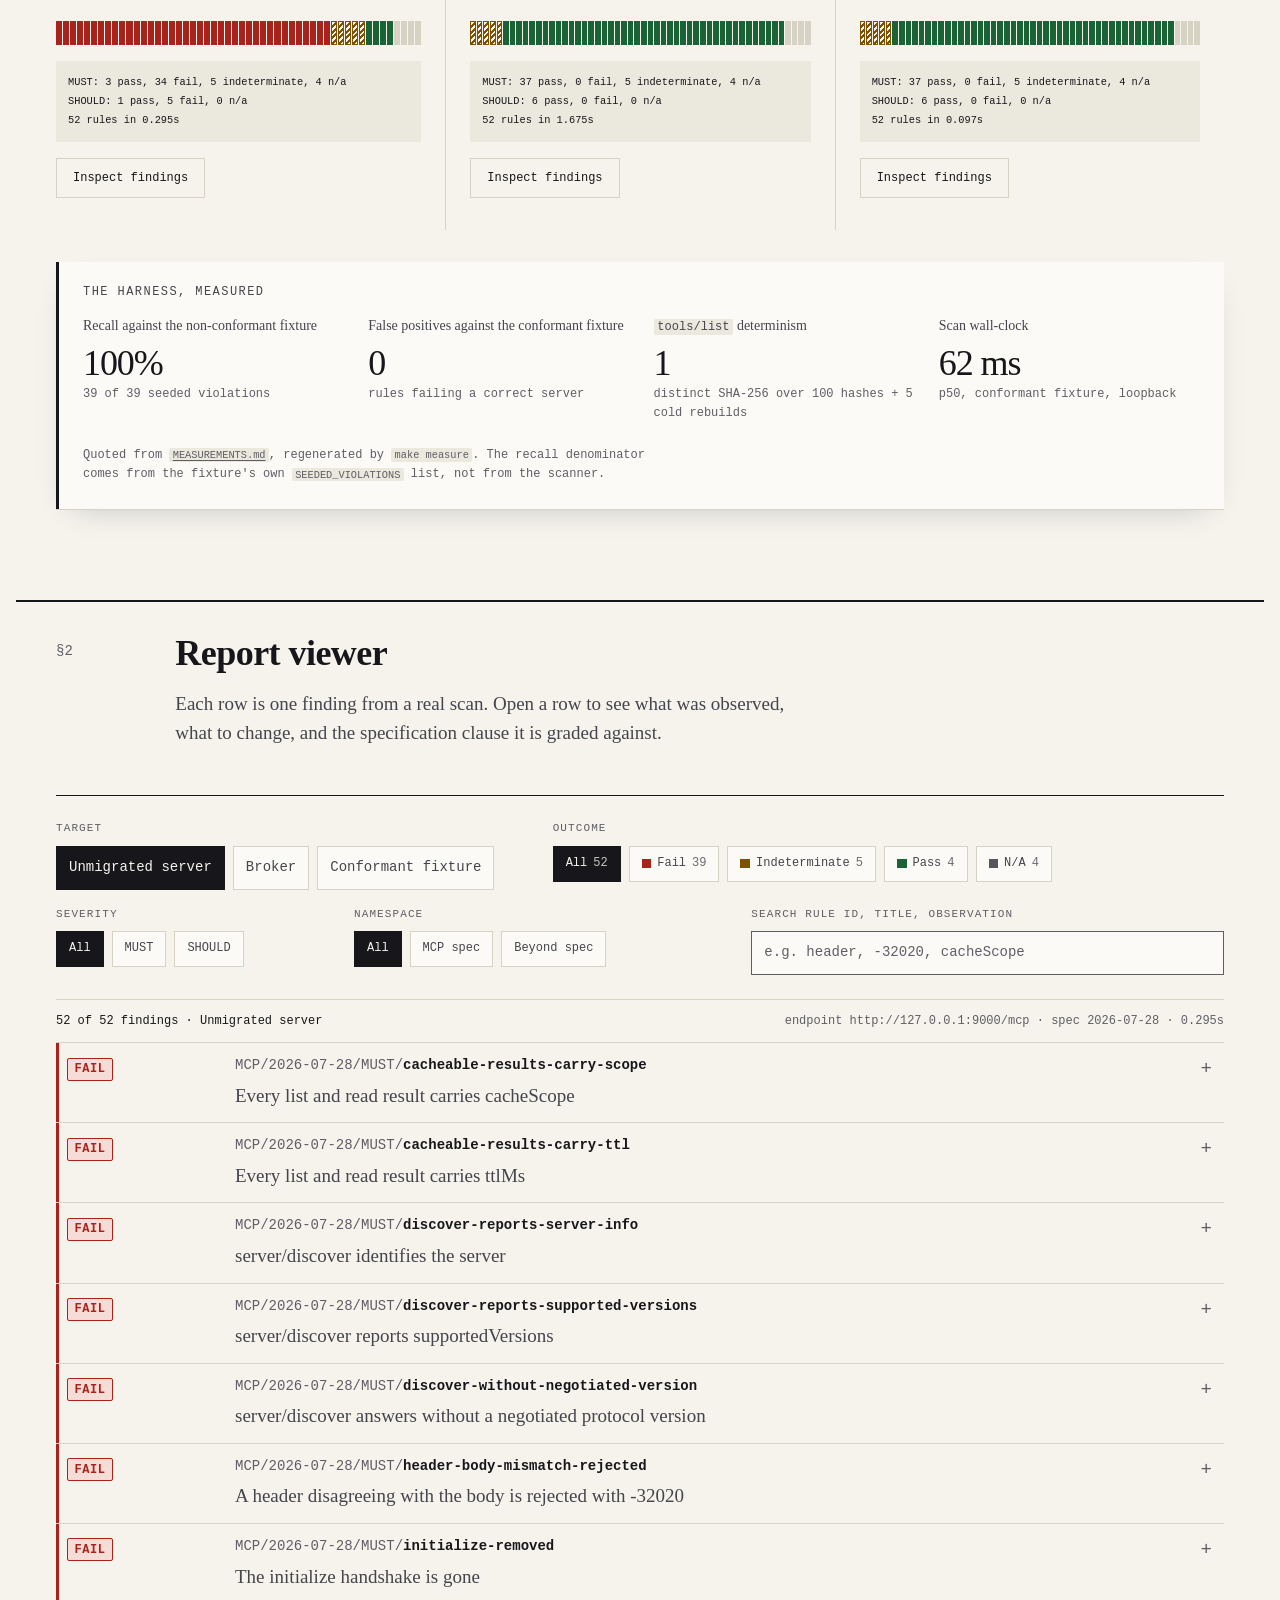
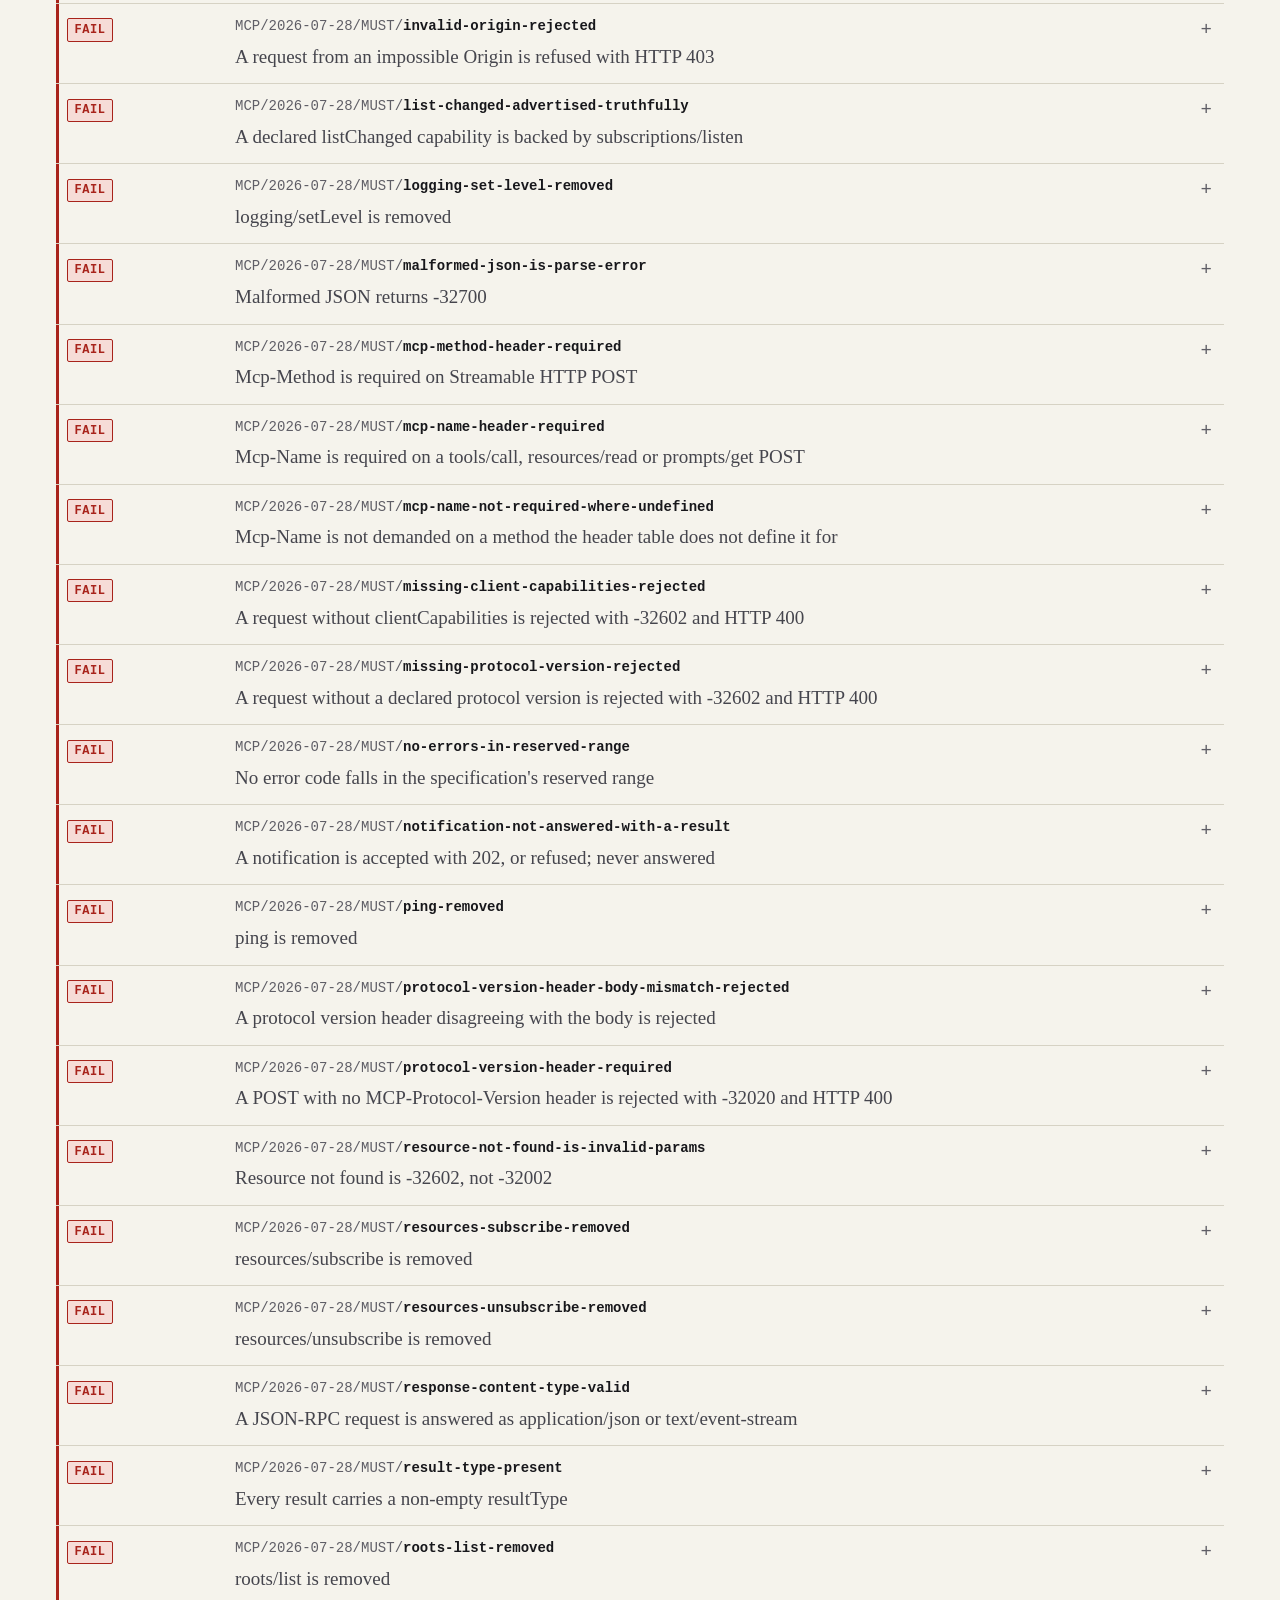
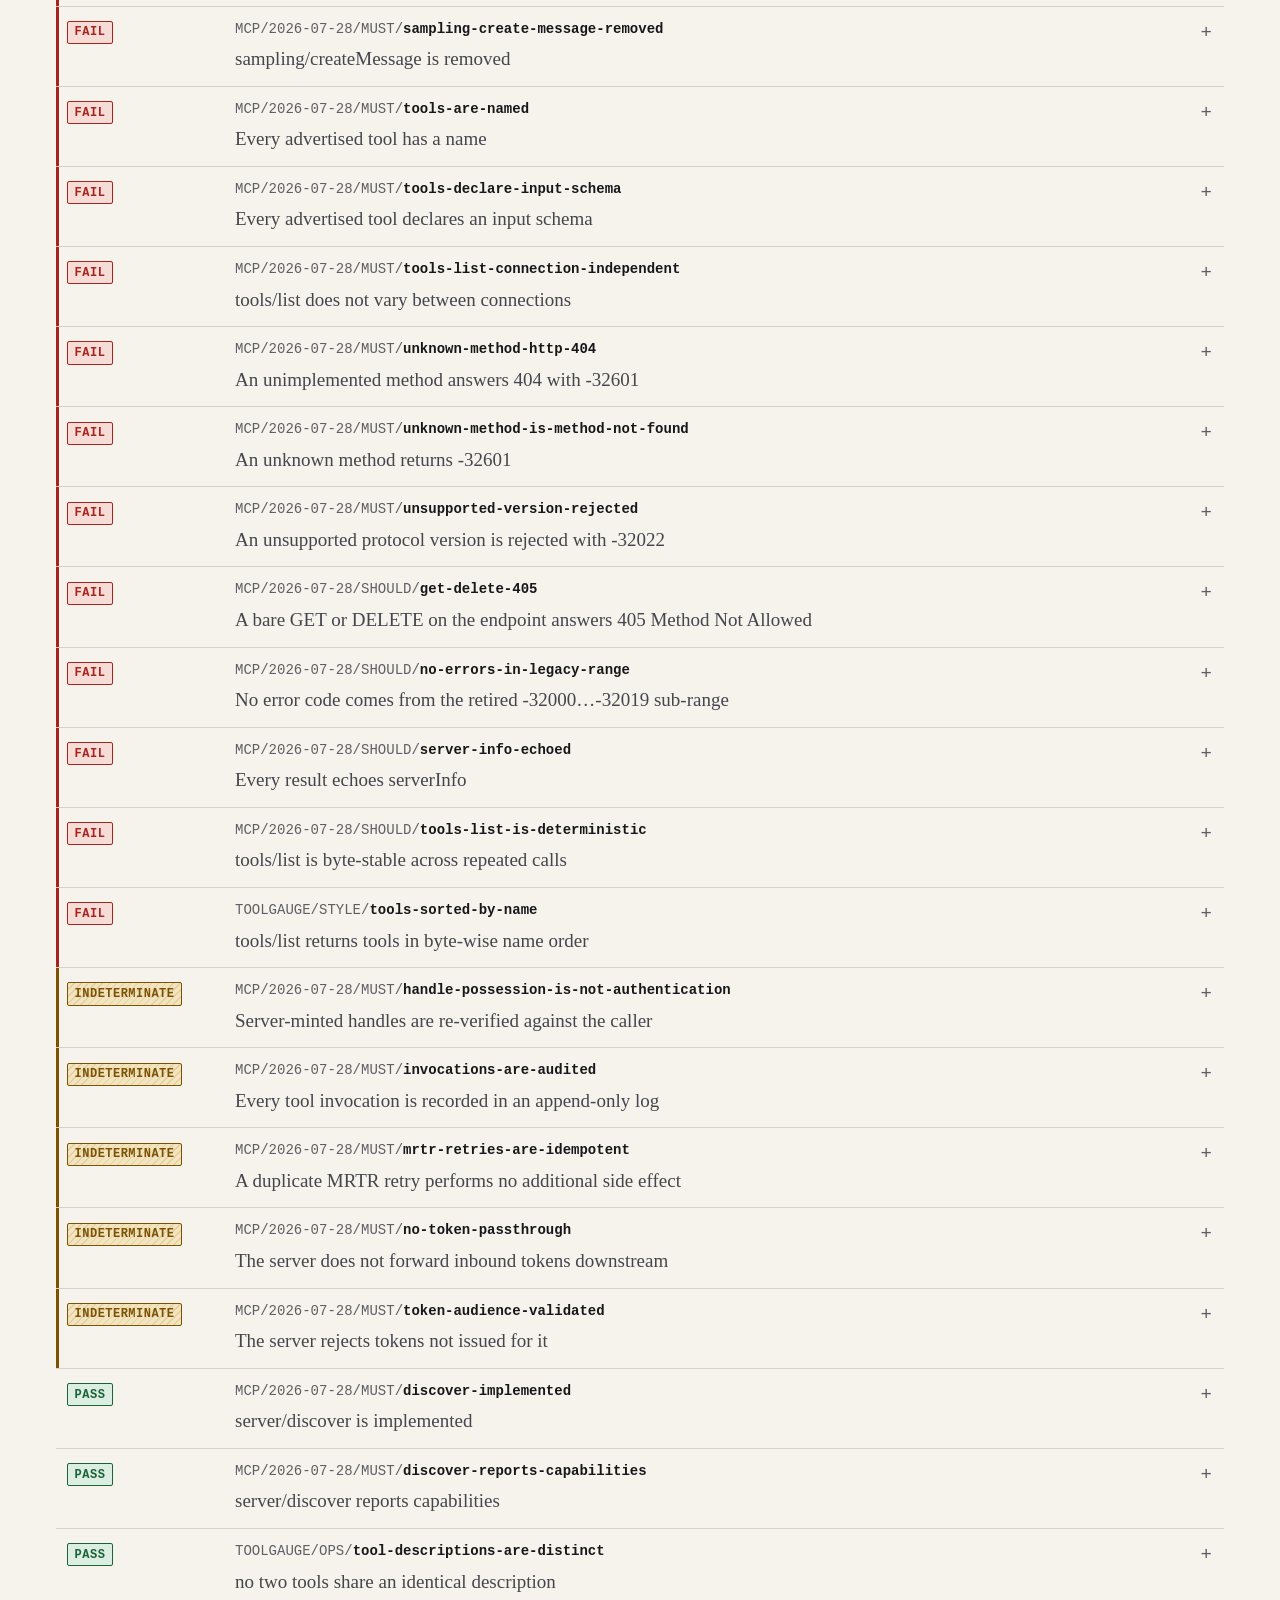
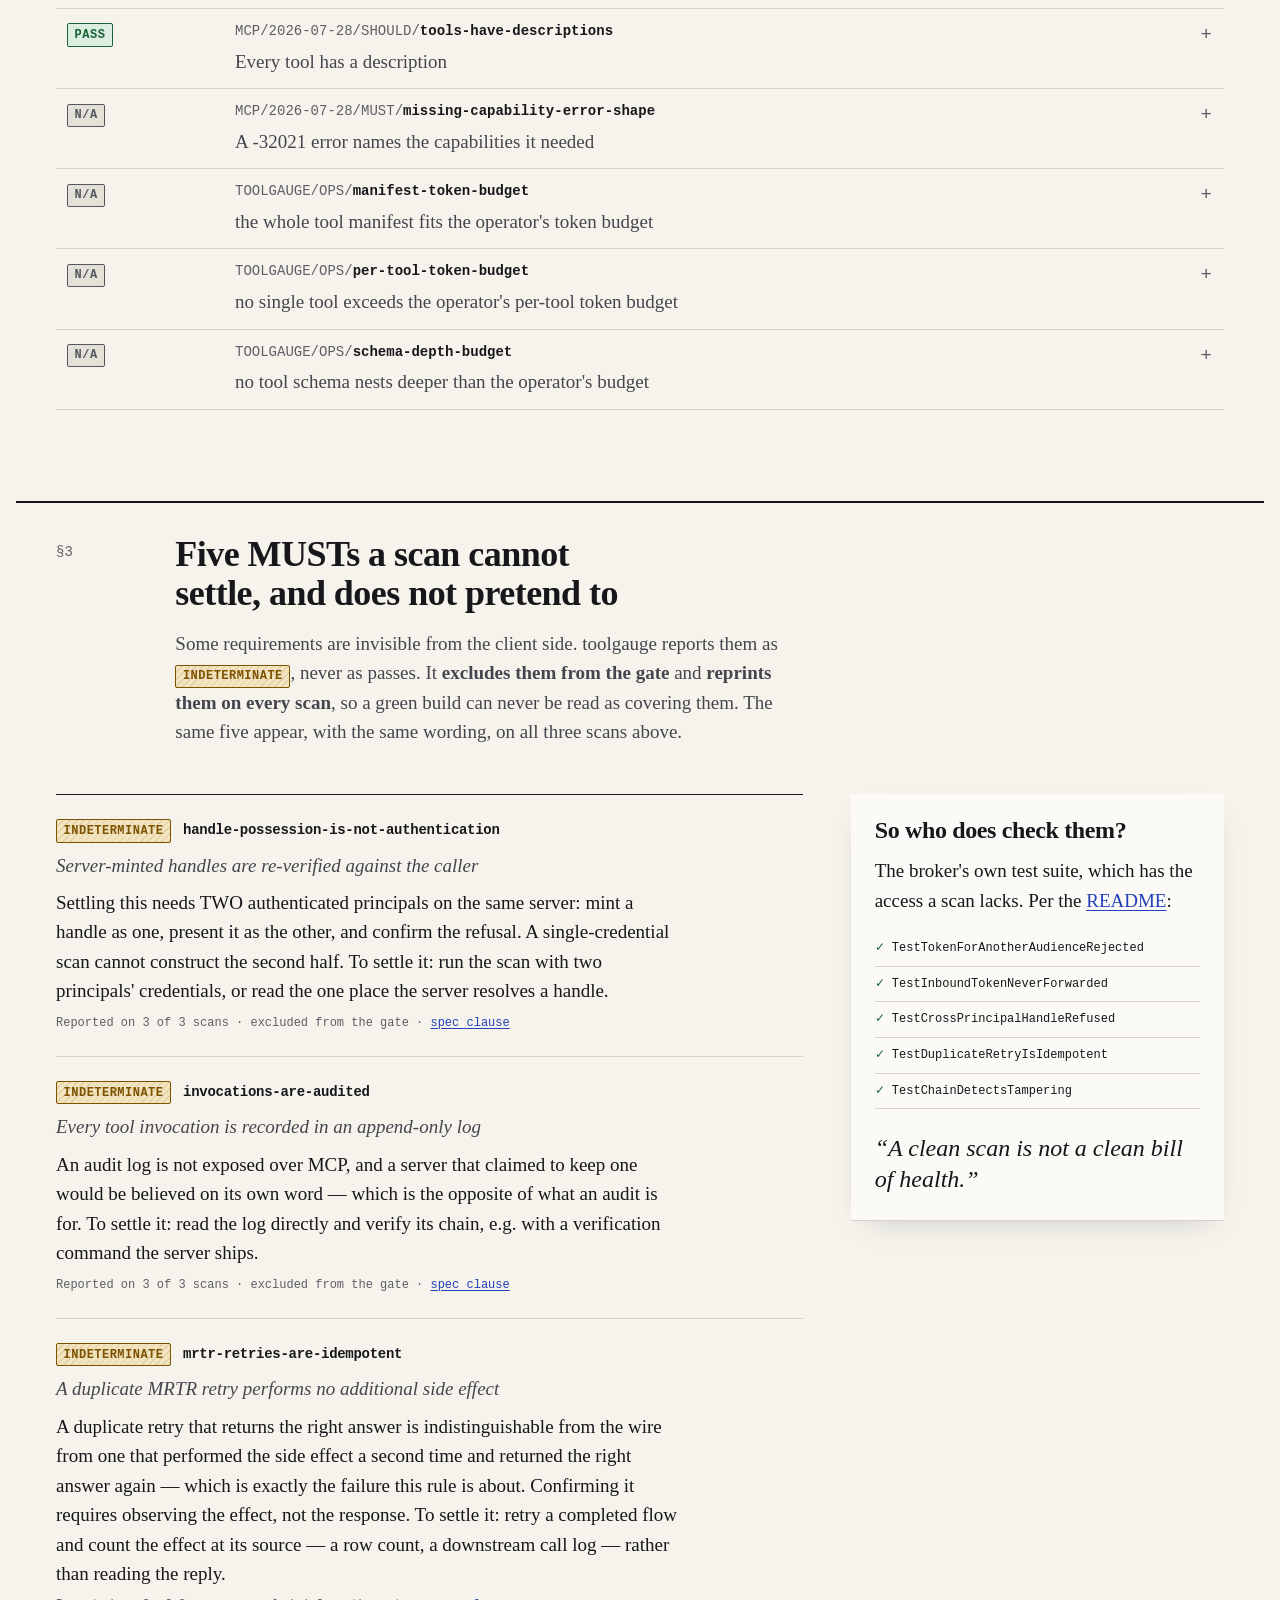
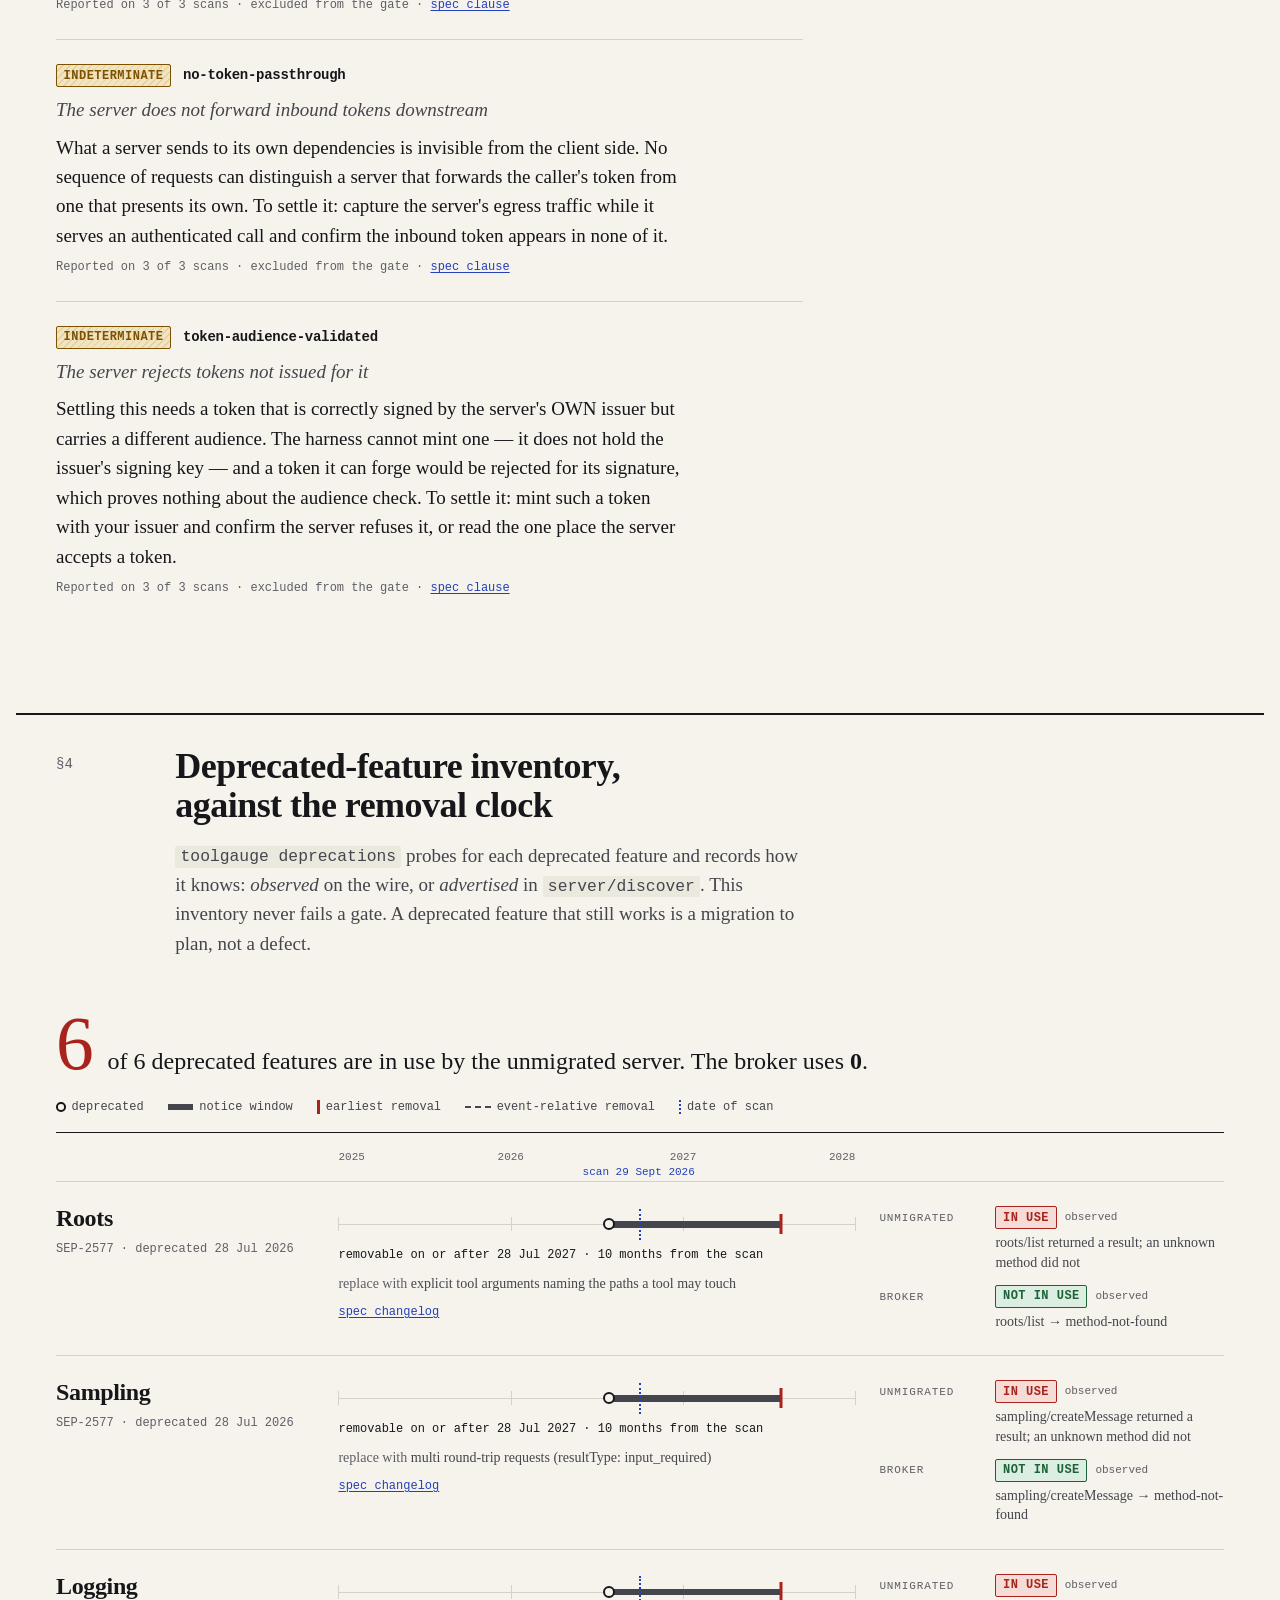
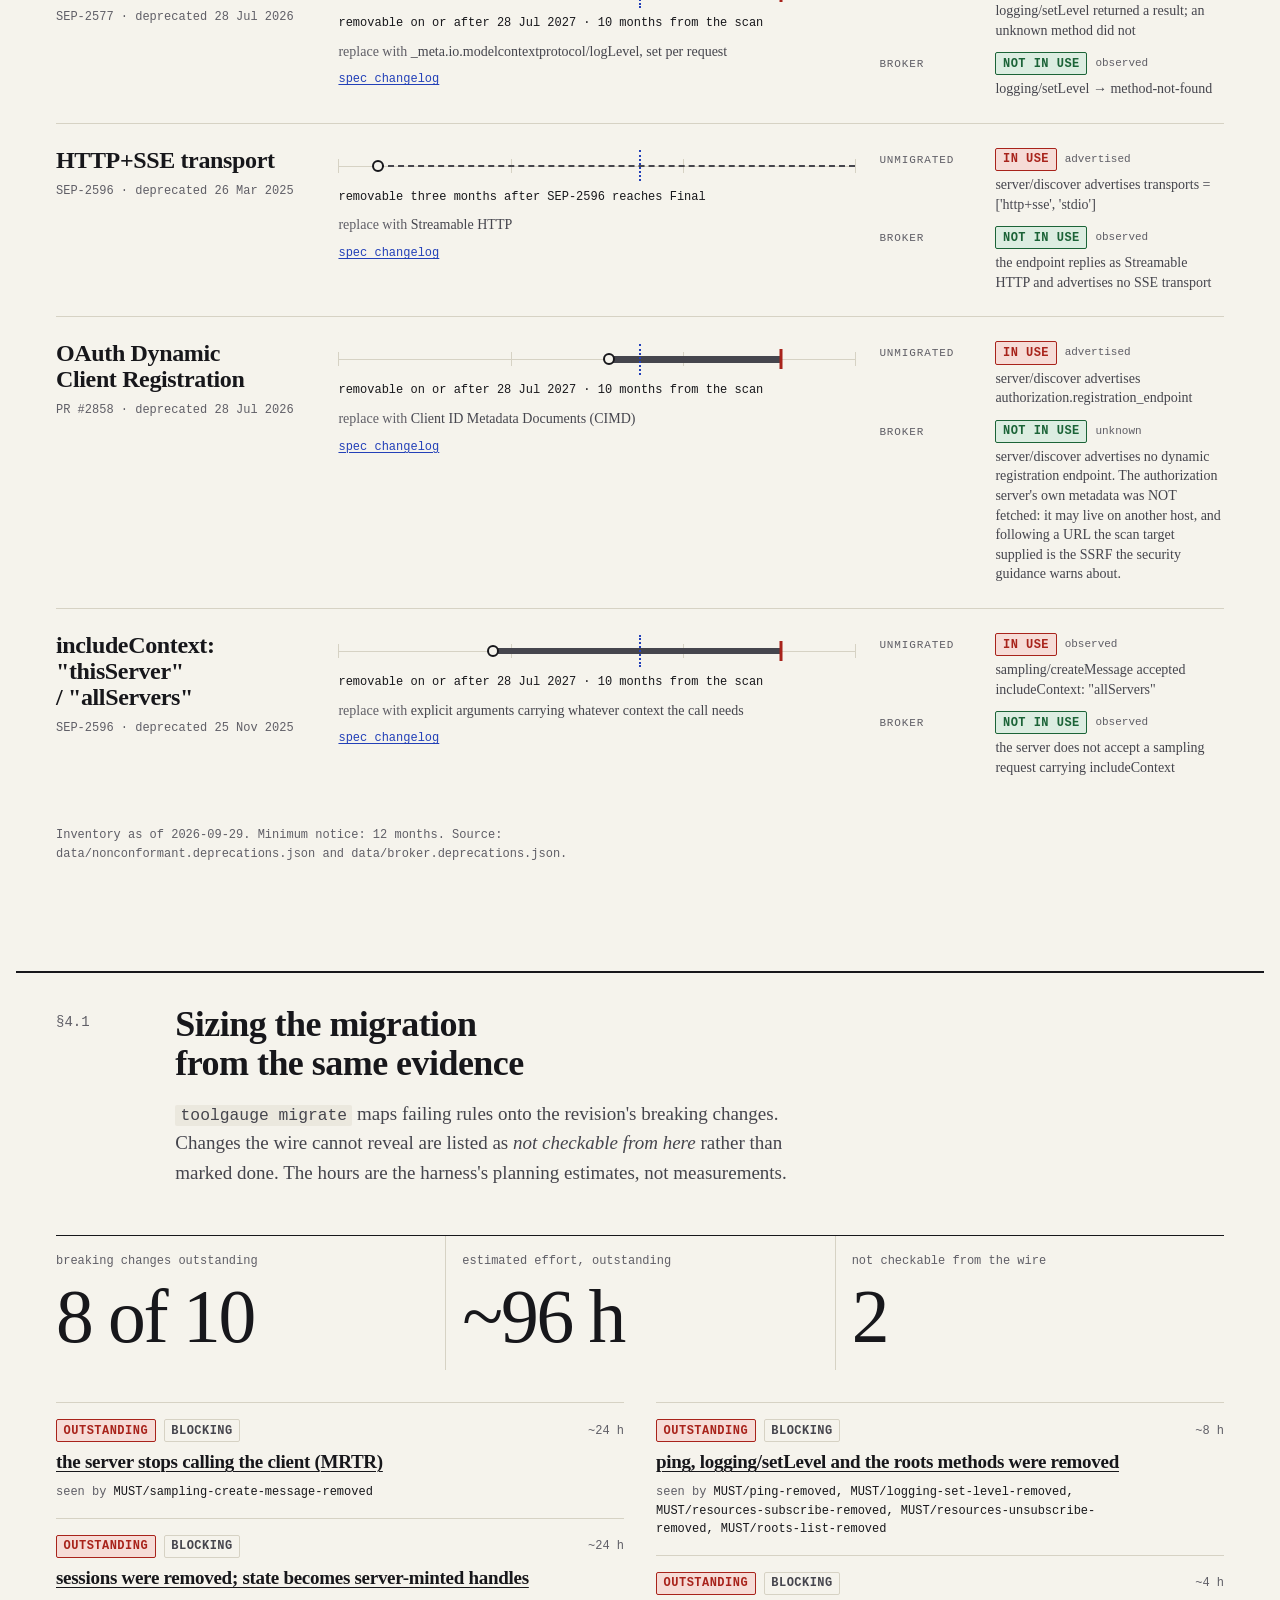
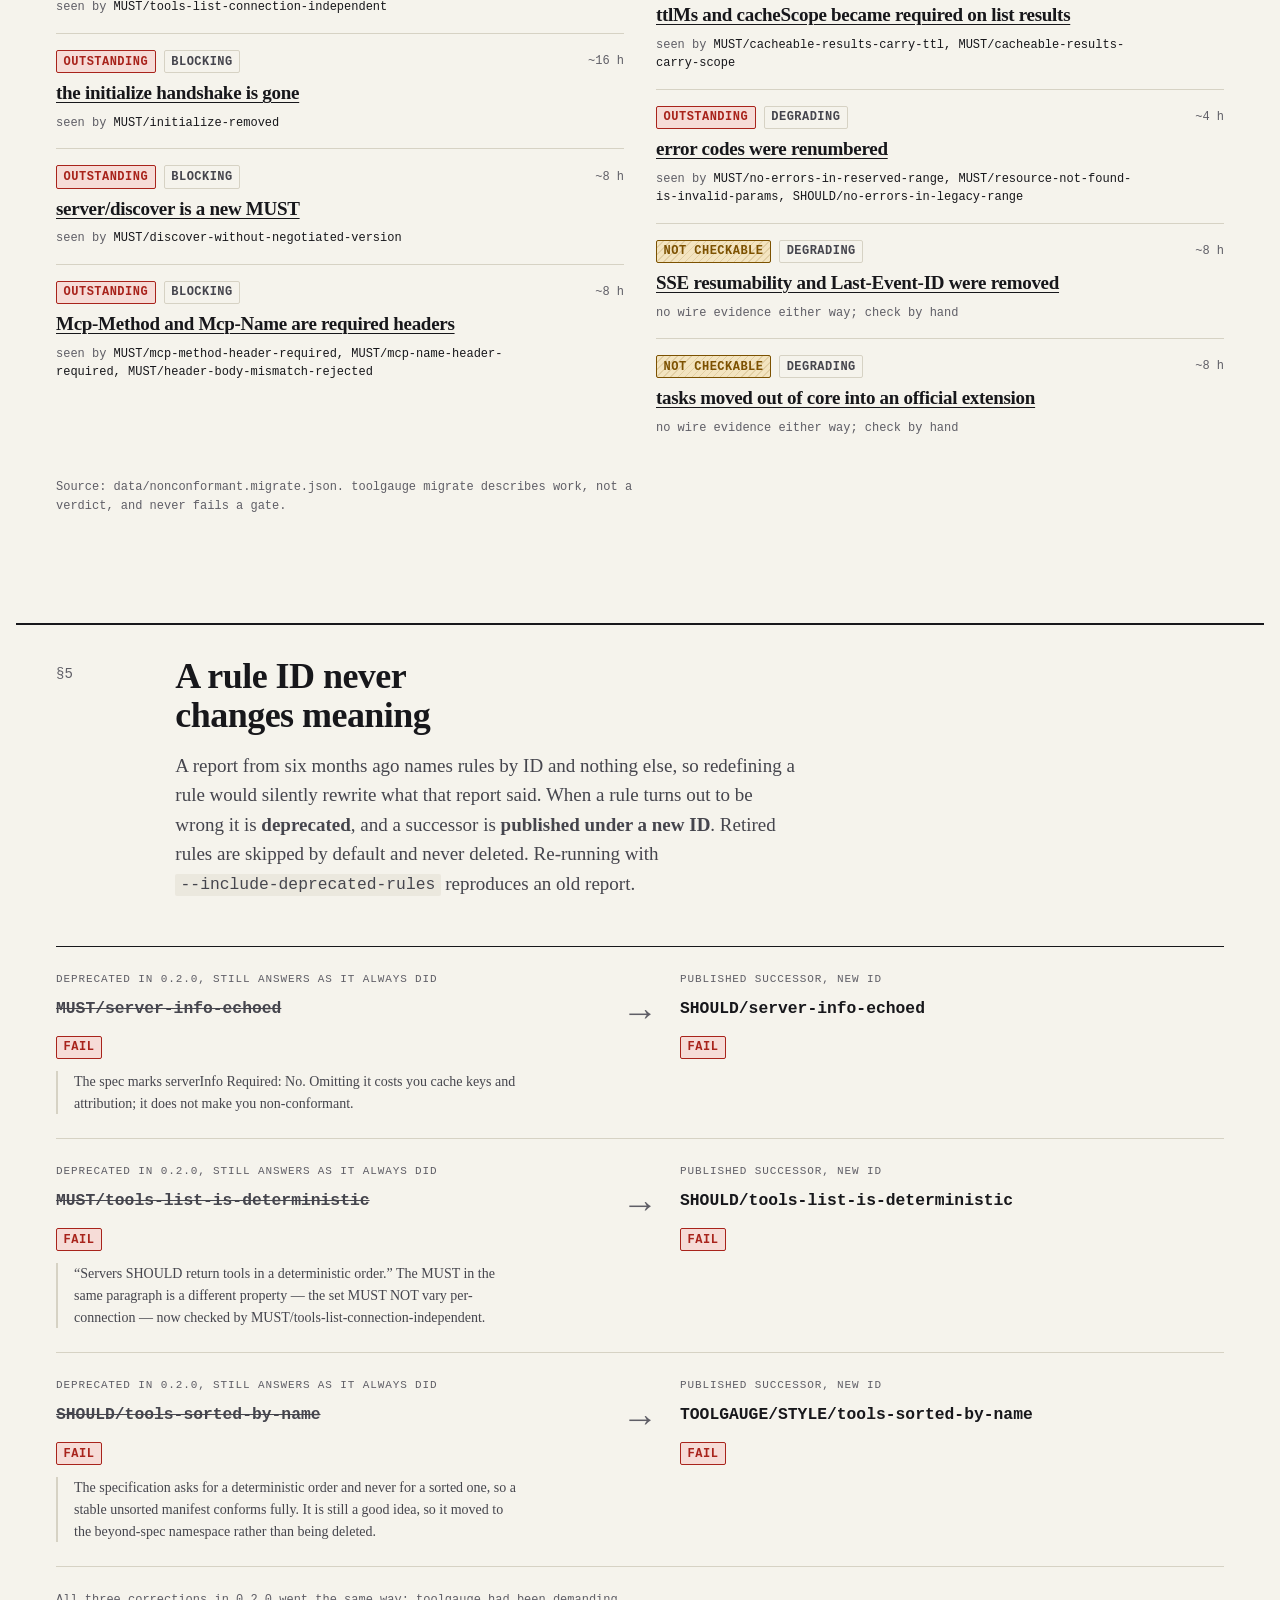
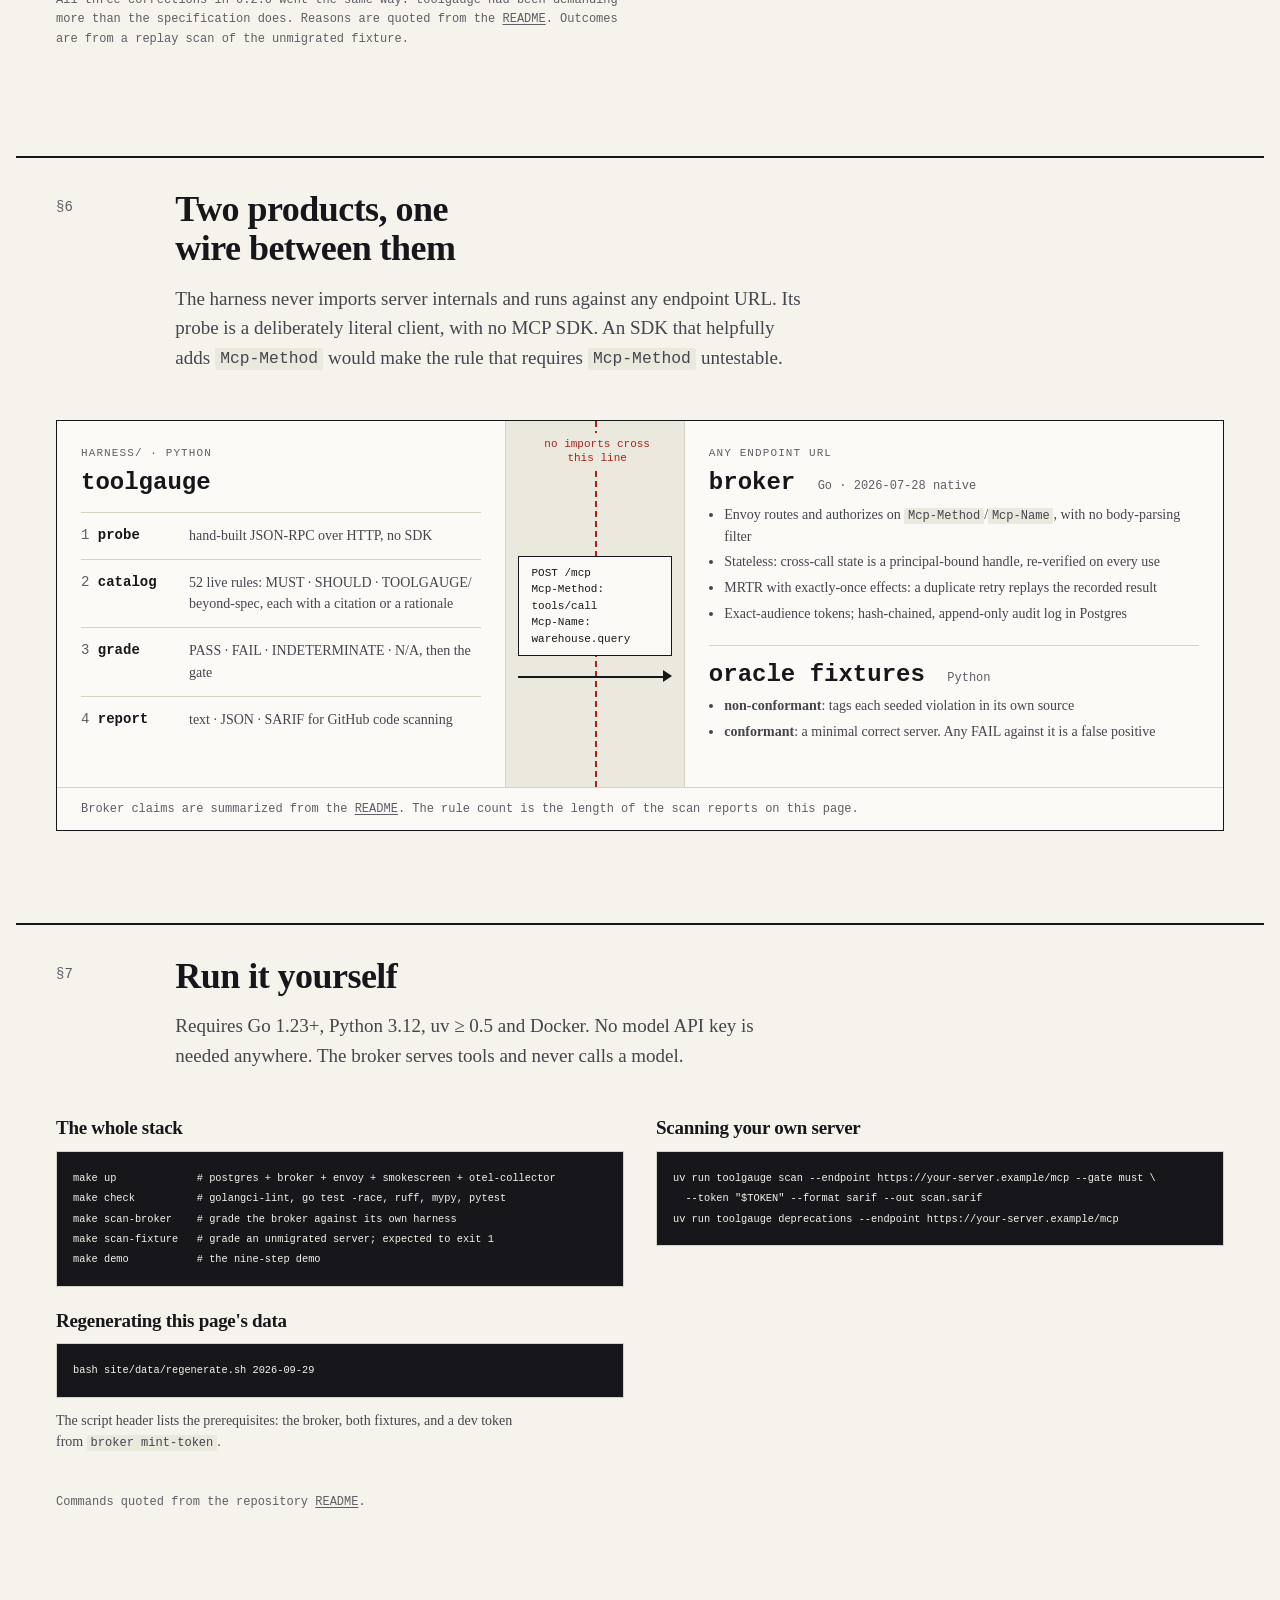
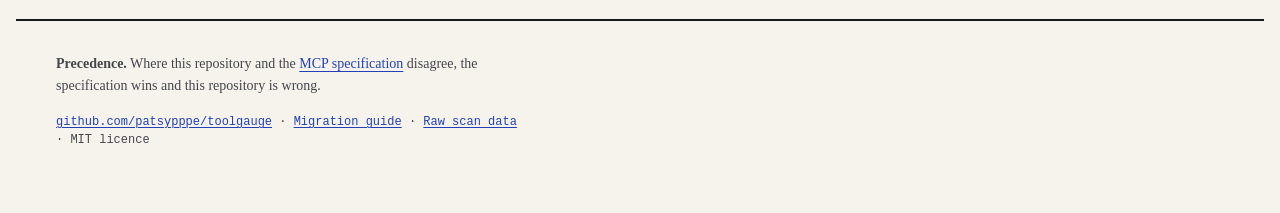
==== commit ace87c6d: "chore: point repository URLs and Go module paths at patsypppe/toolgauge Merge after the GitHub repos" ====
--- a/site/index.html
+++ b/site/index.html
@@ -57,11 +57,11 @@
         <p class="hero__provenance">
           Everything below is rendered from JSON that <code>toolgauge</code> wrote, scanned
           <time data-bind="asOf">recently</time>. Nothing is typed in by hand.
-          <a href="https://github.com/patsypppe/sentinel/blob/main/site/data/regenerate.sh">How it was generated</a>.
+          <a href="https://github.com/patsypppe/toolgauge/blob/main/site/data/regenerate.sh">How it was generated</a>.
         </p>
         <p class="hero__actions">
           <a class="button button--primary" href="#report">Open the report</a>
-          <a class="button" href="https://github.com/patsypppe/sentinel">Source on GitHub</a>
+          <a class="button" href="https://github.com/patsypppe/toolgauge">Source on GitHub</a>
         </p>
       </div>
     </section>
@@ -90,7 +90,7 @@
           <div><dt>Scan wall-clock</dt><dd><span class="figure-sm">62&nbsp;ms</span> p50, conformant fixture, loopback</dd></div>
         </dl>
         <p class="cite">
-          Quoted from <a href="https://github.com/patsypppe/sentinel/blob/main/MEASUREMENTS.md"><code>MEASUREMENTS.md</code></a>,
+          Quoted from <a href="https://github.com/patsypppe/toolgauge/blob/main/MEASUREMENTS.md"><code>MEASUREMENTS.md</code></a>,
           regenerated by <code>make measure</code>. The recall denominator comes from the fixture's own
           <code>SEEDED_VIOLATIONS</code> list, not from the scanner.
         </p>
@@ -158,7 +158,7 @@
           <h3>So who does check them?</h3>
           <p>
             The broker's own test suite, which has the access a scan lacks. Per the
-            <a href="https://github.com/patsypppe/sentinel#limitations-stated-plainly">README</a>:
+            <a href="https://github.com/patsypppe/toolgauge#limitations-stated-plainly">README</a>:
           </p>
           <ul class="mono-list">
             <li>TestTokenForAnotherAudienceRejected</li>
@@ -215,7 +215,7 @@
       <p class="cite">
         All three corrections in 0.2.0 went the same way: toolgauge had been demanding more than the
         specification does. Reasons are quoted from the
-        <a href="https://github.com/patsypppe/sentinel#rule-lifecycle">README</a>. Outcomes are from
+        <a href="https://github.com/patsypppe/toolgauge#rule-lifecycle">README</a>. Outcomes are from
         a replay scan of the unmigrated fixture.
       </p>
     </section>
@@ -271,7 +271,7 @@
         </div>
         <figcaption id="arch-caption">
           Broker claims are summarized from the
-          <a href="https://github.com/patsypppe/sentinel#what-the-broker-demonstrates">README</a>.
+          <a href="https://github.com/patsypppe/toolgauge#what-the-broker-demonstrates">README</a>.
           The rule count is the length of the scan reports on this page.
         </figcaption>
       </figure>
@@ -307,7 +307,7 @@
           <p>The script header lists the prerequisites: the broker, both fixtures, and a dev token from <code>broker mint-token</code>.</p>
         </div>
       </div>
-      <p class="cite">Commands quoted from the repository <a href="https://github.com/patsypppe/sentinel#quick-start">README</a>.</p>
+      <p class="cite">Commands quoted from the repository <a href="https://github.com/patsypppe/toolgauge#quick-start">README</a>.</p>
     </section>
   </main>
 
@@ -318,12 +318,12 @@
       disagree, the specification wins and this repository is wrong.
     </p>
     <p class="colophon__links">
-      <a href="https://github.com/patsypppe/sentinel">github.com/patsypppe/sentinel</a> ·
-      <a href="https://github.com/patsypppe/sentinel/blob/main/docs/MIGRATION.md">Migration guide</a> ·
-      <a href="https://github.com/patsypppe/sentinel/tree/main/site/data">Raw scan data</a> ·
+      <a href="https://github.com/patsypppe/toolgauge">github.com/patsypppe/toolgauge</a> ·
+      <a href="https://github.com/patsypppe/toolgauge/blob/main/docs/MIGRATION.md">Migration guide</a> ·
+      <a href="https://github.com/patsypppe/toolgauge/tree/main/site/data">Raw scan data</a> ·
       MIT licence
     </p>
   </footer>
-  <noscript><p class="noscript">This report is rendered from JSON by a small script. The raw data is in <a href="https://github.com/patsypppe/sentinel/tree/main/site/data">site/data</a>.</p></noscript>
+  <noscript><p class="noscript">This report is rendered from JSON by a small script. The raw data is in <a href="https://github.com/patsypppe/toolgauge/tree/main/site/data">site/data</a>.</p></noscript>
 </body>
 </html>
